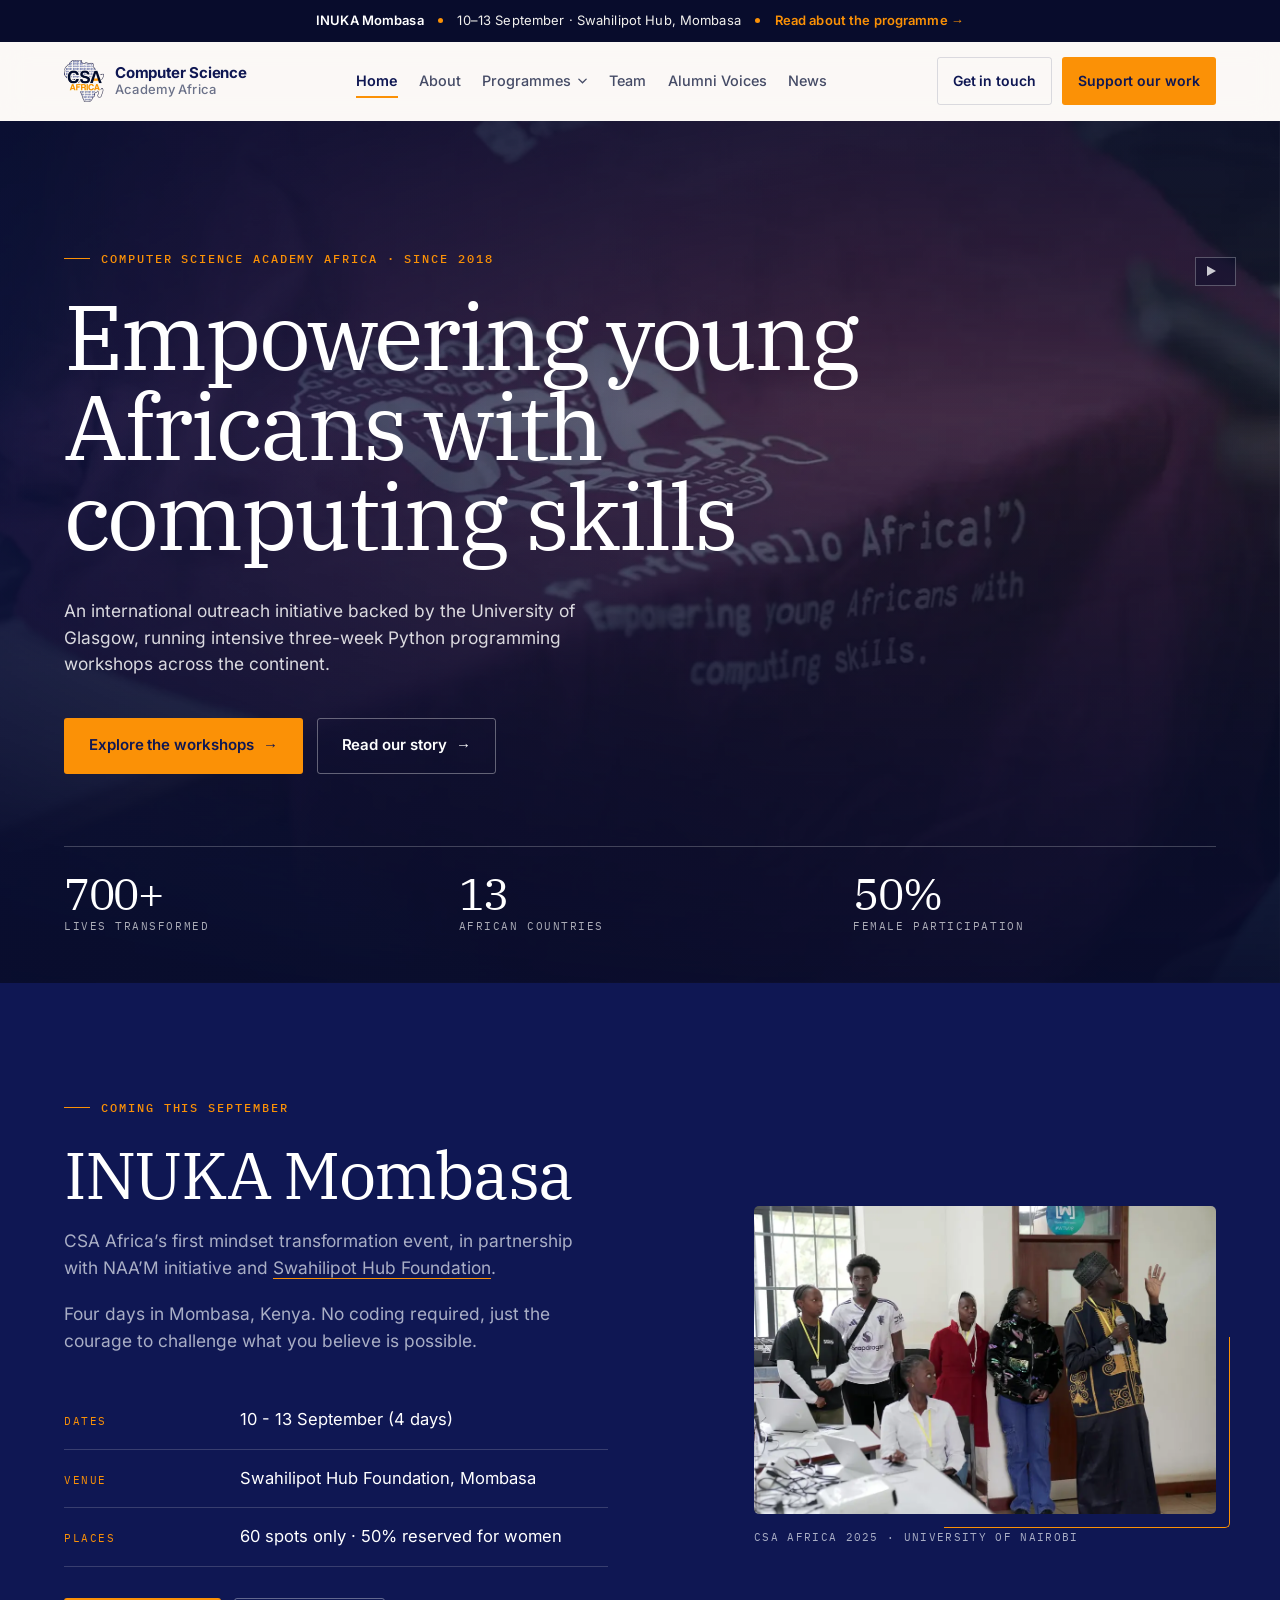
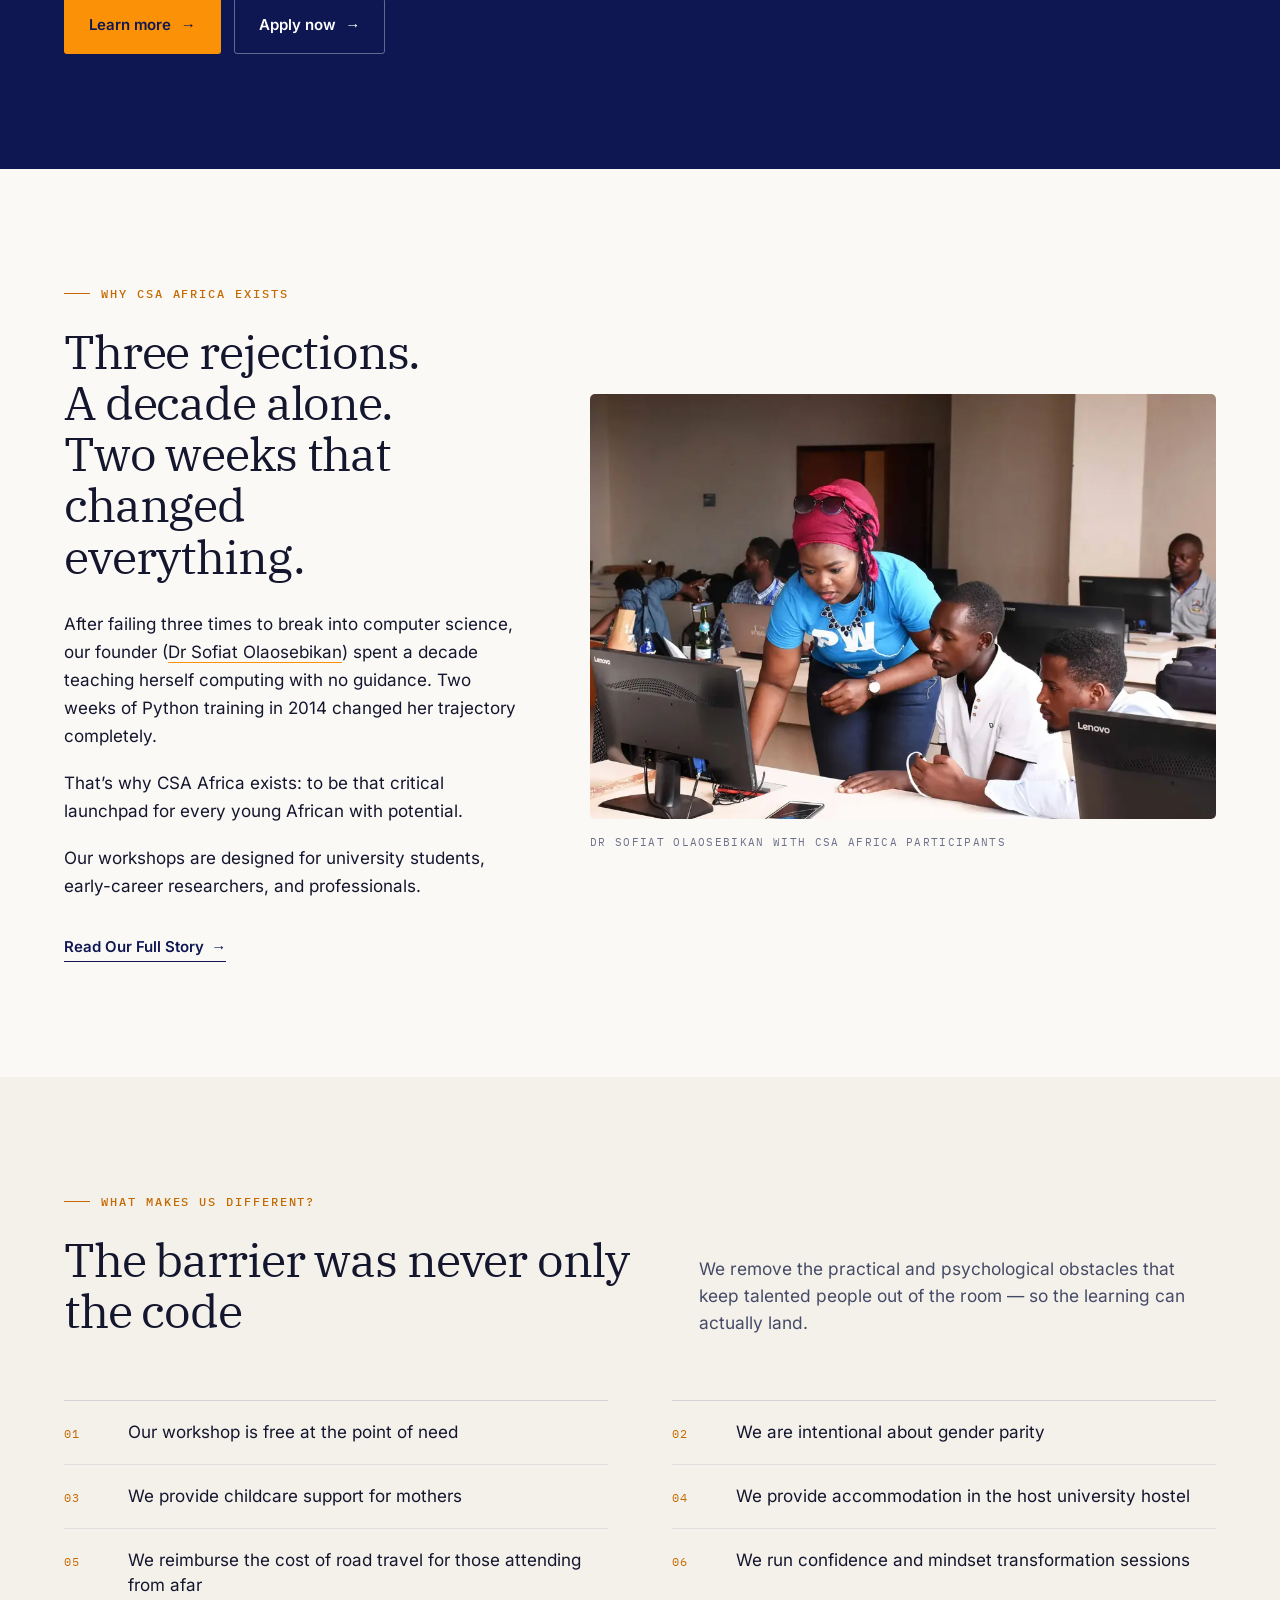
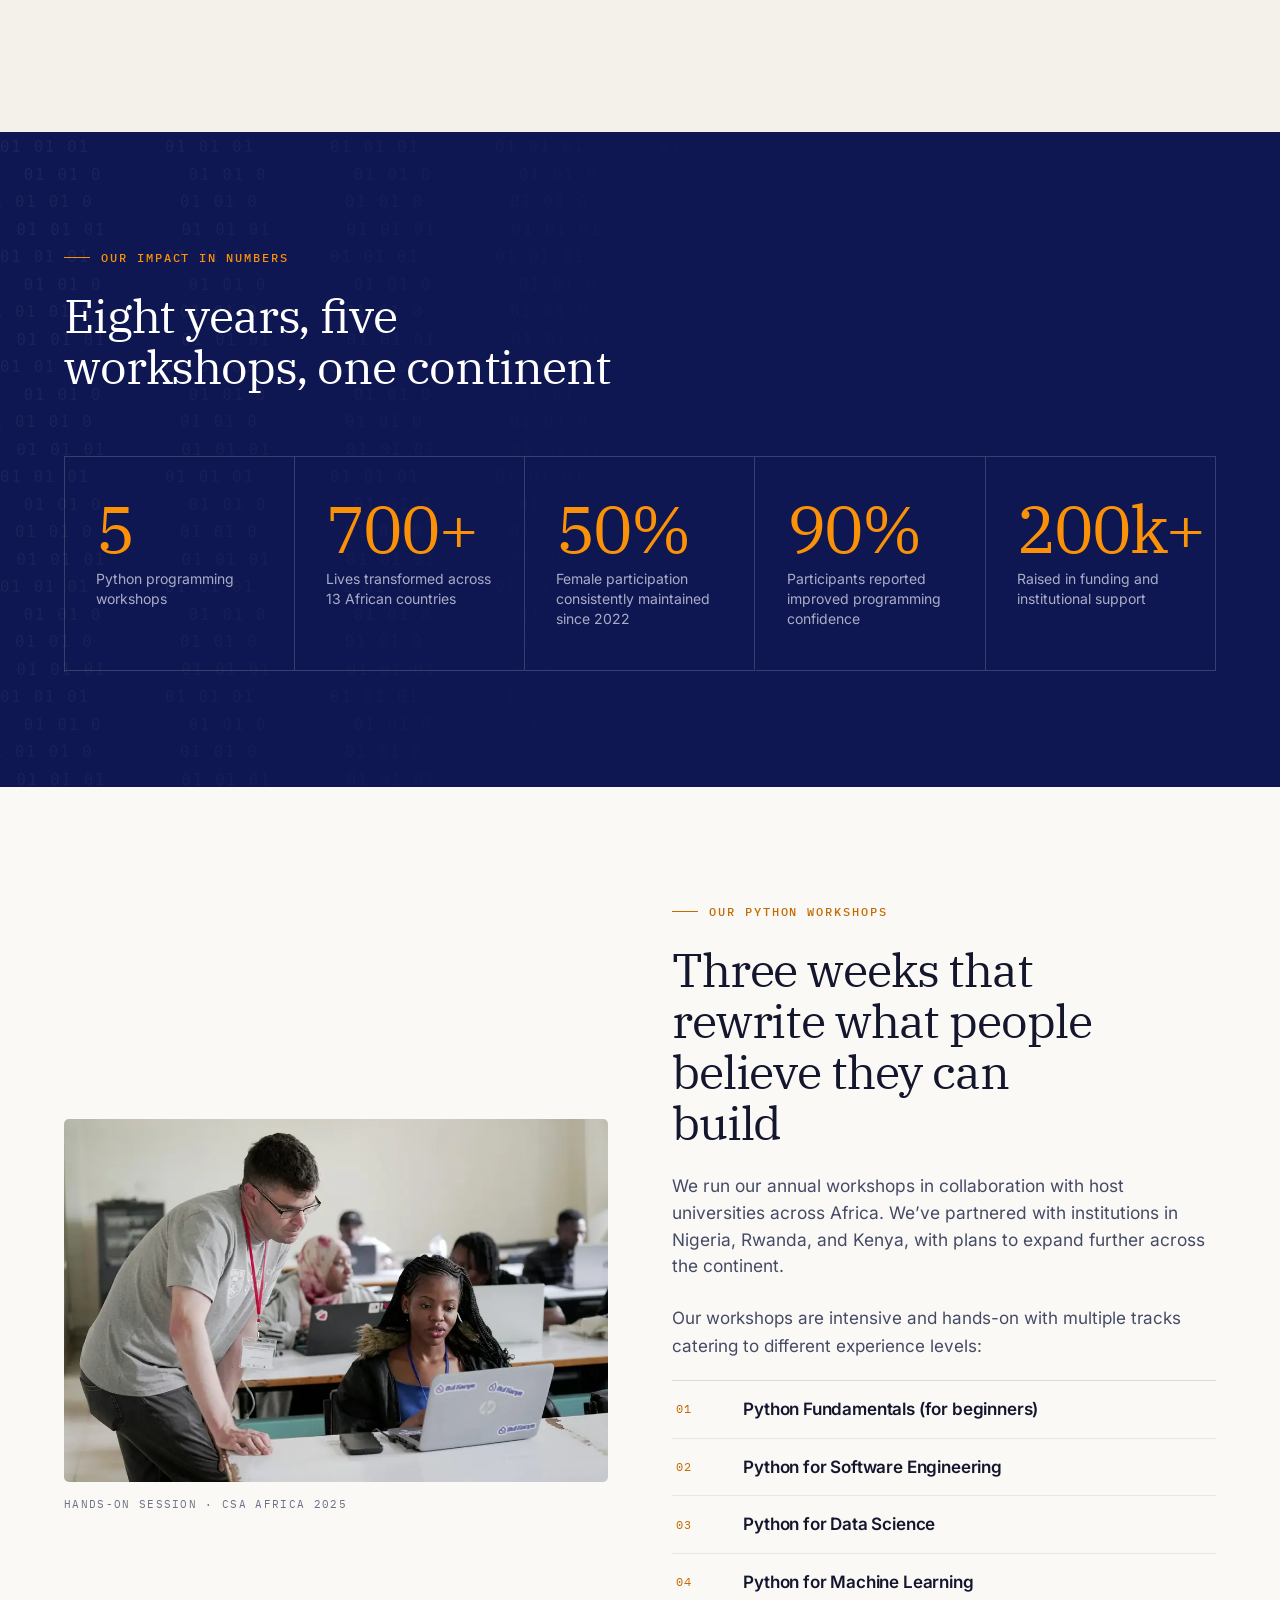
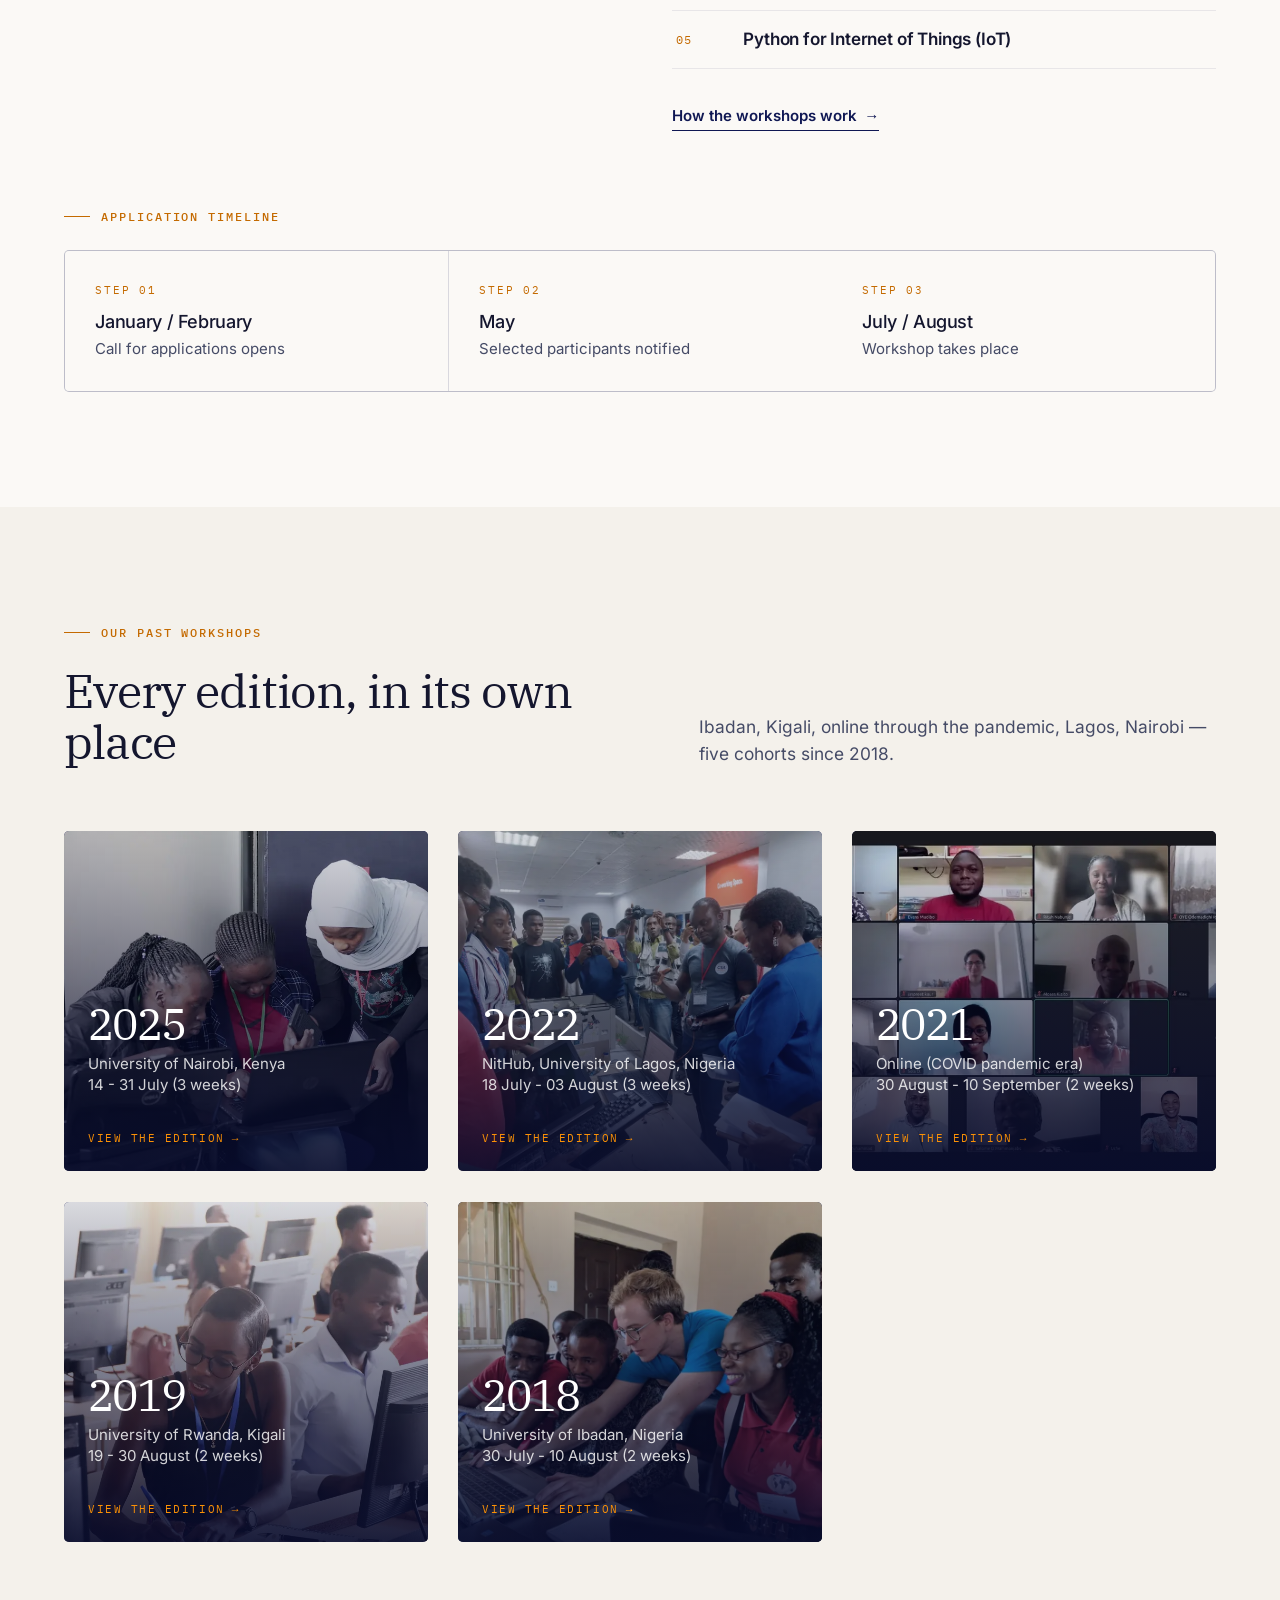
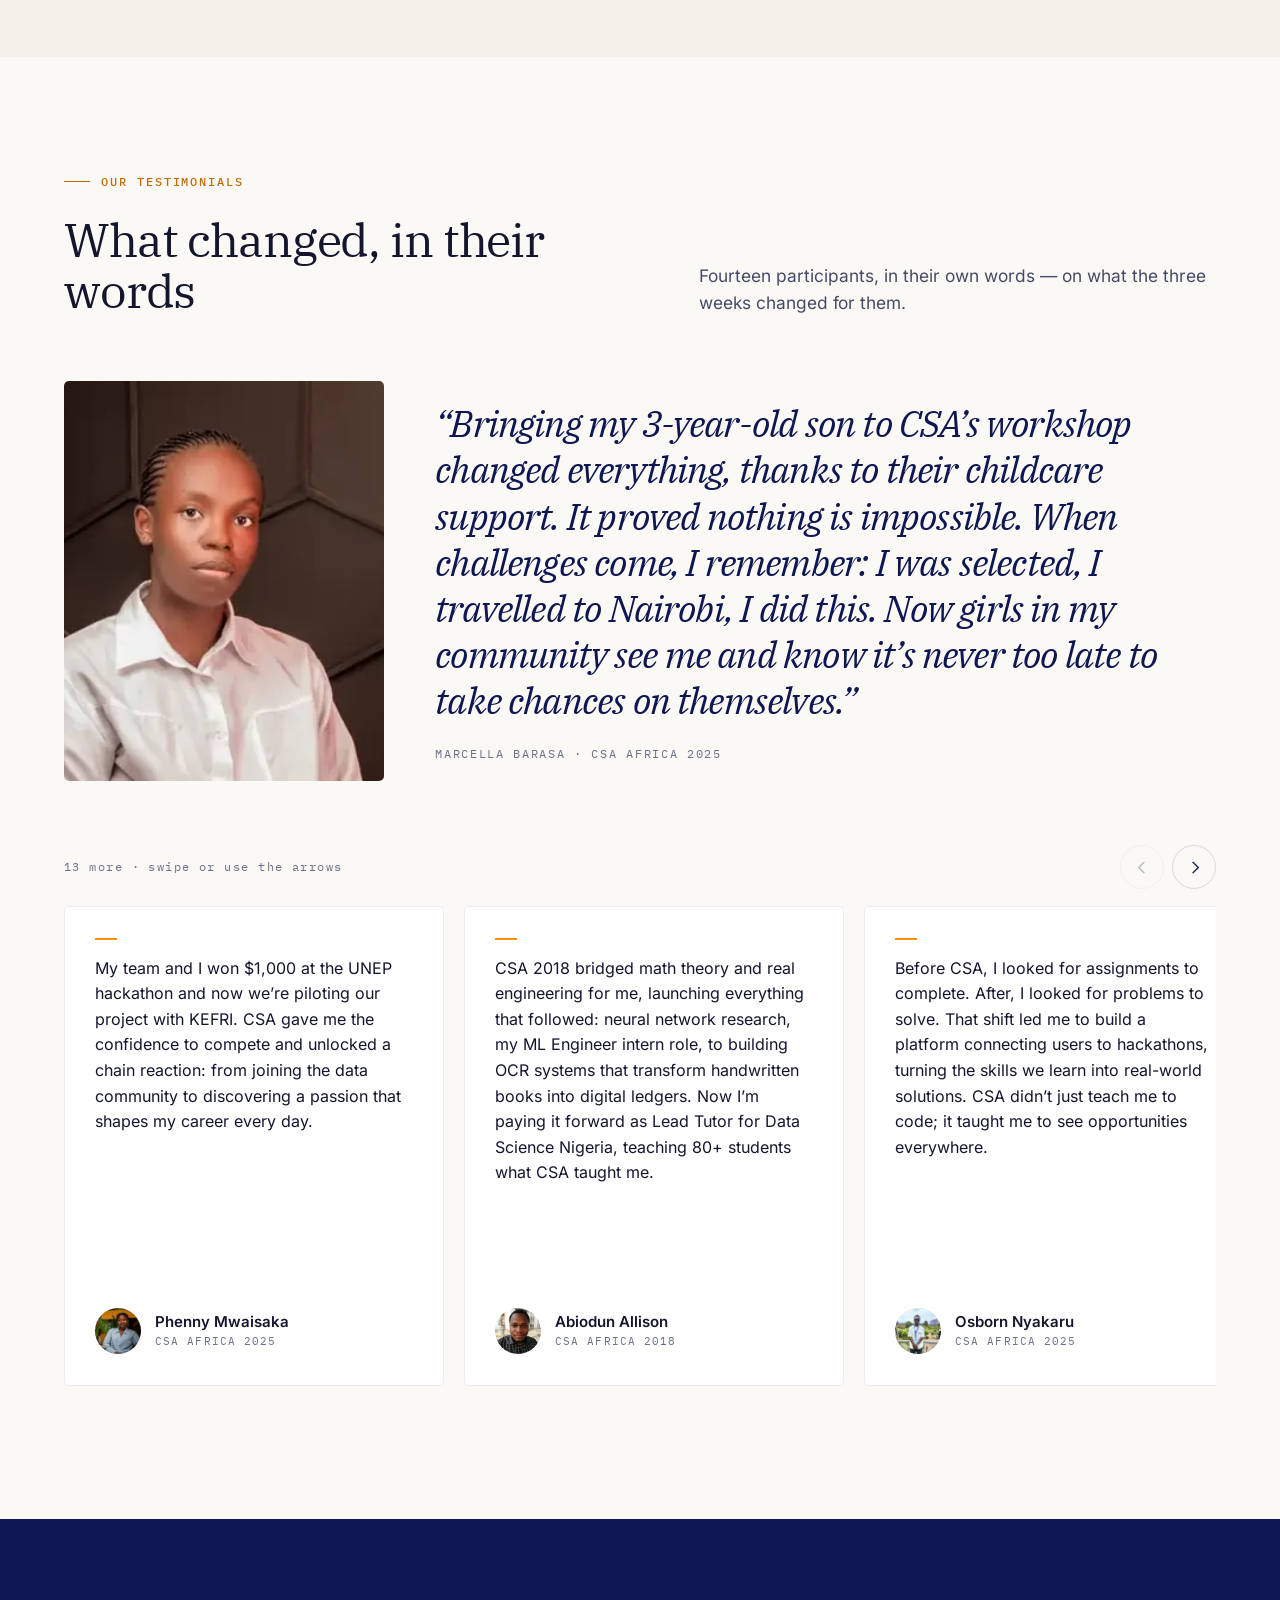
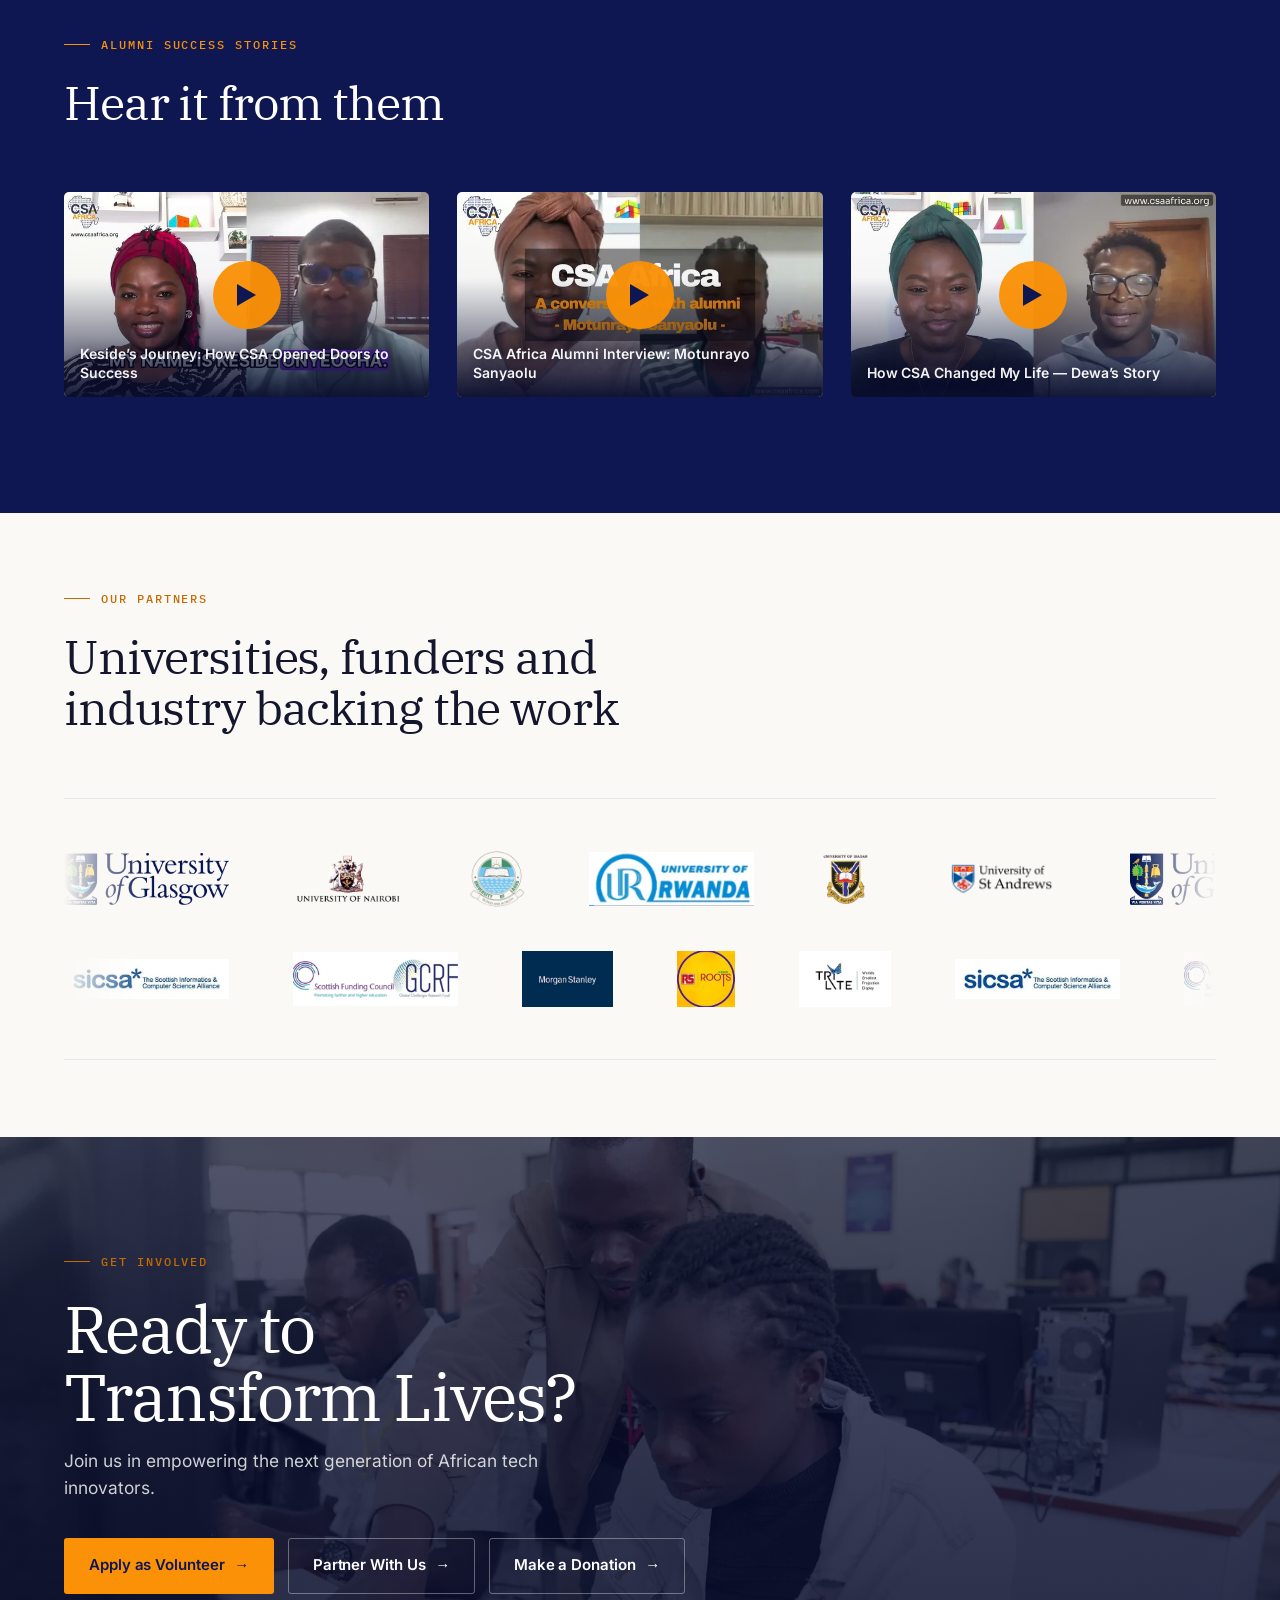
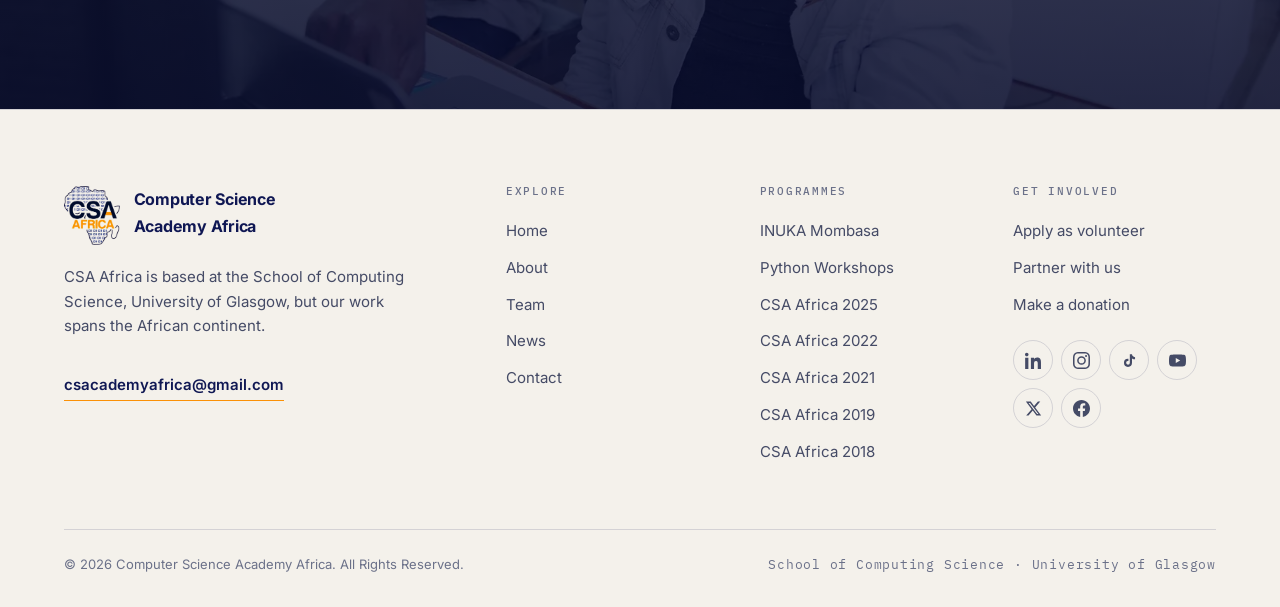
==== index.html @ 7a138337 "Rebuild the CSA Africa website as a static site A ground-up rebuild of csaafrica.org: the same conte" ====
<!doctype html>
<html lang="en">
<head>
<meta charset="utf-8">
<meta name="viewport" content="width=device-width, initial-scale=1">
<title>CSA Africa — Empowering young Africans with computing skills</title>
<meta name="description" content="Computer Science Academy Africa runs intensive three-week Python programming workshops across the continent. 700+ lives transformed across 13 African countries.">
<link rel="canonical" href="https://www.csaafrica.org/index.html">
<meta name="theme-color" content="#0f1753">

<meta property="og:type" content="website">
<meta property="og:site_name" content="Computer Science Academy Africa">
<meta property="og:title" content="CSA Africa — Empowering young Africans with computing skills">
<meta property="og:description" content="Computer Science Academy Africa runs intensive three-week Python programming workshops across the continent. 700+ lives transformed across 13 African countries.">
<meta property="og:url" content="https://www.csaafrica.org/index.html">
<meta property="og:image" content="https://www.csaafrica.org/assets/img/story/csa2025-group.webp">
<meta name="twitter:card" content="summary_large_image">

<link rel="icon" href="favicon.ico" sizes="32x32">
<link rel="icon" href="assets/img/brand/icon-192.png" type="image/png" sizes="192x192">
<link rel="icon" href="assets/img/brand/icon-512.png" type="image/png" sizes="512x512">
<link rel="apple-touch-icon" href="assets/img/brand/apple-touch-icon.png">

<link rel="preload" href="assets/fonts/inter-latin.woff2" as="font" type="font/woff2" crossorigin>
<link rel="preload" href="assets/fonts/ibm-plex-serif-400-latin.woff2" as="font" type="font/woff2" crossorigin>
<link rel="stylesheet" href="assets/css/fonts.css">
<link rel="stylesheet" href="assets/css/main.css">
</head>
<body>
<a class="skip-link" href="#main">Skip to content</a>
<div class="announce"><div class="shell--wide"><div class="announce__in"><span><b>INUKA Mombasa</b></span><span class="dot"></span><span class="hide-sm">10&#8211;13 September &#183; Swahilipot Hub, Mombasa</span><span class="dot hide-sm"></span><a href="inuka-mombasa.html">Read about the programme &#8594;</a></div></div></div>
<header class="site-header">
<div class="shell--wide"><div class="site-header__in">
  <a class="brand" href="index.html" aria-label="Computer Science Academy Africa — home">
    <img src="assets/img/brand/logo.webp" width="40" height="42" alt="" fetchpriority="high">
    <span class="brand__txt">Computer Science<span>Academy Africa</span></span>
  </a>

  <nav class="nav" aria-label="Primary">
    <a href="index.html" aria-current="page">Home</a>
    <a href="about.html">About</a>
    <div class="nav__group">
      <button class="nav__toggle" type="button" aria-expanded="false">Programmes <svg width="11" height="11" viewBox="0 0 12 12" aria-hidden="true"><path d="M2 4.5L6 8.5l4-4" stroke="currentColor" stroke-width="1.5" fill="none" stroke-linecap="round"/></svg></button>
      <div class="nav__menu">
        <a href="inuka-mombasa.html">INUKA Mombasa <em>Sept 2026</em></a>
        <a href="workshops.html">Python Workshops <em>Annual</em></a>
        <a href="csa-2025.html">CSA 2025 <em>University of Nairobi</em></a><a href="csa-2022.html">CSA 2022 <em>NitHub</em></a><a href="csa-2021.html">CSA 2021 <em>Online (COVID pandemic era)</em></a><a href="csa-2019.html">CSA 2019 <em>University of Rwanda</em></a><a href="csa-2018.html">CSA 2018 <em>University of Ibadan</em></a>
      </div>
    </div>
    <a href="team.html">Team</a>
    <a href="#testimonials">Alumni Voices</a>
    <a href="news.html">News</a>
  </nav>

  <div class="header-cta">
    <a class="btn btn--ghost" href="contact.html">Get in touch</a>
    <a class="btn btn--amber" href="https://givingtoglasgow.hubbub.net/p/csaafrica/" target="_blank" rel="noopener">Support our work</a>
    <button class="burger" type="button" aria-expanded="false" aria-controls="drawer" aria-label="Open menu">
      <span></span><span></span><span></span>
    </button>
  </div>
</div></div>
</header>

<div class="drawer" id="drawer" aria-hidden="true">
  <div class="shell">
    <nav class="drawer__nav" aria-label="Mobile">
      <a href="index.html">Home</a>
      <a href="about.html">About</a>
      <a href="inuka-mombasa.html">INUKA Mombasa</a>
      <details class="drawer__sub">
        <summary>Python Workshops <svg width="11" height="11" viewBox="0 0 12 12" aria-hidden="true"><path d="M2 4.5L6 8.5l4-4" stroke="currentColor" stroke-width="1.5" fill="none" stroke-linecap="round"/></svg></summary>
        <ul>
          <li><a href="workshops.html">Overview <em>How we work</em></a></li>
          <li><a href="csa-2025.html">CSA 2025 <em>University of Nairobi</em></a></li><li><a href="csa-2022.html">CSA 2022 <em>NitHub</em></a></li><li><a href="csa-2021.html">CSA 2021 <em>Online (COVID pandemic era)</em></a></li><li><a href="csa-2019.html">CSA 2019 <em>University of Rwanda</em></a></li><li><a href="csa-2018.html">CSA 2018 <em>University of Ibadan</em></a></li>
        </ul>
      </details>
      <a href="team.html">Team</a>
      <a href="#testimonials">Alumni Voices</a>
      <a href="news.html">News</a>
    </nav>
    <div class="drawer__foot">
      <a class="btn btn--amber" href="https://givingtoglasgow.hubbub.net/p/csaafrica/" target="_blank" rel="noopener">Support our work</a>
      <a class="btn btn--ghost" href="contact.html">Get in touch</a>
    </div>
    <p class="drawer__meta">Get in touch: <a href="mailto:csacademyafrica@gmail.com">csacademyafrica@gmail.com</a></p>
  </div>
</div>
<main id="main">

<section class="hero">
  <div class="hero__media">
    <img src="assets/img/story/home-video-poster.webp" width="1600" height="900" alt="A CSA Africa t-shirt printed with the words: Empowering young Africans with computing skills" class="hero__poster" loading="eager" fetchpriority="high" decoding="async">
    <video class="hero__video" muted loop playsinline preload="none" tabindex="-1" aria-hidden="true"
           poster="assets/img/story/home-video-poster.jpg"
           data-hero-video
           data-src-sm="assets/video/csa-home-480p.mp4"
           data-src-lg="assets/video/csa-home-720p.mp4"></video>
  </div>
  <div class="hero__scrim"></div>
  <button class="hero__motion" type="button" hidden data-hero-motion aria-pressed="true">
    <span class="hero__motion-ico" aria-hidden="true"></span>
    <span data-hero-motion-label>Pause background video</span>
  </button>
  <div class="shell--wide hero__in">
    <p class="eyebrow">Computer Science Academy Africa &#183; Since 2018</p>
    <h1 class="display">Empowering young Africans with computing skills</h1>
    <p class="hero__sub">An international outreach initiative backed by the University of Glasgow,
      running intensive three-week Python programming workshops across the continent.</p>
    <div class="btn-row hero__actions">
      <a class="btn btn--amber" href="workshops.html">Explore the workshops <span class="arw" aria-hidden="true">&#8594;</span></a>
      <a class="btn btn--on-dark" href="about.html">Read our story <span class="arw" aria-hidden="true">&#8594;</span></a>
    </div>
    <div class="hero__stats">
      <div><b>700+</b><span>Lives transformed</span></div>
      <div><b>13</b><span>African countries</span></div>
      <div><b>50%</b><span>Female participation</span></div>
    </div>
  </div>
</section>

<!-- ---------------------------------------------------------- INUKA -->
<section class="band-dark section" style="position:relative;overflow:hidden">
  <div class="shell--wide">
    <div class="split split--wide-text" style="align-items:center">
      <div>
        <p class="eyebrow" data-reveal>Coming this September</p>
        <h2 class="h1" data-reveal>INUKA Mombasa</h2>
        <p class="lead" data-reveal style="margin-top:1.25rem;max-width:48ch">
          CSA Africa&#8217;s first mindset transformation event, in partnership with NAA&#8217;M
          initiative and <a class="ilink" href="https://www.swahilipothub.co.ke/" target="_blank" rel="noopener">Swahilipot
          Hub Foundation</a>.</p>
        <p class="lead" data-reveal style="max-width:48ch">Four days in Mombasa, Kenya. No coding
          required, just the courage to challenge what you believe is possible.</p>
        <ul class="detail-list" data-reveal style="margin-top:2.25rem;max-width:34rem">
          <li><span class="k">Dates</span><span class="v">10 - 13 September (4 days)</span></li>
          <li><span class="k">Venue</span><span class="v">Swahilipot Hub Foundation, Mombasa</span></li>
          <li><span class="k">Places</span><span class="v">60 spots only &#183; 50% reserved for women</span></li>
        </ul>
        <div class="btn-row" data-reveal style="margin-top:2rem">
          <a class="btn btn--amber" href="inuka-mombasa.html">Learn more <span class="arw" aria-hidden="true">&#8594;</span></a>
          <a class="btn btn--on-dark" href="https://docs.google.com/forms/d/e/1FAIpQLScXetmtBR-SeBiHEMyhOAmfimMNN2wO9En8iLJgvNHRMQ36Qw/viewform?usp=dialog" target="_blank" rel="noopener">Apply now <span class="arw" aria-hidden="true">&#8594;</span></a>
        </div>
      </div>
      <div class="split__media" data-reveal><div class="framed"><img src="assets/img/story/session.webp" srcset="assets/img/story/session@sm.webp 1000w, assets/img/story/session.webp 1800w" sizes="(min-width: 900px) 50vw, 100vw" width="1800" height="1200" alt="A CSA Africa session in progress at the 2025 workshop" loading="lazy" decoding="async"></div>
        <p class="figure-caption" style="color:var(--on-dark-2)">CSA Africa 2025 &#183; University of Nairobi</p>
      </div>
    </div>
  </div>
</section>

<!-- ---------------------------------------------------------- why -->
<section class="section">
  <div class="shell--wide">
    <div class="split split--wide-media">
      <div>
        <p class="eyebrow" data-reveal>Why CSA Africa exists</p>
        <h2 class="h2" data-reveal style="max-width:14ch">Three rejections. A decade alone.
          Two weeks that changed everything.</h2>
        <div class="prose" data-reveal style="margin-top:1.75rem">
          <p>After failing three times to break into computer science, our founder
            (<a class="ilink" href="https://www.gla.ac.uk/schools/computing/staff/sofiatolaosebikan/" target="_blank" rel="noopener">Dr Sofiat
            Olaosebikan</a>) spent a decade teaching herself computing with no guidance.
            Two weeks of Python training in 2014 changed her trajectory completely.</p>
          <p>That&#8217;s why CSA Africa exists: to be that critical launchpad for every young African
            with potential.</p>
          <p>Our workshops are designed for university students, early-career researchers, and
            professionals.</p>
        </div>
        <p style="margin-top:2rem" data-reveal>
          <a class="tlink" href="about.html">Read Our Full Story <span class="arw" aria-hidden="true">&#8594;</span></a></p>
      </div>
      <div class="split__media" data-reveal><img src="assets/img/story/founder-story.webp" srcset="assets/img/story/founder-story@sm.webp 1000w, assets/img/story/founder-story.webp 1800w" sizes="(min-width: 900px) 50vw, 100vw" width="1800" height="1224" alt="Dr Sofiat Olaosebikan with CSA Africa participants" loading="lazy" decoding="async">
        <p class="figure-caption">Dr Sofiat Olaosebikan with CSA Africa participants</p>
      </div>
    </div>
  </div>
</section>

<!-- ---------------------------------------------------------- difference -->
<section class="section band-stone">
  <div class="shell--wide">
    <div class="sec-head sec-head--split">
      <div data-reveal>
        <p class="eyebrow">What makes us different?</p>
        <h2 class="h2">The barrier was never only the code</h2>
      </div>
      <p class="lead" data-reveal>We remove the practical and psychological obstacles that keep
        talented people out of the room &#8212; so the learning can actually land.</p>
    </div>
    <ul class="numlist numlist--2" data-reveal-group><li data-reveal><span class="n">01</span><p>Our workshop is free at the point of need</p></li><li data-reveal><span class="n">02</span><p>We are intentional about gender parity</p></li><li data-reveal><span class="n">03</span><p>We provide childcare support for mothers</p></li><li data-reveal><span class="n">04</span><p>We provide accommodation in the host university hostel</p></li><li data-reveal><span class="n">05</span><p>We reimburse the cost of road travel for those attending from afar</p></li><li data-reveal><span class="n">06</span><p>We run confidence and mindset transformation sessions</p></li></ul>
  </div>
</section>

<!-- ---------------------------------------------------------- impact -->
<section class="band-dark section stats-band">
  <div class="stats-band__binary" aria-hidden="true"></div>
  <div class="shell--wide">
    <div class="sec-head sec-head--split">
      <div data-reveal>
        <p class="eyebrow">Our impact in numbers</p>
        <h2 class="h2">Eight years, five workshops, one continent</h2>
      </div>
    </div>
    <div class="stats-grid" data-reveal-group><div class="stat" data-reveal><b>5</b><span>Python programming workshops</span></div><div class="stat" data-reveal><b data-count="700" data-prefix="" data-suffix="+">700</b><span>Lives transformed across 13 African countries</span></div><div class="stat" data-reveal><b data-count="50" data-prefix="" data-suffix="%">50</b><span>Female participation consistently maintained since 2022</span></div><div class="stat" data-reveal><b data-count="90" data-prefix="" data-suffix="%">90</b><span>Participants reported improved programming confidence</span></div><div class="stat" data-reveal><b>200k+</b><span>Raised in funding and institutional support</span></div></div>
  </div>
</section>

<!-- ---------------------------------------------------------- workshops -->
<section class="section">
  <div class="shell--wide">
    <div class="split split--flip">
      <div>
        <p class="eyebrow" data-reveal>Our Python Workshops</p>
        <h2 class="h2" data-reveal style="max-width:16ch">Three weeks that rewrite what people
          believe they can build</h2>
        <p class="lead" data-reveal style="margin-top:1.5rem">We run our annual workshops in
          collaboration with host universities across Africa. We&#8217;ve partnered with institutions
          in Nigeria, Rwanda, and Kenya, with plans to expand further across the continent.</p>
        <p data-reveal style="margin-top:1.5rem;color:var(--ink-2)">Our workshops are intensive and
          hands-on with multiple tracks catering to different experience levels:</p>
        <ul class="tracks" data-reveal style="margin-top:1.25rem"><li><div class="row"><span class="n">01</span><h3>Python Fundamentals (for beginners)</h3></div></li><li><div class="row"><span class="n">02</span><h3>Python for Software Engineering</h3></div></li><li><div class="row"><span class="n">03</span><h3>Python for Data Science</h3></div></li><li><div class="row"><span class="n">04</span><h3>Python for Machine Learning</h3></div></li><li><div class="row"><span class="n">05</span><h3>Python for Internet of Things (IoT)</h3></div></li></ul>
        <p style="margin-top:2rem" data-reveal>
          <a class="tlink" href="workshops.html">How the workshops work <span class="arw" aria-hidden="true">&#8594;</span></a></p>
      </div>
      <div class="split__media" data-reveal><img src="assets/img/story/workshops.webp" srcset="assets/img/story/workshops@sm.webp 1000w, assets/img/story/workshops.webp 1800w" sizes="(min-width: 900px) 50vw, 100vw" width="1800" height="1200" alt="A hands-on coding session at a CSA Africa workshop" loading="lazy" decoding="async">
        <p class="figure-caption">Hands-on session &#183; CSA Africa 2025</p>
      </div>
    </div>

    <div style="margin-top:clamp(3rem,6vw,5rem)">
      <p class="eyebrow" data-reveal>Application timeline</p>
      <ul class="timeline" data-reveal-group><li data-reveal><span class="n">Step 01</span><h3>January / February</h3><p>Call for applications opens</p></li><li data-reveal><span class="n">Step 02</span><h3>May</h3><p>Selected participants notified</p></li><li data-reveal><span class="n">Step 03</span><h3>July / August</h3><p>Workshop takes place</p></li></ul>
    </div>
  </div>
</section>

<!-- ---------------------------------------------------------- editions -->
<section class="section band-stone">
  <div class="shell--wide">
    <div class="sec-head sec-head--split">
      <div data-reveal>
        <p class="eyebrow">Our past workshops</p>
        <h2 class="h2">Every edition, in its own place</h2>
      </div>
      <p class="lead" data-reveal>Ibadan, Kigali, online through the pandemic, Lagos,
        Nairobi &#8212; five cohorts since 2018.</p>
    </div>
    <div class="card-grid card-grid--editions" data-reveal-group><a class="edition" href="csa-2025.html" data-reveal><span class="edition__img"><img src="assets/img/story/peer-learning.webp" srcset="assets/img/story/peer-learning@sm.webp 1000w, assets/img/story/peer-learning.webp 1800w" sizes="(min-width: 900px) 50vw, 100vw" width="1800" height="1200" alt="CSA Africa 2025, University of Nairobi, Kenya" loading="lazy" decoding="async"></span><div class="edition__year">2025</div><p class="edition__place">University of Nairobi, Kenya<br>14 - 31 July (3 weeks)</p><span class="edition__more">View the edition <span class="arw" aria-hidden="true">&#8594;</span></span></a><a class="edition" href="csa-2022.html" data-reveal><span class="edition__img"><img src="assets/img/story/lagos-2022.webp" srcset="assets/img/story/lagos-2022@sm.webp 1000w, assets/img/story/lagos-2022.webp 1800w" sizes="(min-width: 900px) 50vw, 100vw" width="1800" height="1350" alt="CSA Africa 2022, NitHub, University of Lagos, Nigeria" loading="lazy" decoding="async"></span><div class="edition__year">2022</div><p class="edition__place">NitHub, University of Lagos, Nigeria<br>18 July - 03 August (3 weeks)</p><span class="edition__more">View the edition <span class="arw" aria-hidden="true">&#8594;</span></span></a><a class="edition" href="csa-2021.html" data-reveal><span class="edition__img"><img src="assets/img/story/online-2021.webp" srcset="assets/img/story/online-2021@sm.webp 1000w, assets/img/story/online-2021.webp 1600w" sizes="(min-width: 900px) 50vw, 100vw" width="1600" height="900" alt="CSA Africa 2021, Online (COVID pandemic era)" loading="lazy" decoding="async"></span><div class="edition__year">2021</div><p class="edition__place">Online (COVID pandemic era)<br>30 August - 10 September (2 weeks)</p><span class="edition__more">View the edition <span class="arw" aria-hidden="true">&#8594;</span></span></a><a class="edition" href="csa-2019.html" data-reveal><span class="edition__img"><img src="assets/img/story/kigali-2019.webp" srcset="assets/img/story/kigali-2019@sm.webp 1000w, assets/img/story/kigali-2019.webp 1800w" sizes="(min-width: 900px) 50vw, 100vw" width="1800" height="1201" alt="CSA Africa 2019, University of Rwanda, Kigali" loading="lazy" decoding="async"></span><div class="edition__year">2019</div><p class="edition__place">University of Rwanda, Kigali<br>19 - 30 August (2 weeks)</p><span class="edition__more">View the edition <span class="arw" aria-hidden="true">&#8594;</span></span></a><a class="edition" href="csa-2018.html" data-reveal><span class="edition__img"><img src="assets/img/story/ibadan-2018.webp" srcset="assets/img/story/ibadan-2018@sm.webp 1000w, assets/img/story/ibadan-2018.webp 1600w" sizes="(min-width: 900px) 50vw, 100vw" width="1600" height="1200" alt="CSA Africa 2018, University of Ibadan, Nigeria" loading="lazy" decoding="async"></span><div class="edition__year">2018</div><p class="edition__place">University of Ibadan, Nigeria<br>30 July - 10 August (2 weeks)</p><span class="edition__more">View the edition <span class="arw" aria-hidden="true">&#8594;</span></span></a></div>
  </div>
</section>

<!-- ---------------------------------------------------------- testimonials -->
<section class="section" id="testimonials" tabindex="-1"
         aria-labelledby="testimonials-h" data-rail-wrap>
  <div class="shell--wide">
    <div class="sec-head sec-head--split">
      <div data-reveal>
        <p class="eyebrow">Our testimonials</p>
        <h2 class="h2" id="testimonials-h">What changed, in their words</h2>
      </div>
      <p class="lead" data-reveal>Fourteen participants, in their own words &#8212; on what the
        three weeks changed for them.</p>
    </div>

    <div class="quote-feature" data-reveal>
      <div class="quote-feature__portrait"><img src="assets/img/people/marcella-barasa.webp" width="440" height="337" alt="Marcella Barasa" loading="lazy" decoding="async"></div>
      <div>
        <blockquote class="pullquote">&#8220;Bringing my 3-year-old son to CSA’s workshop changed everything, thanks to their childcare support. It proved nothing is impossible. When challenges come, I remember: I was selected, I travelled to Nairobi, I did this. Now girls in my community see me and know it’s never too late to take chances on themselves.&#8221;
          <cite>Marcella Barasa &#183; CSA Africa 2025</cite>
        </blockquote>
      </div>
    </div>
  </div>

  <div class="shell--wide" style="margin-top:clamp(2.5rem,5vw,4rem)">
    <div class="rail-head" data-reveal>
      <p class="num">13 more<span class="rail-hint"> &#183; swipe or use the arrows</span></p>
      <div class="rail-controls" data-reveal><button class="rail-btn" type="button" data-rail-prev aria-label="Previous testimonials"><svg width="15" height="15" viewBox="0 0 16 16" aria-hidden="true"><path d="M10 2L4 8l6 6" stroke="currentColor" stroke-width="1.5" fill="none"/></svg></button><button class="rail-btn" type="button" data-rail-next aria-label="More testimonials"><svg width="15" height="15" viewBox="0 0 16 16" aria-hidden="true"><path d="M6 2l6 6-6 6" stroke="currentColor" stroke-width="1.5" fill="none"/></svg></button></div>
    </div>
    <div class="rail rail--quotes" data-rail tabindex="0" role="group"
         aria-label="Participant testimonials, scrollable"><article class="tcard"><blockquote>My team and I won $1,000 at the UNEP hackathon and now we’re piloting our project with KEFRI. CSA gave me the confidence to compete and unlocked a chain reaction: from joining the data community to discovering a passion that shapes my career every day.</blockquote><footer><img src="assets/img/people/phenny-mwaisaka.webp" width="440" height="755" alt="Phenny Mwaisaka" loading="lazy" decoding="async"><div><div class="who">Phenny Mwaisaka</div><div class="cohort">CSA Africa 2025</div></div></footer></article><article class="tcard"><blockquote>CSA 2018 bridged math theory and real engineering for me, launching everything that followed: neural network research, my ML Engineer intern role, to building OCR systems that transform handwritten books into digital ledgers. Now I’m paying it forward as Lead Tutor for Data Science Nigeria, teaching 80+ students what CSA taught me.</blockquote><footer><img src="assets/img/people/abiodun-allison.webp" width="268" height="268" alt="Abiodun Allison" loading="lazy" decoding="async"><div><div class="who">Abiodun Allison</div><div class="cohort">CSA Africa 2018</div></div></footer></article><article class="tcard"><blockquote>Before CSA, I looked for assignments to complete. After, I looked for problems to solve. That shift led me to build a platform connecting users to hackathons, turning the skills we learn into real-world solutions. CSA didn’t just teach me to code; it taught me to see opportunities everywhere.</blockquote><footer><img src="assets/img/people/osborn-nyakaru.webp" width="196" height="261" alt="Osborn Nyakaru" loading="lazy" decoding="async"><div><div class="who">Osborn Nyakaru</div><div class="cohort">CSA Africa 2025</div></div></footer></article><article class="tcard"><blockquote>CSA ended my confusion about which tech path to choose, even as a computing student. The workshop gave me clarity and skills I could use immediately. Now I’m analysing health datasets a Kenyan company trusted me with, contributing to real decision-making.</blockquote><footer><img src="assets/img/people/carren-green.webp" width="440" height="294" alt="Carren Green" loading="lazy" decoding="async"><div><div class="who">Carren Green</div><div class="cohort">CSA Africa 2025</div></div></footer></article><article class="tcard"><blockquote>CSA changed my mindset from passive acceptance to active problem-solving. I thought of a solution to every problem I encountered and sought out opportunities: I got a part-time job teaching robotics to elementary school pupils, multiple paid internship opportunities, even won a MacBook.</blockquote><footer><img src="assets/img/people/ireoluwa-olutunmibi.webp" width="196" height="255" alt="Ireoluwa Olutunmibi" loading="lazy" decoding="async"><div><div class="who">Ireoluwa Olutunmibi</div><div class="cohort">CSA Africa 2022</div></div></footer></article><article class="tcard"><blockquote>After losing my only parent, I was drowning in depression with no hope. CSA ignited my passion for programming and gave me a reason to keep going. Now I’m building tools, writing again, and planning to return to school. This workshop literally saved my life.</blockquote><footer><img src="assets/img/people/paul-njoroge.webp" width="220" height="295" alt="Paul Njoroge" loading="lazy" decoding="async"><div><div class="who">Paul Njoroge</div><div class="cohort">CSA Africa 2025</div></div></footer></article><article class="tcard"><blockquote>The CSA Africa workshop is the best in-person programming bootcamp I’ve ever attended in Nigeria. It significantly strengthened my Python skills and deepened my understanding of core computer science concepts—making my current undergraduate CS coursework much easier to grasp. The experience also opened real-world opportunities: I completed my first internship working on a Python-based project and even contributed to the official Python documentation.</blockquote><footer><img src="assets/img/people/usman-akinyemi.webp" width="440" height="440" alt="Usman Akinyemi" loading="lazy" decoding="async"><div><div class="who">Usman Akinyemi</div><div class="cohort">CSA Africa 2022</div></div></footer></article><article class="tcard"><blockquote>Before the program, I had little knowledge of programming and with a great desire to know more. Today, I am proficient in Python, Kotlin, and C++ programming languages, and work as a Mobile Software Engineer. The CSA Africa initiative gave me the solid foundation in which I have built all my technical skills on.</blockquote><footer><img src="assets/img/people/deborah-joseph.webp" width="141" height="144" alt="Deborah Oluwabunmi Joseph" loading="lazy" decoding="async"><div><div class="who">Deborah Oluwabunmi Joseph</div><div class="cohort">CSA Africa 2018</div></div></footer></article><article class="tcard"><blockquote>CSA Africa transformed my journey from a physics student with no coding background into a confident programmer and leader. It helped me excel in CS courses, earn a scholarship, join the Ghana Data Science Bootcamp, and get elected as Vice President of my department. I even built a GPA calculator to support my peers, proof of how practical and empowering the experience was.</blockquote><footer><img src="assets/img/people/halimat-amzat.webp" width="372" height="382" alt="Halimat Amzat" loading="lazy" decoding="async"><div><div class="who">Halimat Amzat</div><div class="cohort">CSA Africa 2022</div></div></footer></article><article class="tcard"><blockquote>Three months after graduation, I’m interning at a major fintech company in Nigeria and I’m still emotional about it. CSA gave me what coursework couldn’t: real confidence, hands-on skills, and proof that I belong in tech.</blockquote><footer><img src="assets/img/people/taoheed-popoola.webp" width="262" height="268" alt="Taoheed Popoola" loading="lazy" decoding="async"><div><div class="who">Taoheed Popoola</div><div class="cohort">CSA Africa 2025</div></div></footer></article><article class="tcard"><blockquote>CSA Africa helped me find my direction. I was initially unsure of my path, but by the end of the workshop, I confidently chose to pursue the Internet of Things (IoT). I connected with brilliant peers who supported my growth, and the knowledge I gained has empowered me to innovate and ultimately led to my role as an IoT Ecosystem Lead.</blockquote><footer><img src="assets/img/people/motunrayo-sanyaolu.webp" width="440" height="440" alt="Motunrayo Sanyaolu" loading="lazy" decoding="async"><div><div class="who">Motunrayo Sanyaolu</div><div class="cohort">CSA Africa 2022</div></div></footer></article><article class="tcard"><blockquote>The CSA Africa initiative has left an indelible mark on my life, enriching me with invaluable skills and fostering lifelong connections. Immersed in the Internet of Things (IoT) track, I absorbed fundamental concepts and industry knowledge under the guidance of an exceptional tutor.</blockquote><footer><img src="assets/img/people/keside-onyeocha.webp" width="372" height="382" alt="Keside Onyeocha" loading="lazy" decoding="async"><div><div class="who">Keside Onyeocha</div><div class="cohort">CSA Africa 2022</div></div></footer></article><article class="tcard"><blockquote>The CSA Africa workshop gave me the opportunity to learn new skills, apply Python programming in my research and improve my coding skills. It has also helped me to connect with other tech enthusiasts and build a strong professional network.</blockquote><footer><img src="assets/img/people/ebele-dafe.webp" width="372" height="382" alt="Ebele Dafe" loading="lazy" decoding="async"><div><div class="who">Ebele Dafe</div><div class="cohort">CSA Africa 2022</div></div></footer></article></div>
  </div>
</section>

<!-- ---------------------------------------------------------- films -->
<section class="section band-dark">
  <div class="shell--wide">
    <div class="sec-head sec-head--split">
      <div data-reveal>
        <p class="eyebrow">Alumni Success Stories</p>
        <h2 class="h2">Hear it from them</h2>
      </div>
    </div>
    <div class="video-grid" data-reveal-group><div class="vfacade"><a class="vfacade__hit" href="https://www.youtube.com/watch?v=KntnVf5wsS8" target="_blank" rel="noopener" data-video="KntnVf5wsS8" data-video-title="Keside’s Journey: How CSA Opened Doors to Success" aria-label="Play: Keside’s Journey: How CSA Opened Doors to Success"><img src="assets/img/video/alumni-1.webp" srcset="assets/img/video/alumni-1@sm.webp 640w, assets/img/video/alumni-1.webp 1280w" sizes="(min-width: 1100px) 31vw, (min-width: 660px) 46vw, 100vw" width="1280" height="720" alt="Keside’s Journey: How CSA Opened Doors to Success" loading="lazy" decoding="async"><span class="vfacade__play"><svg width="20" height="22" viewBox="0 0 20 22" aria-hidden="true"><path d="M19 11L0 22V0z" fill="currentColor"/></svg></span><span class="vfacade__label">Keside’s Journey: How CSA Opened Doors to Success</span></a></div><div class="vfacade"><a class="vfacade__hit" href="https://www.youtube.com/watch?v=nh_WcUscYQs" target="_blank" rel="noopener" data-video="nh_WcUscYQs" data-video-title="CSA Africa Alumni Interview: Motunrayo Sanyaolu" aria-label="Play: CSA Africa Alumni Interview: Motunrayo Sanyaolu"><img src="assets/img/video/alumni-2.webp" srcset="assets/img/video/alumni-2@sm.webp 640w, assets/img/video/alumni-2.webp 1280w" sizes="(min-width: 1100px) 31vw, (min-width: 660px) 46vw, 100vw" width="1280" height="720" alt="CSA Africa Alumni Interview: Motunrayo Sanyaolu" loading="lazy" decoding="async"><span class="vfacade__play"><svg width="20" height="22" viewBox="0 0 20 22" aria-hidden="true"><path d="M19 11L0 22V0z" fill="currentColor"/></svg></span><span class="vfacade__label">CSA Africa Alumni Interview: Motunrayo Sanyaolu</span></a></div><div class="vfacade"><a class="vfacade__hit" href="https://www.youtube.com/watch?v=JZ54RXQlE38" target="_blank" rel="noopener" data-video="JZ54RXQlE38" data-video-title="How CSA Changed My Life — Dewa’s Story" aria-label="Play: How CSA Changed My Life — Dewa’s Story"><img src="assets/img/video/alumni-3.webp" srcset="assets/img/video/alumni-3@sm.webp 640w, assets/img/video/alumni-3.webp 1280w" sizes="(min-width: 1100px) 31vw, (min-width: 660px) 46vw, 100vw" width="1280" height="720" alt="How CSA Changed My Life — Dewa’s Story" loading="lazy" decoding="async"><span class="vfacade__play"><svg width="20" height="22" viewBox="0 0 20 22" aria-hidden="true"><path d="M19 11L0 22V0z" fill="currentColor"/></svg></span><span class="vfacade__label">How CSA Changed My Life — Dewa’s Story</span></a></div></div>
  </div>
</section>

<section class="section--tight section"><div class="shell"><div class="sec-head sec-head--split"><div data-reveal><p class="eyebrow">Our Partners</p><h2 class="h2">Universities, funders and industry backing the work</h2></div></div><div class="partner-wall" data-reveal><div class="marquee"><div class="marquee__track"><div class="partner"><img src="assets/img/partners/uni-glasgow.webp" width="520" height="162" alt="University of Glasgow logo" loading="lazy" decoding="async"></div><div class="partner"><img src="assets/img/partners/uni-nairobi.webp" width="300" height="150" alt="University of Nairobi logo" loading="lazy" decoding="async"></div><div class="partner"><img src="assets/img/partners/uni-lagos.webp" width="520" height="520" alt="University of Lagos logo" loading="lazy" decoding="async"></div><div class="partner"><img src="assets/img/partners/uni-rwanda.webp" width="384" height="124" alt="University of Rwanda logo" loading="lazy" decoding="async"></div><div class="partner"><img src="assets/img/partners/uni-ibadan.webp" width="300" height="300" alt="University of Ibadan logo" loading="lazy" decoding="async"></div><div class="partner"><img src="assets/img/partners/uni-st-andrews.webp" width="520" height="228" alt="University of St Andrews logo" loading="lazy" decoding="async"></div><div class="partner" aria-hidden="true"><img src="assets/img/partners/uni-glasgow.webp" width="520" height="162" alt="University of Glasgow logo" loading="lazy" decoding="async"></div><div class="partner" aria-hidden="true"><img src="assets/img/partners/uni-nairobi.webp" width="300" height="150" alt="University of Nairobi logo" loading="lazy" decoding="async"></div><div class="partner" aria-hidden="true"><img src="assets/img/partners/uni-lagos.webp" width="520" height="520" alt="University of Lagos logo" loading="lazy" decoding="async"></div><div class="partner" aria-hidden="true"><img src="assets/img/partners/uni-rwanda.webp" width="384" height="124" alt="University of Rwanda logo" loading="lazy" decoding="async"></div><div class="partner" aria-hidden="true"><img src="assets/img/partners/uni-ibadan.webp" width="300" height="300" alt="University of Ibadan logo" loading="lazy" decoding="async"></div><div class="partner" aria-hidden="true"><img src="assets/img/partners/uni-st-andrews.webp" width="520" height="228" alt="University of St Andrews logo" loading="lazy" decoding="async"></div><div class="partner" aria-hidden="true"><img src="assets/img/partners/uni-glasgow.webp" width="520" height="162" alt="University of Glasgow logo" loading="lazy" decoding="async"></div><div class="partner" aria-hidden="true"><img src="assets/img/partners/uni-nairobi.webp" width="300" height="150" alt="University of Nairobi logo" loading="lazy" decoding="async"></div><div class="partner" aria-hidden="true"><img src="assets/img/partners/uni-lagos.webp" width="520" height="520" alt="University of Lagos logo" loading="lazy" decoding="async"></div><div class="partner" aria-hidden="true"><img src="assets/img/partners/uni-rwanda.webp" width="384" height="124" alt="University of Rwanda logo" loading="lazy" decoding="async"></div><div class="partner" aria-hidden="true"><img src="assets/img/partners/uni-ibadan.webp" width="300" height="300" alt="University of Ibadan logo" loading="lazy" decoding="async"></div><div class="partner" aria-hidden="true"><img src="assets/img/partners/uni-st-andrews.webp" width="520" height="228" alt="University of St Andrews logo" loading="lazy" decoding="async"></div><div class="partner" aria-hidden="true"><img src="assets/img/partners/uni-glasgow.webp" width="520" height="162" alt="University of Glasgow logo" loading="lazy" decoding="async"></div><div class="partner" aria-hidden="true"><img src="assets/img/partners/uni-nairobi.webp" width="300" height="150" alt="University of Nairobi logo" loading="lazy" decoding="async"></div><div class="partner" aria-hidden="true"><img src="assets/img/partners/uni-lagos.webp" width="520" height="520" alt="University of Lagos logo" loading="lazy" decoding="async"></div><div class="partner" aria-hidden="true"><img src="assets/img/partners/uni-rwanda.webp" width="384" height="124" alt="University of Rwanda logo" loading="lazy" decoding="async"></div><div class="partner" aria-hidden="true"><img src="assets/img/partners/uni-ibadan.webp" width="300" height="300" alt="University of Ibadan logo" loading="lazy" decoding="async"></div><div class="partner" aria-hidden="true"><img src="assets/img/partners/uni-st-andrews.webp" width="520" height="228" alt="University of St Andrews logo" loading="lazy" decoding="async"></div></div></div><div class="marquee marquee--reverse"><div class="marquee__track"><div class="partner"><img src="assets/img/partners/sicsa.webp" width="454" height="111" alt="SICSA logo" loading="lazy" decoding="async"></div><div class="partner"><img src="assets/img/partners/gcrf.webp" width="484" height="156" alt="GCRF logo" loading="lazy" decoding="async"></div><div class="partner"><img src="assets/img/partners/morgan-stanley.webp" width="272" height="168" alt="Morgan Stanley logo" loading="lazy" decoding="async"></div><div class="partner"><img src="assets/img/partners/rs-roots.webp" width="174" height="168" alt="RS Roots logo" loading="lazy" decoding="async"></div><div class="partner"><img src="assets/img/partners/trilite.webp" width="256" height="156" alt="Trilite logo" loading="lazy" decoding="async"></div><div class="partner" aria-hidden="true"><img src="assets/img/partners/sicsa.webp" width="454" height="111" alt="SICSA logo" loading="lazy" decoding="async"></div><div class="partner" aria-hidden="true"><img src="assets/img/partners/gcrf.webp" width="484" height="156" alt="GCRF logo" loading="lazy" decoding="async"></div><div class="partner" aria-hidden="true"><img src="assets/img/partners/morgan-stanley.webp" width="272" height="168" alt="Morgan Stanley logo" loading="lazy" decoding="async"></div><div class="partner" aria-hidden="true"><img src="assets/img/partners/rs-roots.webp" width="174" height="168" alt="RS Roots logo" loading="lazy" decoding="async"></div><div class="partner" aria-hidden="true"><img src="assets/img/partners/trilite.webp" width="256" height="156" alt="Trilite logo" loading="lazy" decoding="async"></div><div class="partner" aria-hidden="true"><img src="assets/img/partners/sicsa.webp" width="454" height="111" alt="SICSA logo" loading="lazy" decoding="async"></div><div class="partner" aria-hidden="true"><img src="assets/img/partners/gcrf.webp" width="484" height="156" alt="GCRF logo" loading="lazy" decoding="async"></div><div class="partner" aria-hidden="true"><img src="assets/img/partners/morgan-stanley.webp" width="272" height="168" alt="Morgan Stanley logo" loading="lazy" decoding="async"></div><div class="partner" aria-hidden="true"><img src="assets/img/partners/rs-roots.webp" width="174" height="168" alt="RS Roots logo" loading="lazy" decoding="async"></div><div class="partner" aria-hidden="true"><img src="assets/img/partners/trilite.webp" width="256" height="156" alt="Trilite logo" loading="lazy" decoding="async"></div><div class="partner" aria-hidden="true"><img src="assets/img/partners/sicsa.webp" width="454" height="111" alt="SICSA logo" loading="lazy" decoding="async"></div><div class="partner" aria-hidden="true"><img src="assets/img/partners/gcrf.webp" width="484" height="156" alt="GCRF logo" loading="lazy" decoding="async"></div><div class="partner" aria-hidden="true"><img src="assets/img/partners/morgan-stanley.webp" width="272" height="168" alt="Morgan Stanley logo" loading="lazy" decoding="async"></div><div class="partner" aria-hidden="true"><img src="assets/img/partners/rs-roots.webp" width="174" height="168" alt="RS Roots logo" loading="lazy" decoding="async"></div><div class="partner" aria-hidden="true"><img src="assets/img/partners/trilite.webp" width="256" height="156" alt="Trilite logo" loading="lazy" decoding="async"></div></div></div></div></div></section>
<section class="cta-band">
  <div class="cta-band__media"><img src="assets/img/story/teamwork.webp" srcset="assets/img/story/teamwork@sm.webp 1000w, assets/img/story/teamwork.webp 1800w" sizes="100vw" width="1800" height="1200" alt="CSA Africa participants working together during a workshop" loading="lazy" decoding="async"></div>
  <div class="shell">
    <p class="eyebrow" data-reveal>Get involved</p>
    <h2 class="h1" data-reveal>Ready to Transform Lives?</h2>
    <p class="lead" data-reveal>Join us in empowering the next generation of African tech innovators.</p>
    <div class="btn-row" data-reveal>
      <a class="btn btn--amber" href="https://forms.office.com/pages/responsepage.aspx?id=KVxybjp2UE-B8i4lTwEzyNYh8sd1qzlKhtxB8q6RSWpUQTZDT05MRVFEWDI0SjYwQURa" target="_blank" rel="noopener">Apply as Volunteer <span class="arw" aria-hidden="true">&#8594;</span></a>
      <a class="btn btn--on-dark" href="contact.html">Partner With Us <span class="arw" aria-hidden="true">&#8594;</span></a>
      <a class="btn btn--on-dark" href="https://givingtoglasgow.hubbub.net/p/csaafrica/" target="_blank" rel="noopener">Make a Donation <span class="arw" aria-hidden="true">&#8594;</span></a>
    </div>
  </div>
</section>

</main>
<footer class="site-footer">
<div class="shell--wide">
  <div class="footer-grid">
    <div>
      <div class="footer-brand">
        <img src="assets/img/brand/logo.webp" width="56" height="59" alt="CSA Africa logo" loading="lazy">
        <div><strong>Computer Science<br>Academy Africa</strong></div>
      </div>
      <p class="footer-about">CSA Africa is based at the School of Computing Science, University of Glasgow, but our work spans the African continent.</p>
      <a class="footer-mail" href="mailto:csacademyafrica@gmail.com">csacademyafrica@gmail.com</a>
    </div>

    <div class="footer-col">
      <h4>Explore</h4>
      <ul>
        <li><a href="index.html">Home</a></li>
        <li><a href="about.html">About</a></li>
        <li><a href="team.html">Team</a></li>
        <li><a href="news.html">News</a></li>
        <li><a href="contact.html">Contact</a></li>
      </ul>
    </div>

    <div class="footer-col">
      <h4>Programmes</h4>
      <ul>
        <li><a href="inuka-mombasa.html">INUKA Mombasa</a></li>
        <li><a href="workshops.html">Python Workshops</a></li>
        <li><a href="csa-2025.html">CSA Africa 2025</a></li><li><a href="csa-2022.html">CSA Africa 2022</a></li><li><a href="csa-2021.html">CSA Africa 2021</a></li><li><a href="csa-2019.html">CSA Africa 2019</a></li><li><a href="csa-2018.html">CSA Africa 2018</a></li>
      </ul>
    </div>

    <div class="footer-col">
      <h4>Get involved</h4>
      <ul>
        <li><a href="https://forms.office.com/pages/responsepage.aspx?id=KVxybjp2UE-B8i4lTwEzyNYh8sd1qzlKhtxB8q6RSWpUQTZDT05MRVFEWDI0SjYwQURa" target="_blank" rel="noopener">Apply as volunteer</a></li>
        <li><a href="contact.html">Partner with us</a></li>
        <li><a href="https://givingtoglasgow.hubbub.net/p/csaafrica/" target="_blank" rel="noopener">Make a donation</a></li>
      </ul>
      <div class="socials" style="margin-top:1.4rem"><a href="https://www.linkedin.com/company/csaafrica/" target="_blank" rel="noopener" aria-label="Computer Science Academy Africa on LinkedIn"><svg viewBox="0 0 24 24" aria-hidden="true"><path d="M4.98 3.5C4.98 4.88 3.87 6 2.5 6S0 4.88 0 3.5 1.12 1 2.5 1 4.98 2.12 4.98 3.5zM.22 8.02h4.56V24H.22V8.02zM8.34 8.02h4.37v2.18h.06c.61-1.15 2.1-2.37 4.32-2.37 4.62 0 5.47 3.04 5.47 6.99V24h-4.56v-7.28c0-1.74-.03-3.98-2.43-3.98-2.43 0-2.8 1.9-2.8 3.86V24H8.34V8.02z"/></svg></a><a href="https://www.instagram.com/csacademyafrica/" target="_blank" rel="noopener" aria-label="Computer Science Academy Africa on Instagram"><svg viewBox="0 0 24 24" aria-hidden="true"><path d="M12 2.16c3.2 0 3.58.01 4.85.07 1.17.05 1.8.25 2.23.41.56.22.96.48 1.38.9.42.42.68.82.9 1.38.16.42.36 1.06.41 2.23.06 1.27.07 1.65.07 4.85s-.01 3.58-.07 4.85c-.05 1.17-.25 1.8-.41 2.23-.22.56-.48.96-.9 1.38-.42.42-.82.68-1.38.9-.42.16-1.06.36-2.23.41-1.27.06-1.65.07-4.85.07s-3.58-.01-4.85-.07c-1.17-.05-1.8-.25-2.23-.41-.56-.22-.96-.48-1.38-.9-.42-.42-.68-.82-.9-1.38-.16-.42-.36-1.06-.41-2.23C2.17 15.58 2.16 15.2 2.16 12s.01-3.58.07-4.85c.05-1.17.25-1.8.41-2.23.22-.56.48-.96.9-1.38.42-.42.82-.68 1.38-.9.42-.16 1.06-.36 2.23-.41C8.42 2.17 8.8 2.16 12 2.16zM12 0C8.74 0 8.33.01 7.05.07 5.78.13 4.9.33 4.14.63c-.79.3-1.46.72-2.12 1.38C1.35 2.68.94 3.35.63 4.14.33 4.9.13 5.78.07 7.05.01 8.33 0 8.74 0 12s.01 3.67.07 4.95c.06 1.27.26 2.15.56 2.91.3.79.72 1.46 1.38 2.12.66.66 1.33 1.07 2.12 1.38.76.3 1.64.5 2.91.56C8.33 23.99 8.74 24 12 24s3.67-.01 4.95-.07c1.27-.06 2.15-.26 2.91-.56.79-.3 1.46-.72 2.12-1.38.66-.66 1.07-1.33 1.38-2.12.3-.76.5-1.64.56-2.91.06-1.28.07-1.69.07-4.95s-.01-3.67-.07-4.95c-.06-1.27-.26-2.15-.56-2.91-.3-.79-.72-1.46-1.38-2.12C21.32 1.35 20.65.94 19.86.63 19.1.33 18.22.13 16.95.07 15.67.01 15.26 0 12 0zm0 5.84a6.16 6.16 0 100 12.32A6.16 6.16 0 0012 5.84zm0 10.16a4 4 0 110-8 4 4 0 010 8zm7.85-10.4a1.44 1.44 0 11-2.88 0 1.44 1.44 0 012.88 0z"/></svg></a><a href="https://www.tiktok.com/@csacademyafrica" target="_blank" rel="noopener" aria-label="Computer Science Academy Africa on TikTok"><svg viewBox="0 0 24 24" aria-hidden="true"><path d="M16.6 5.82A4.28 4.28 0 0115.54 3h-3.09v12.4a2.59 2.59 0 01-2.59 2.5 2.59 2.59 0 01-2.59-2.59 2.59 2.59 0 013.19-2.52V9.66a5.7 5.7 0 00-.6-.03A5.68 5.68 0 004.2 15.3 5.68 5.68 0 009.86 21a5.68 5.68 0 005.68-5.68V9.01a7.35 7.35 0 004.3 1.38V7.3a4.28 4.28 0 01-3.24-1.48z"/></svg></a><a href="https://www.youtube.com/channel/UCXm5CcHVNkjLK9IsHDnKdrA" target="_blank" rel="noopener" aria-label="Computer Science Academy Africa on YouTube"><svg viewBox="0 0 24 24" aria-hidden="true"><path d="M23.5 6.19a3.02 3.02 0 00-2.12-2.14C19.5 3.55 12 3.55 12 3.55s-7.5 0-9.38.5A3.02 3.02 0 00.5 6.19C0 8.08 0 12 0 12s0 3.92.5 5.81a3.02 3.02 0 002.12 2.14c1.88.5 9.38.5 9.38.5s7.5 0 9.38-.5a3.02 3.02 0 002.12-2.14C24 15.92 24 12 24 12s0-3.92-.5-5.81zM9.55 15.57V8.43L15.82 12l-6.27 3.57z"/></svg></a><a href="https://twitter.com/CSAcademyAfrica" target="_blank" rel="noopener" aria-label="Computer Science Academy Africa on X"><svg viewBox="0 0 24 24" aria-hidden="true"><path d="M18.24 2.25h3.31l-7.23 8.26 8.5 11.24h-6.66l-5.21-6.82-5.97 6.82H1.66l7.73-8.84L1.25 2.25h6.83l4.71 6.23 5.45-6.23zm-1.16 17.52h1.83L7.08 4.13H5.12l11.96 15.64z"/></svg></a><a href="https://www.facebook.com/CSAcademyAfrica/" target="_blank" rel="noopener" aria-label="Computer Science Academy Africa on Facebook"><svg viewBox="0 0 24 24" aria-hidden="true"><path d="M24 12.07C24 5.4 18.63 0 12 0S0 5.4 0 12.07C0 18.1 4.39 23.09 10.13 24v-8.44H7.08v-3.49h3.05V9.41c0-3.02 1.79-4.69 4.53-4.69 1.31 0 2.68.24 2.68.24v2.96h-1.51c-1.49 0-1.96.93-1.96 1.89v2.26h3.33l-.53 3.49h-2.8V24C19.61 23.09 24 18.1 24 12.07z"/></svg></a></div>
    </div>
  </div>

  <div class="footer-base">
    <span>&#169; <span data-year>2026</span> Computer Science Academy Africa. All Rights Reserved.</span>
    <span class="mono">School of Computing Science &#183; University of Glasgow</span>
  </div>
</div>
</footer>
<script src="assets/js/main.js" defer></script>
</body>
</html>
---- assets/css/fonts.css ----
/* ==========================================================================
   CSA Africa — typefaces, served from this repo.

   These used to come from fonts.googleapis.com, which meant the site rendered
   differently depending on whether that request succeeded: offline, behind a
   tracker blocker, or on a machine that could not reach Google, everything fell
   back to Georgia and Segoe UI and the whole page reflowed. Self-hosted, it
   looks the same from file://, from a local dev server and in production.

   Regenerate with the note in README under "Typefaces".
   ========================================================================== */

@font-face {
  font-family: 'Inter';
  font-style: normal;
  font-weight: 100 900;
  font-display: swap;
  src: url('../fonts/inter-latin.woff2') format('woff2');
  unicode-range: U+0000-00FF, U+0131, U+0152-0153, U+02BB-02BC, U+02C6, U+02DA, U+02DC, U+0304, U+0308, U+0329, U+2000-206F, U+20AC, U+2122, U+2191, U+2193, U+2212, U+2215, U+FEFF, U+FFFD;
}

@font-face {
  font-family: 'Inter';
  font-style: normal;
  font-weight: 100 900;
  font-display: swap;
  src: url('../fonts/inter-latin-ext.woff2') format('woff2');
  unicode-range: U+0100-02BA, U+02BD-02C5, U+02C7-02CC, U+02CE-02D7, U+02DD-02FF, U+0304, U+0308, U+0329, U+1D00-1DBF, U+1E00-1E9F, U+1EF2-1EFF, U+2020, U+20A0-20AB, U+20AD-20C0, U+2113, U+2C60-2C7F, U+A720-A7FF;
}

@font-face {
  font-family: 'IBM Plex Serif';
  font-style: normal;
  font-weight: 400;
  font-display: swap;
  src: url('../fonts/ibm-plex-serif-400-latin.woff2') format('woff2');
  unicode-range: U+0000-00FF, U+0131, U+0152-0153, U+02BB-02BC, U+02C6, U+02DA, U+02DC, U+0304, U+0308, U+0329, U+2000-206F, U+20AC, U+2122, U+2191, U+2193, U+2212, U+2215, U+FEFF, U+FFFD;
}

@font-face {
  font-family: 'IBM Plex Serif';
  font-style: normal;
  font-weight: 400;
  font-display: swap;
  src: url('../fonts/ibm-plex-serif-400-latin-ext.woff2') format('woff2');
  unicode-range: U+0100-02BA, U+02BD-02C5, U+02C7-02CC, U+02CE-02D7, U+02DD-02FF, U+0304, U+0308, U+0329, U+1D00-1DBF, U+1E00-1E9F, U+1EF2-1EFF, U+2020, U+20A0-20AB, U+20AD-20C0, U+2113, U+2C60-2C7F, U+A720-A7FF;
}

@font-face {
  font-family: 'IBM Plex Serif';
  font-style: normal;
  font-weight: 500;
  font-display: swap;
  src: url('../fonts/ibm-plex-serif-500-latin.woff2') format('woff2');
  unicode-range: U+0000-00FF, U+0131, U+0152-0153, U+02BB-02BC, U+02C6, U+02DA, U+02DC, U+0304, U+0308, U+0329, U+2000-206F, U+20AC, U+2122, U+2191, U+2193, U+2212, U+2215, U+FEFF, U+FFFD;
}

@font-face {
  font-family: 'IBM Plex Serif';
  font-style: normal;
  font-weight: 500;
  font-display: swap;
  src: url('../fonts/ibm-plex-serif-500-latin-ext.woff2') format('woff2');
  unicode-range: U+0100-02BA, U+02BD-02C5, U+02C7-02CC, U+02CE-02D7, U+02DD-02FF, U+0304, U+0308, U+0329, U+1D00-1DBF, U+1E00-1E9F, U+1EF2-1EFF, U+2020, U+20A0-20AB, U+20AD-20C0, U+2113, U+2C60-2C7F, U+A720-A7FF;
}

@font-face {
  font-family: 'IBM Plex Serif';
  font-style: italic;
  font-weight: 400;
  font-display: swap;
  src: url('../fonts/ibm-plex-serif-400i-latin.woff2') format('woff2');
  unicode-range: U+0000-00FF, U+0131, U+0152-0153, U+02BB-02BC, U+02C6, U+02DA, U+02DC, U+0304, U+0308, U+0329, U+2000-206F, U+20AC, U+2122, U+2191, U+2193, U+2212, U+2215, U+FEFF, U+FFFD;
}

@font-face {
  font-family: 'IBM Plex Serif';
  font-style: italic;
  font-weight: 400;
  font-display: swap;
  src: url('../fonts/ibm-plex-serif-400i-latin-ext.woff2') format('woff2');
  unicode-range: U+0100-02BA, U+02BD-02C5, U+02C7-02CC, U+02CE-02D7, U+02DD-02FF, U+0304, U+0308, U+0329, U+1D00-1DBF, U+1E00-1E9F, U+1EF2-1EFF, U+2020, U+20A0-20AB, U+20AD-20C0, U+2113, U+2C60-2C7F, U+A720-A7FF;
}

@font-face {
  font-family: 'IBM Plex Mono';
  font-style: normal;
  font-weight: 400;
  font-display: swap;
  src: url('../fonts/ibm-plex-mono-400-latin.woff2') format('woff2');
  unicode-range: U+0000-00FF, U+0131, U+0152-0153, U+02BB-02BC, U+02C6, U+02DA, U+02DC, U+0304, U+0308, U+0329, U+2000-206F, U+20AC, U+2122, U+2191, U+2193, U+2212, U+2215, U+FEFF, U+FFFD;
}

@font-face {
  font-family: 'IBM Plex Mono';
  font-style: normal;
  font-weight: 400;
  font-display: swap;
  src: url('../fonts/ibm-plex-mono-400-latin-ext.woff2') format('woff2');
  unicode-range: U+0100-02BA, U+02BD-02C5, U+02C7-02CC, U+02CE-02D7, U+02DD-02FF, U+0304, U+0308, U+0329, U+1D00-1DBF, U+1E00-1E9F, U+1EF2-1EFF, U+2020, U+20A0-20AB, U+20AD-20C0, U+2113, U+2C60-2C7F, U+A720-A7FF;
}

@font-face {
  font-family: 'IBM Plex Mono';
  font-style: normal;
  font-weight: 500;
  font-display: swap;
  src: url('../fonts/ibm-plex-mono-500-latin.woff2') format('woff2');
  unicode-range: U+0000-00FF, U+0131, U+0152-0153, U+02BB-02BC, U+02C6, U+02DA, U+02DC, U+0304, U+0308, U+0329, U+2000-206F, U+20AC, U+2122, U+2191, U+2193, U+2212, U+2215, U+FEFF, U+FFFD;
}

@font-face {
  font-family: 'IBM Plex Mono';
  font-style: normal;
  font-weight: 500;
  font-display: swap;
  src: url('../fonts/ibm-plex-mono-500-latin-ext.woff2') format('woff2');
  unicode-range: U+0100-02BA, U+02BD-02C5, U+02C7-02CC, U+02CE-02D7, U+02DD-02FF, U+0304, U+0308, U+0329, U+1D00-1DBF, U+1E00-1E9F, U+1EF2-1EFF, U+2020, U+20A0-20AB, U+20AD-20C0, U+2113, U+2C60-2C7F, U+A720-A7FF;
}
---- assets/css/main.css ----
/* ==========================================================================
   CSA Africa — design system
   Brand source: the CSA Africa logo (navy #0F1753, slate #313B56, amber #FB9106,
   Africa outline filled with binary "01"). Type, colour and motif all derive
   from it. Restraint is the rule: hierarchy comes from scale, space and
   photography — not decoration.
   ========================================================================== */

/* ---------------------------------------------------------------- 1. tokens */
:root {
  /* brand */
  --navy: #0f1753;
  --navy-deep: #080c2c;
  --slate: #313b56;
  --amber: #fb9106;
  --amber-deep: #c46a00;

  /* surfaces */
  --paper: #fbf9f6;
  --paper-2: #f4f1eb;
  --stone: #ece7de;
  --white: #ffffff;

  /* ink */
  --ink: #14162e;
  --ink-2: #454b66;
  --ink-3: #6b7189;
  --on-dark: #f2f1ee;
  --on-dark-2: #a9aec5;

  /* lines */
  --line: rgba(15, 23, 83, 0.14);
  --line-soft: rgba(15, 23, 83, 0.08);
  --line-dark: rgba(242, 241, 238, 0.18);

  /* type */
  --serif: "IBM Plex Serif", "Iowan Old Style", Georgia, "Times New Roman", serif;
  --sans: "Inter", -apple-system, BlinkMacSystemFont, "Segoe UI", Roboto, Helvetica, Arial, sans-serif;
  --mono: "IBM Plex Mono", ui-monospace, SFMono-Regular, Menlo, Consolas, monospace;

  --fs-display: clamp(2.6rem, min(7.2vw, 12vh), 6.6rem);
  --fs-h1: clamp(2.3rem, 5.2vw, 4.15rem);
  --fs-h2: clamp(1.9rem, 3.7vw, 3.05rem);
  --fs-h3: clamp(1.28rem, 2vw, 1.72rem);
  --fs-lead: clamp(1.06rem, 1.35vw, 1.3rem);
  --fs-body: 1.0625rem;
  --fs-small: 0.9375rem;
  --fs-label: 0.75rem;

  /* rhythm */
  /* Side gutter. The old 1.25rem left content all but flush to the edge on a
     laptop — 20px at 1440. The original site ran a 980px column, so roughly
     230px of air each side; this keeps the wider editorial measure but gives
     the page a real margin to sit in. */
  --gutter: clamp(1.25rem, 5vw, 5.5rem);
  --gap: clamp(1.5rem, 3.2vw, 3rem);
  --section: clamp(4.5rem, 9vw, 9rem);
  --radius: 3px;
  --radius-lg: 5px;

  /* motion */
  --ease: cubic-bezier(0.22, 0.61, 0.36, 1);
  --ease-out: cubic-bezier(0.16, 1, 0.3, 1);
}

/* ---------------------------------------------------------------- 2. reset */
*,
*::before,
*::after { box-sizing: border-box; }

html { -webkit-text-size-adjust: 100%; scroll-behavior: smooth; }

body {
  margin: 0;
  background: var(--paper);
  color: var(--ink);
  font-family: var(--sans);
  font-size: var(--fs-body);
  line-height: 1.65;
  font-feature-settings: "kern" 1, "liga" 1;
  -webkit-font-smoothing: antialiased;
  -moz-osx-font-smoothing: grayscale;
  overflow-x: hidden;
}

img, svg, video, iframe { display: block; max-width: 100%; }
img { height: auto; }

h1, h2, h3, h4 { margin: 0; font-weight: 500; line-height: 1.08; letter-spacing: -0.02em; }
p { margin: 0 0 1.1em; }
p:last-child { margin-bottom: 0; }
ul, ol { margin: 0; padding: 0; }

a { color: inherit; text-decoration: none; }

button { font: inherit; color: inherit; background: none; border: 0; cursor: pointer; }

hr { border: 0; border-top: 1px solid var(--line); margin: 0; }

::selection { background: var(--amber); color: var(--navy); }

:focus-visible {
  outline: 2px solid var(--amber);
  outline-offset: 3px;
  border-radius: 2px;
}

.skip-link {
  position: absolute;
  left: 1rem;
  top: -4rem;
  z-index: 999;
  background: var(--navy);
  color: var(--white);
  padding: 0.75rem 1.25rem;
  border-radius: var(--radius);
  transition: top 0.2s var(--ease);
}
.skip-link:focus { top: 1rem; }

.visually-hidden {
  position: absolute !important;
  width: 1px; height: 1px;
  margin: -1px; padding: 0;
  overflow: hidden; clip: rect(0 0 0 0);
  white-space: nowrap; border: 0;
}

/* ---------------------------------------------------------------- 3. layout */
.shell { width: min(100% - var(--gutter) * 2, 1240px); margin-inline: auto; }
.shell--wide { width: min(100% - var(--gutter) * 2, 1480px); margin-inline: auto; }
.shell--narrow { width: min(100% - var(--gutter) * 2, 780px); margin-inline: auto; }

.section { padding-block: var(--section); }
.section--tight { padding-block: clamp(3rem, 6vw, 5.5rem); }
.section--flush-top { padding-top: 0; }

.band-dark {
  background: var(--navy);
  color: var(--on-dark);
}
.band-dark h1, .band-dark h2, .band-dark h3 { color: var(--white); }

.band-stone { background: var(--paper-2); }

/* ---------------------------------------------------------------- 4. type */
.display {
  font-family: var(--serif);
  font-size: var(--fs-display);
  font-weight: 400;
  line-height: 0.98;
  letter-spacing: -0.032em;
}

.h1 { font-family: var(--serif); font-size: var(--fs-h1); font-weight: 400; line-height: 1.03; letter-spacing: -0.028em; }
.h2 { font-family: var(--serif); font-size: var(--fs-h2); font-weight: 400; line-height: 1.08; letter-spacing: -0.024em; }
.h3 { font-family: var(--sans); font-size: var(--fs-h3); font-weight: 600; line-height: 1.25; letter-spacing: -0.015em; }

.lead {
  font-size: var(--fs-lead);
  line-height: 1.55;
  color: var(--ink-2);
}
.band-dark .lead { color: var(--on-dark-2); }

.prose p { max-width: 68ch; }
.prose p + p { margin-top: 0; }

.eyebrow {
  font-family: var(--mono);
  font-size: var(--fs-label);
  font-weight: 500;
  letter-spacing: 0.16em;
  text-transform: uppercase;
  color: var(--amber-deep);
  display: flex;
  align-items: center;
  gap: 0.7rem;
  margin: 0 0 1.4rem;
}
.eyebrow::before {
  content: "";
  width: 26px;
  height: 1px;
  background: currentColor;
  flex: none;
}
.band-dark .eyebrow { color: var(--amber); }
.eyebrow--plain::before { display: none; }
@media (max-width: 560px) {
  .eyebrow { font-size: 0.6875rem; letter-spacing: 0.11em; gap: 0.55rem; }
  .eyebrow::before { width: 18px; }
}

.num {
  font-family: var(--mono);
  font-size: var(--fs-label);
  letter-spacing: 0.12em;
  color: var(--ink-3);
}

.amber { color: var(--amber-deep); }
.band-dark .amber { color: var(--amber); }

.serif-em {
  font-family: var(--serif);
  font-style: italic;
  font-weight: 400;
}

/* section heading block */
.sec-head {
  display: grid;
  grid-template-columns: minmax(0, 1fr);
  gap: 1.25rem;
  margin-bottom: clamp(2.5rem, 5vw, 4rem);
}
@media (min-width: 900px) {
  .sec-head--split {
    grid-template-columns: minmax(0, 1.05fr) minmax(0, 0.95fr);
    gap: clamp(2rem, 5vw, 5rem);
    align-items: end;
  }
}

/* ---------------------------------------------------------------- 5. buttons */
.btn {
  --btn-bg: var(--navy);
  --btn-fg: var(--white);
  display: inline-flex;
  align-items: center;
  gap: 0.6rem;
  padding: 0.9rem 1.5rem;
  background: var(--btn-bg);
  color: var(--btn-fg);
  font-size: 0.9375rem;
  font-weight: 600;
  letter-spacing: -0.005em;
  border-radius: var(--radius);
  border: 1px solid transparent;
  position: relative;
  overflow: hidden;
  transition: transform 0.35s var(--ease-out), background-color 0.25s var(--ease), color 0.25s var(--ease), border-color 0.25s var(--ease);
}
.btn .arw {
  display: inline-block;
  transition: transform 0.35s var(--ease-out);
}
.btn:hover { transform: translateY(-2px); }
.btn:hover .arw { transform: translateX(4px); }
.btn:active { transform: translateY(0); }

.btn--amber { --btn-bg: var(--amber); --btn-fg: var(--navy); }
.btn--amber:hover { --btn-bg: #ffa32b; }

.btn--ghost {
  --btn-bg: transparent;
  --btn-fg: var(--navy);
  border-color: var(--line);
}
.btn--ghost:hover { border-color: var(--navy); background: rgba(15, 23, 83, 0.04); }

.btn--on-dark {
  --btn-bg: transparent;
  --btn-fg: var(--white);
  border-color: rgba(255, 255, 255, 0.35);
}
.btn--on-dark:hover { border-color: var(--white); background: rgba(255, 255, 255, 0.08); }

.btn--light { --btn-bg: var(--white); --btn-fg: var(--navy); }

.btn-row { display: flex; flex-wrap: wrap; gap: 0.85rem; }

/* inline text link with underline reveal */
.tlink {
  display: inline-flex;
  align-items: center;
  gap: 0.45rem;
  font-weight: 600;
  font-size: 0.9375rem;
  color: var(--navy);
  padding-bottom: 2px;
  background-image: linear-gradient(currentColor, currentColor);
  background-size: 100% 1px;
  background-repeat: no-repeat;
  background-position: 0 100%;
  transition: background-size 0.4s var(--ease-out), color 0.25s var(--ease);
}
.tlink:hover { color: var(--amber-deep); background-size: 0% 1px; }
.band-dark .tlink { color: var(--white); }
.band-dark .tlink:hover { color: var(--amber); }

/* link that underlines in body copy */
.ilink {
  color: inherit;
  border-bottom: 1px solid var(--amber);
  transition: background-color 0.2s var(--ease);
}
.ilink:hover { background: rgba(251, 145, 6, 0.16); }

/* ---------------------------------------------------------------- 6. header */
.announce {
  position: relative;
  z-index: 101;
  background: var(--navy-deep);
  color: var(--on-dark);
  font-size: 0.8125rem;
  letter-spacing: 0.01em;
}
.announce__in {
  display: flex;
  align-items: center;
  justify-content: center;
  gap: 0.9rem;
  flex-wrap: wrap;
  padding: 0.6rem 0;
  text-align: center;
}
.announce b { color: var(--white); font-weight: 600; }
/* The separators double as the bar's attention cue: a slow amber pulse,
   about 0.55 Hz — well under the three-flashes-per-second threshold, and off
   entirely for anyone who asked for less motion. */
.announce .dot {
  width: 5px; height: 5px;
  border-radius: 50%;
  background: var(--amber);
  flex: none;
  animation: dotPulse 1.9s var(--ease) infinite;
}
.announce__in > .dot:nth-child(4) { animation-delay: 0.95s; }
@keyframes dotPulse {
  0%, 100% { opacity: 0.3; box-shadow: 0 0 0 0 rgba(251, 145, 6, 0); }
  40%      { opacity: 1;   box-shadow: 0 0 0 4px rgba(251, 145, 6, 0.22); }
  70%      { opacity: 1;   box-shadow: 0 0 0 7px rgba(251, 145, 6, 0); }
}
.announce a {
  color: var(--amber);
  font-weight: 600;
  border-bottom: 1px solid transparent;
  transition: border-color 0.2s var(--ease);
}
.announce a:hover { border-color: var(--amber); }
@media (max-width: 760px) {
  .announce__in { font-size: 0.75rem; padding: 0.55rem 0; gap: 0.6rem; }
  .announce .hide-sm { display: none; }
}

.site-header {
  position: sticky;
  top: 0;
  z-index: 100;
  background: rgba(251, 249, 246, 0.86);
  backdrop-filter: saturate(150%) blur(14px);
  -webkit-backdrop-filter: saturate(150%) blur(14px);
  border-bottom: 1px solid transparent;
  transition: border-color 0.3s var(--ease), background-color 0.3s var(--ease);
}
.site-header.is-stuck { border-bottom-color: var(--line-soft); }

/* Anchor targets stop clear of the sticky header instead of under it. */
:target { scroll-margin-top: clamp(5.5rem, 8vw, 7rem); }
/* except this one: the section's own top padding is already the breathing
   room, so it only has to clear the header rather than double the whitespace */
#testimonials { scroll-margin-top: 1.5rem; }
/* the section takes focus for keyboard users; it must not draw a box for mice */
#testimonials:focus { outline: none; }
#testimonials:focus-visible { outline: 2px solid var(--amber); outline-offset: -4px; }

.site-header__in {
  display: flex;
  align-items: center;
  justify-content: space-between;
  gap: 1.5rem;
  height: 78px;
}
@media (max-width: 900px) { .site-header__in { height: 68px; } }

.brand { display: flex; align-items: center; gap: 0.7rem; flex: none; }
.brand img { width: 40px; height: auto; }
.brand__txt {
  font-family: var(--sans);
  font-weight: 700;
  font-size: 0.9375rem;
  line-height: 1.12;
  letter-spacing: -0.02em;
  color: var(--navy);
}
.brand__txt span { display: block; font-weight: 500; color: var(--ink-3); font-size: 0.8125rem; letter-spacing: 0.01em; }
@media (max-width: 400px) { .brand__txt { font-size: 0.875rem; } }

.nav { display: flex; align-items: center; gap: 0.3rem; }
.nav a, .nav__toggle { white-space: nowrap; }
.nav a {
  position: relative;
  padding: 0.55rem 0.85rem;
  font-size: 0.9375rem;
  font-weight: 500;
  color: var(--ink-2);
  border-radius: var(--radius);
  transition: color 0.2s var(--ease);
}
.nav a::after {
  content: "";
  position: absolute;
  left: 0.85rem;
  right: 0.85rem;
  bottom: 0.22rem;
  height: 1.5px;
  background: var(--amber);
  transform: scaleX(0);
  transform-origin: left;
  transition: transform 0.35s var(--ease-out);
}
.nav a:hover { color: var(--navy); }
.nav a:hover::after, .nav a[aria-current="page"]::after { transform: scaleX(1); }
.nav a[aria-current="page"] { color: var(--navy); font-weight: 600; }

.nav__group { position: relative; }
.nav__toggle {
  display: flex;
  align-items: center;
  gap: 0.35rem;
  padding: 0.55rem 0.85rem;
  font-size: 0.9375rem;
  font-weight: 500;
  color: var(--ink-2);
}
.nav__toggle svg { transition: transform 0.3s var(--ease); }
.nav__group:hover .nav__toggle, .nav__group:focus-within .nav__toggle { color: var(--navy); }
.nav__group:hover .nav__toggle svg, .nav__group:focus-within .nav__toggle svg { transform: rotate(180deg); }

.nav__menu {
  position: absolute;
  top: calc(100% + 0.5rem);
  left: 0;
  min-width: 220px;
  background: var(--white);
  border: 1px solid var(--line-soft);
  border-radius: var(--radius-lg);
  box-shadow: 0 18px 44px -22px rgba(15, 23, 83, 0.4);
  padding: 0.45rem;
  opacity: 0;
  visibility: hidden;
  transform: translateY(-6px);
  transition: opacity 0.22s var(--ease), transform 0.28s var(--ease-out), visibility 0.22s;
}
.nav__group:hover .nav__menu,
.nav__group:focus-within .nav__menu,
.nav__group.is-open .nav__menu {
  opacity: 1; visibility: visible; transform: translateY(0);
}
.nav__menu a {
  display: flex;
  justify-content: space-between;
  gap: 1rem;
  padding: 0.55rem 0.7rem;
  font-size: 0.9375rem;
  border-radius: var(--radius);
}
.nav__menu a::after { display: none; }
.nav__menu a:hover { background: var(--paper-2); color: var(--navy); }
.nav__menu a em { font-style: normal; color: var(--ink-3); font-size: 0.8125rem; font-family: var(--mono); }

.header-cta { display: flex; align-items: center; gap: 0.6rem; flex: none; }
.header-cta .btn { padding: 0.72rem 1.15rem; font-size: 0.875rem; }

.burger {
  width: 46px; height: 46px;
  display: flex;
  flex-direction: column;
  align-items: center;
  justify-content: center;
  border: 1px solid var(--line);
  border-radius: var(--radius);
  flex: none;
}
/* Six nav items plus both header buttons. Breakpoint measured, not guessed —
   see the note in README. The links tighten in the band just above it rather
   than crowding. */
@media (max-width: 1230px) { .nav, .header-cta .btn--ghost { display: none; } }
@media (min-width: 1231px) and (max-width: 1400px) {
  .nav a, .nav__toggle { padding-inline: 0.62rem; font-size: 0.9rem; }
  .nav { gap: 0.1rem; }
  .nav a::after { left: 0.62rem; right: 0.62rem; }
  .header-cta .btn { padding-inline: 0.95rem; }
}
@media (max-width: 760px) { .header-cta .btn { display: none; } }
@media (min-width: 1231px) { .burger { display: none; } }
.burger span {
  display: block;
  width: 19px; height: 1.5px;
  background: var(--navy);
  transition: transform 0.35s var(--ease-out), opacity 0.2s var(--ease);
}
.burger span + span { margin-top: 5px; }
.burger[aria-expanded="true"] span:nth-child(1) { transform: translateY(6.5px) rotate(45deg); }
.burger[aria-expanded="true"] span:nth-child(2) { opacity: 0; }
.burger[aria-expanded="true"] span:nth-child(3) { transform: translateY(-6.5px) rotate(-45deg); }

/* mobile drawer */
.drawer {
  position: fixed;
  inset: 0;
  z-index: 99;
  background: var(--paper);
  padding: calc(78px + 2rem) 0 3rem;
  overflow-y: auto;
  opacity: 0;
  visibility: hidden;
  transform: translateY(-8px);
  transition: opacity 0.3s var(--ease), transform 0.4s var(--ease-out), visibility 0.3s;
}
.drawer.is-open { opacity: 1; visibility: visible; transform: none; }
.drawer__nav { display: flex; flex-direction: column; }
.drawer__nav > a, .drawer__sub summary {
  display: flex;
  align-items: center;
  justify-content: space-between;
  padding: 0.95rem 0;
  border-bottom: 1px solid var(--line-soft);
  font-family: var(--serif);
  font-size: 1.25rem;
  letter-spacing: -0.018em;
  color: var(--navy);
}
@media (max-width: 560px) {
  .drawer__nav > a, .drawer__sub summary { font-size: 1.125rem; padding: 0.85rem 0; }
  .drawer__sub ul a { font-size: 0.9375rem; }
}
.drawer__sub summary { cursor: pointer; list-style: none; }
.drawer__sub summary::-webkit-details-marker { display: none; }
.drawer__sub summary svg { transition: transform 0.3s var(--ease); flex: none; }
.drawer__sub[open] summary svg { transform: rotate(180deg); }
.drawer__sub ul { list-style: none; padding: 0.5rem 0 1rem; }
.drawer__sub ul a {
  display: flex; justify-content: space-between; gap: 1rem;
  padding: 0.6rem 0.25rem;
  font-size: 1rem;
  color: var(--ink-2);
}
.drawer__sub ul a em { font-style: normal; font-family: var(--mono); font-size: 0.8125rem; color: var(--ink-3); }
.drawer__foot { margin-top: 2rem; display: grid; gap: 0.75rem; }
.drawer__foot .btn { justify-content: center; }
.drawer__meta { margin-top: 2rem; font-size: 0.875rem; color: var(--ink-3); }
.drawer__meta a { border-bottom: 1px solid var(--line); }

body.nav-open { overflow: hidden; }

/* ---------------------------------------------------------------- 7. hero */
.hero {
  position: relative;
  isolation: isolate;
  color: var(--white);
  min-height: min(92vh, 880px);
  display: flex;
  align-items: flex-end;
  padding-block: clamp(5rem, 12vw, 8rem) clamp(2rem, 4vw, 3rem);
  overflow: hidden;
}
.hero__media {
  position: absolute;
  inset: 0;
  z-index: -2;
}
.hero__media img,
.hero__video {
  position: absolute;
  inset: 0;
  width: 100%; height: 100%;
  object-fit: cover;
  object-position: center 38%;
}
/* the poster carries the hero until the film is decoded and playing */
.hero__poster { animation: heroDrift 22s var(--ease) forwards; }
@keyframes heroDrift {
  from { transform: scale(1.075); }
  to { transform: scale(1); }
}
.hero__video {
  opacity: 0;
  transition: opacity 900ms var(--ease);
  pointer-events: none;
}
.hero__video.is-playing { opacity: 1; }
/* Two layers: a vertical one that seats the header and the stats rule, and a
   left-weighted one that buys contrast for the headline. The film is livelier
   than the still, so it gets a lighter mix — the headline side stays as dark.
   Registering the stops lets the mix cross-fade with the film instead of
   snapping; browsers without @property just swap, which is fine. */
@property --v1 { syntax: "<number>"; inherits: false; initial-value: 0.72; }
@property --v2 { syntax: "<number>"; inherits: false; initial-value: 0.34; }
@property --v3 { syntax: "<number>"; inherits: false; initial-value: 0.78; }
@property --v4 { syntax: "<number>"; inherits: false; initial-value: 0.94; }
@property --h1 { syntax: "<number>"; inherits: false; initial-value: 0.7; }
@property --h2 { syntax: "<number>"; inherits: false; initial-value: 0.1; }
.hero__scrim {
  --v1: 0.72; --v2: 0.34; --v3: 0.78; --v4: 0.94;
  --h1: 0.7; --h2: 0.1;
  position: absolute;
  inset: 0;
  z-index: -1;
  background:
    linear-gradient(180deg, rgba(8, 12, 44, var(--v1)) 0%, rgba(8, 12, 44, var(--v2)) 34%, rgba(8, 12, 44, var(--v3)) 76%, rgba(8, 12, 44, var(--v4)) 100%),
    linear-gradient(96deg, rgba(15, 23, 83, var(--h1)) 0%, rgba(15, 23, 83, var(--h2)) 62%);
  transition: --v1 900ms var(--ease), --v2 900ms var(--ease), --v3 900ms var(--ease),
              --v4 900ms var(--ease), --h1 900ms var(--ease), --h2 900ms var(--ease);
}
.hero.is-film .hero__scrim {
  --v1: 0.5; --v2: 0.2; --v3: 0.62; --v4: 0.92;
  --h1: 0.74; --h2: 0.06;
}
/* WCAG 2.2.2 — anything that moves for more than five seconds needs a stop.
   Sits in the hero's top-right corner, quiet until hovered or focused. */
/* author display: beats the UA [hidden] rule, so restate it */
.hero__motion[hidden] { display: none; }
.hero__motion {
  position: absolute;
  top: clamp(6rem, 11vw, 8.5rem);
  right: clamp(1rem, 4vw, 2.75rem);
  z-index: 2;
  display: flex;
  align-items: center;
  gap: 0.5rem;
  padding: 0.5rem 0.7rem;
  border: 1px solid rgba(255, 255, 255, 0.28);
  background: rgba(8, 12, 44, 0.42);
  backdrop-filter: blur(2px);
  color: rgba(255, 255, 255, 0.78);
  font: 500 0.6875rem/1 var(--mono);
  letter-spacing: 0.08em;
  text-transform: uppercase;
  cursor: pointer;
  transition: color 200ms var(--ease), border-color 200ms var(--ease), background 200ms var(--ease);
}
.hero__motion span:last-child {
  max-width: 0;
  overflow: hidden;
  white-space: nowrap;
  opacity: 0;
  transition: max-width 320ms var(--ease), opacity 200ms var(--ease);
}
.hero__motion:hover, .hero__motion:focus-visible {
  color: #fff;
  border-color: rgba(255, 255, 255, 0.6);
  background: rgba(8, 12, 44, 0.72);
}
.hero__motion:hover span:last-child,
.hero__motion:focus-visible span:last-child { max-width: 14rem; opacity: 1; }
/* two bars = pause; the pressed=false state swaps to a play triangle */
.hero__motion-ico {
  width: 9px; height: 11px; flex: none;
  border-inline: 3px solid currentColor;
}
.hero__motion[aria-pressed="false"] .hero__motion-ico {
  border: 0;
  width: 0; height: 0;
  border-top: 5.5px solid transparent;
  border-bottom: 5.5px solid transparent;
  border-left: 9px solid currentColor;
}
@media (max-width: 620px) { .hero__motion { top: 1rem; right: 1rem; padding: 0.45rem 0.55rem; } }

/* Short laptop viewports: 1366x768 and 1280x720 leave ~625-673px of page
   below the browser chrome, and the hero is content-driven, so at full spacing
   the call-to-action row landed below the fold. Tighten the vertical rhythm so
   the buttons are always reachable without scrolling; the stats rule stays just
   past the edge as the cue that there is more. */
@media (min-width: 760px) and (max-height: 820px) {
  .hero {
    min-height: 0;
    padding-block: clamp(4.5rem, 9vh, 6rem) clamp(1.25rem, 2.5vh, 2rem);
  }
  .hero__sub { margin-top: clamp(1rem, 2vh, 1.5rem); font-size: 1.02rem; }
  .hero__actions { margin-top: clamp(1.1rem, 2.4vh, 1.75rem); }
  .hero__stats { margin-top: clamp(1.5rem, 3.4vh, 2.5rem); padding-top: 1.1rem; }
}
@media (min-width: 760px) and (max-height: 680px) {
  /* 1280x720 leaves only ~625px; the headline gives back the last few lines */
  :root { --fs-display: clamp(2.45rem, min(7.2vw, 11vh), 6.6rem); }
  .hero { padding-block: clamp(3.5rem, 7vh, 4.75rem) clamp(1rem, 2vh, 1.5rem); }
  .hero__sub { max-width: 46ch; }
  .hero__actions { margin-top: clamp(0.9rem, 2vh, 1.4rem); }
  .hero__stats { margin-top: 1.25rem; padding-top: 0.9rem; }
}
/* a deliberately short desktop window — resized, or a small laptop */
@media (min-width: 760px) and (max-height: 620px) {
  :root { --fs-display: clamp(2.25rem, min(6.6vw, 10vh), 6.6rem); }
  .hero { padding-block: clamp(2.75rem, 6vh, 3.5rem) 0.9rem; }
  .hero__sub { margin-top: 0.85rem; }
  .hero__stats { margin-top: 1rem; padding-top: 0.8rem; }
}
@media (min-width: 760px) and (max-height: 560px) {
  :root { --fs-display: clamp(2.05rem, min(6vw, 9.2vh), 6.6rem); }
  .hero { padding-block: 1.6rem 0.75rem; }
  .hero__sub { margin-top: 0.7rem; font-size: 0.95rem; max-width: 42ch; }
}

.hero .eyebrow { color: var(--amber); }
.hero h1 { text-wrap: balance; }
@media (min-width: 700px) { .hero h1 { max-width: 15ch; } }
.hero__sub {
  margin-top: clamp(1.5rem, 3vw, 2.25rem);
  max-width: 52ch;
  font-size: var(--fs-lead);
  line-height: 1.55;
  color: rgba(255, 255, 255, 0.84);
}
.hero__actions { margin-top: clamp(1.75rem, 3.5vw, 2.5rem); }

.hero__stats {
  margin-top: clamp(3rem, 6vw, 4.5rem);
  border-top: 1px solid rgba(255, 255, 255, 0.22);
  padding-top: 1.6rem;
  display: grid;
  grid-template-columns: repeat(3, minmax(0, 1fr));
  gap: 1.25rem 2rem;
}
.hero__stats div { display: flex; flex-direction: column; gap: 0.15rem; }
.hero__stats b {
  font-family: var(--serif);
  font-size: clamp(1.9rem, 3.4vw, 2.85rem);
  font-weight: 400;
  line-height: 1;
  letter-spacing: -0.03em;
  color: var(--white);
}
.hero__stats span {
  font-family: var(--mono);
  font-size: 0.6875rem;
  letter-spacing: 0.14em;
  text-transform: uppercase;
  color: rgba(255, 255, 255, 0.66);
  line-height: 1.5;
}
@media (max-width: 560px) {
  .hero__stats { grid-template-columns: repeat(3, minmax(0, 1fr)); gap: 1rem; }
  .hero__stats b { font-size: 1.6rem; }
  .hero__stats span { font-size: 0.625rem; letter-spacing: 0.1em; }
}

/* compact page hero for interior pages */
.phero {
  position: relative;
  isolation: isolate;
  color: var(--white);
  min-height: clamp(360px, 52vh, 560px);
  display: flex;
  align-items: flex-end;
  padding-block: clamp(4rem, 10vw, 6rem) clamp(2.5rem, 5vw, 3.5rem);
  overflow: hidden;
}
.phero__media { position: absolute; inset: 0; z-index: -2; }
.phero__media img { width: 100%; height: 100%; object-fit: cover; }
.phero__scrim {
  position: absolute; inset: 0; z-index: -1;
  background:
    linear-gradient(180deg, rgba(8, 12, 44, 0.66) 0%, rgba(8, 12, 44, 0.42) 30%, rgba(8, 12, 44, 0.86) 72%, rgba(8, 12, 44, 0.95) 100%),
    linear-gradient(92deg, rgba(8, 12, 44, 0.78) 0%, rgba(8, 12, 44, 0.28) 55%, rgba(8, 12, 44, 0.05) 100%);
}
.phero h1 { max-width: 18ch; text-wrap: balance; }
.phero__sub { margin-top: 1.25rem; max-width: 58ch; color: rgba(255, 255, 255, 0.84); font-size: var(--fs-lead); }
.phero .eyebrow { color: var(--amber); }

.phero__meta {
  margin-top: 2rem;
  display: flex;
  flex-wrap: wrap;
  gap: 0.6rem 1.75rem;
  font-family: var(--mono);
  font-size: 0.75rem;
  letter-spacing: 0.12em;
  text-transform: uppercase;
  color: rgba(255, 255, 255, 0.72);
}
.phero__meta span { display: flex; align-items: center; gap: 0.55rem; }
.phero__meta span::before { content: ""; width: 5px; height: 5px; background: var(--amber); flex: none; }

/* ---------------------------------------------------------------- 8. editorial split */
.split {
  display: grid;
  gap: clamp(2.25rem, 5vw, 4.5rem);
  align-items: center;
}
@media (min-width: 900px) {
  .split { grid-template-columns: minmax(0, 1fr) minmax(0, 1fr); }
  .split--wide-text { grid-template-columns: minmax(0, 1.15fr) minmax(0, 0.85fr); }
  .split--wide-media { grid-template-columns: minmax(0, 0.85fr) minmax(0, 1.15fr); }
  .split--flip .split__media { order: -1; }
  .split--top { align-items: start; }
}

.split__media { position: relative; }
.split__media img { width: 100%; border-radius: var(--radius-lg); }

.figure-caption {
  margin-top: 0.85rem;
  font-family: var(--mono);
  font-size: 0.6875rem;
  letter-spacing: 0.12em;
  text-transform: uppercase;
  color: var(--ink-3);
}

/* offset frame accent used sparingly */
.framed { position: relative; }
@media (max-width: 720px) { .framed::before { display: none; } }
.framed::before {
  content: "";
  position: absolute;
  inset: auto -14px -14px auto;
  width: 62%;
  height: 62%;
  border-right: 1px solid var(--amber);
  border-bottom: 1px solid var(--amber);
  border-radius: 0 0 var(--radius-lg) 0;
  z-index: -1;
}

/* ---------------------------------------------------------------- 9. pull quote */
.pullquote {
  font-family: var(--serif);
  font-size: clamp(1.5rem, 2.9vw, 2.35rem);
  line-height: 1.24;
  letter-spacing: -0.022em;
  font-style: italic;
  color: var(--navy);
  margin: 0;
  text-wrap: balance;
}
.band-dark .pullquote { color: var(--white); }
.pullquote cite {
  display: block;
  margin-top: 1.5rem;
  font-family: var(--mono);
  font-style: normal;
  font-size: 0.75rem;
  letter-spacing: 0.14em;
  text-transform: uppercase;
  color: var(--ink-3);
}
.band-dark .pullquote cite { color: var(--on-dark-2); }

/* ---------------------------------------------------------------- 10. numbered list */
.numlist { list-style: none; display: grid; gap: 0; }
@media (min-width: 780px) { .numlist--2 { grid-template-columns: 1fr 1fr; column-gap: clamp(2rem, 5vw, 4rem); } }
.numlist li {
  display: grid;
  grid-template-columns: 3rem minmax(0, 1fr);
  gap: 1rem;
  align-items: baseline;
  padding: 1.15rem 0;
  border-top: 1px solid var(--line-soft);
}
.numlist li:first-child { border-top-color: var(--line); }
@media (min-width: 780px) { .numlist--2 li:nth-child(2) { border-top-color: var(--line); } }
.numlist .n {
  font-family: var(--mono);
  font-size: 0.75rem;
  letter-spacing: 0.1em;
  color: var(--amber-deep);
  padding-top: 0.28rem;
}
.numlist p { font-size: 1.0625rem; line-height: 1.5; color: var(--ink); }
.band-dark .numlist li { border-top-color: var(--line-dark); }
.band-dark .numlist p { color: var(--on-dark); }
.band-dark .numlist .n { color: var(--amber); }

/* ---------------------------------------------------------------- 11. stats band */
.stats-band { position: relative; overflow: hidden; }
.stats-band__binary {
  position: absolute;
  inset: 0;
  background: url("../img/brand/binary-tile.svg") repeat;
  background-size: 165px auto;
  filter: invert(1);
  opacity: 0.06;
  pointer-events: none;
  mask-image: linear-gradient(105deg, #000 0%, transparent 55%);
  -webkit-mask-image: linear-gradient(105deg, #000 0%, transparent 55%);
}
/* Hairlines are drawn per-cell rather than with a gap-background, so a
   part-filled final row never leaves a visible empty block. */
.stats-grid {
  position: relative;
  display: grid;
  grid-template-columns: repeat(auto-fit, minmax(180px, 1fr));
  border-top: 1px solid var(--line-dark);
  border-left: 1px solid var(--line-dark);
}
.stat {
  padding: clamp(1.75rem, 3.2vw, 2.75rem) clamp(1.25rem, 2.4vw, 2rem);
  display: flex;
  flex-direction: column;
  gap: 0.6rem;
  border-right: 1px solid var(--line-dark);
  border-bottom: 1px solid var(--line-dark);
}
.stat b {
  font-family: var(--serif);
  font-size: clamp(2.6rem, 5.2vw, 4.15rem);
  font-weight: 400;
  line-height: 0.92;
  letter-spacing: -0.035em;
  color: var(--amber);
  font-variant-numeric: tabular-nums;
}
.stat span {
  font-size: 0.875rem;
  line-height: 1.45;
  color: var(--on-dark-2);
  max-width: 24ch;
}

/* light variant for edition pages */
.stats-grid--light { border-top-color: var(--line); border-left-color: var(--line); }
.stats-grid--light .stat { border-right-color: var(--line); border-bottom-color: var(--line); }
@media (min-width: 560px) { .stats-grid--light { grid-template-columns: repeat(2, 1fr); } }
@media (min-width: 940px) { .stats-grid--light { grid-template-columns: repeat(4, 1fr); } }
.stats-grid--light .stat b { color: var(--navy); }
.stats-grid--light .stat span { color: var(--ink-2); }

/* ---------------------------------------------------------------- 12. cards */
.card-grid {
  display: grid;
  gap: clamp(1.25rem, 2.4vw, 2rem);
  grid-template-columns: repeat(auto-fill, minmax(min(100%, 280px), 1fr));
}
@media (min-width: 620px) { .card-grid--editions { grid-template-columns: repeat(2, 1fr); } }
@media (min-width: 1000px) { .card-grid--editions { grid-template-columns: repeat(3, 1fr); } }

/* edition card */
.edition {
  position: relative;
  display: flex;
  flex-direction: column;
  isolation: isolate;
  border-radius: var(--radius-lg);
  overflow: hidden;
  background: var(--navy);
  color: var(--white);
  min-height: 340px;
  padding: 1.5rem;
  justify-content: flex-end;
  transition: transform 0.5s var(--ease-out);
}
.edition__img {
  position: absolute; inset: 0; z-index: -2;
}
.edition__img img {
  width: 100%; height: 100%; object-fit: cover;
  transition: transform 1.1s var(--ease-out), filter 0.5s var(--ease);
  filter: saturate(0.85);
}
.edition::after {
  content: "";
  position: absolute; inset: 0; z-index: -1;
  background: linear-gradient(180deg, rgba(8, 12, 44, 0.15) 0%, rgba(8, 12, 44, 0.55) 52%, rgba(8, 12, 44, 0.92) 100%);
  transition: opacity 0.4s var(--ease);
}
.edition:hover { transform: translateY(-4px); }
.edition:hover .edition__img img { transform: scale(1.055); filter: saturate(1); }
.edition__year {
  font-family: var(--serif);
  font-size: clamp(2.4rem, 3.4vw, 3.1rem);
  line-height: 0.9;
  letter-spacing: -0.035em;
}
.edition__place {
  margin-top: 0.6rem;
  font-size: 0.9375rem;
  color: rgba(255, 255, 255, 0.82);
  line-height: 1.4;
}
.edition__tag {
  position: absolute;
  top: 1.25rem; left: 1.25rem;
  font-family: var(--mono);
  font-size: 0.625rem;
  letter-spacing: 0.16em;
  text-transform: uppercase;
  background: var(--amber);
  color: var(--navy);
  padding: 0.32rem 0.6rem;
  border-radius: 2px;
  font-weight: 500;
}
.edition__more {
  margin-top: 1.1rem;
  display: flex; align-items: center; gap: 0.45rem;
  font-family: var(--mono);
  font-size: 0.6875rem;
  letter-spacing: 0.14em;
  text-transform: uppercase;
  color: var(--amber);
}
.edition--soon { background: var(--paper-2); color: var(--navy); border: 1px solid var(--line); }
.edition--soon::after { display: none; }
.edition--soon .edition__place { color: var(--ink-2); }
.edition--soon .edition__more { color: var(--amber-deep); }

/* track card (workshop tracks) */
.tracks { list-style: none; border-top: 1px solid var(--line); }
.tracks li { border-bottom: 1px solid var(--line-soft); }
.tracks a, .tracks .row {
  display: grid;
  grid-template-columns: 3.2rem minmax(0, 1fr);
  gap: 1rem;
  align-items: center;
  padding: 1.15rem 0.25rem;
  transition: background-color 0.3s var(--ease), padding-left 0.35s var(--ease-out);
}
.tracks li:hover a { background: rgba(15, 23, 83, 0.03); padding-left: 0.75rem; }
.tracks .n { font-family: var(--mono); font-size: 0.75rem; color: var(--amber-deep); letter-spacing: 0.1em; }
.tracks h3 { font-size: 1.0625rem; font-weight: 600; letter-spacing: -0.01em; }
.band-dark .tracks { border-top-color: var(--line-dark); }
.band-dark .tracks li { border-bottom-color: var(--line-dark); }
.band-dark .tracks .n { color: var(--amber); }

/* timeline */
.timeline {
  list-style: none;
  display: grid;
  gap: 1px;
  background: var(--line);
  border: 1px solid var(--line);
  border-radius: var(--radius-lg);
  overflow: hidden;
}
@media (min-width: 760px) { .timeline { grid-template-columns: repeat(3, 1fr); } }
.timeline li { background: var(--paper); padding: clamp(1.35rem, 2.4vw, 1.9rem); }
.timeline .n {
  font-family: var(--mono);
  font-size: 0.6875rem;
  letter-spacing: 0.16em;
  text-transform: uppercase;
  color: var(--amber-deep);
  display: block;
  margin-bottom: 0.75rem;
}
.timeline h3 { font-size: 1.125rem; margin-bottom: 0.35rem; }
.timeline p { font-size: 0.9375rem; color: var(--ink-2); }
.band-dark .timeline { background: var(--line-dark); border-color: var(--line-dark); }
.band-dark .timeline li { background: var(--navy); }
.band-dark .timeline p { color: var(--on-dark-2); }
.band-dark .timeline .n { color: var(--amber); }

/* support / feature grid */
.feat-grid {
  display: grid;
  border-top: 1px solid var(--line);
  border-left: 1px solid var(--line);
}
@media (min-width: 720px) { .feat-grid { grid-template-columns: repeat(2, 1fr); } }
@media (min-width: 1040px) { .feat-grid--4 { grid-template-columns: repeat(4, 1fr); } }
.feat {
  padding: clamp(1.5rem, 2.6vw, 2.15rem) clamp(1.25rem, 2vw, 1.75rem);
  border-right: 1px solid var(--line);
  border-bottom: 1px solid var(--line);
}
.feat .n {
  font-family: var(--mono);
  font-size: 0.6875rem;
  letter-spacing: 0.16em;
  color: var(--amber-deep);
  display: block;
  margin-bottom: 1rem;
}
.feat h3 { font-size: 1.0625rem; margin-bottom: 0.5rem; }
.feat p { font-size: 0.9375rem; color: var(--ink-2); }

/* ---------------------------------------------------------------- 13. testimonials */
.quote-feature {
  display: grid;
  gap: clamp(1.75rem, 4vw, 3.5rem);
  align-items: center;
}
@media (min-width: 860px) { .quote-feature { grid-template-columns: minmax(0, 320px) minmax(0, 1fr); } }
.quote-feature__portrait {
  border-radius: var(--radius-lg);
  overflow: hidden;
  aspect-ratio: 4 / 5;
  background: var(--stone);
}
.quote-feature__portrait img { width: 100%; height: 100%; object-fit: cover; }
@media (max-width: 859px) {
  .quote-feature__portrait { aspect-ratio: 3 / 2; max-width: 260px; }
}

.rail {
  display: grid;
  grid-auto-flow: column;
  grid-auto-columns: min(88vw, 400px);
  align-items: stretch;        /* every card in a rail is the same height */
  gap: 1.25rem;
  overflow-x: auto;
  overscroll-behavior-x: contain;
  scroll-snap-type: x mandatory;
  scroll-padding-inline: 1.25rem;
  padding-bottom: 1.15rem;
  /* the bar is the affordance, so it is drawn to be seen, not hidden away */
  scrollbar-width: thin;
  scrollbar-color: var(--slate) rgba(15, 23, 83, 0.13);
}
.rail::-webkit-scrollbar { height: 9px; }
.rail::-webkit-scrollbar-track { background: rgba(15, 23, 83, 0.13); border-radius: 99px; }
.rail::-webkit-scrollbar-thumb { background: var(--slate); border-radius: 99px; }
.rail::-webkit-scrollbar-thumb:hover { background: var(--navy); }
.rail:focus-visible { outline-offset: 6px; }
.rail > * { scroll-snap-align: start; }

.rail--quotes { grid-auto-columns: min(84vw, 380px); }
.rail--leads  { grid-auto-columns: min(60vw, 244px); }
.rail--people { grid-auto-columns: min(40vw, 178px); gap: clamp(1rem, 2vw, 1.75rem); }
@media (max-width: 640px) {
  .rail--leads  { grid-auto-columns: min(64vw, 220px); }
  .rail--people { grid-auto-columns: min(46vw, 170px); }
}

.tcard {
  background: var(--white);
  border: 1px solid var(--line-soft);
  border-radius: var(--radius-lg);
  padding: clamp(1.4rem, 2.4vw, 1.9rem);
  display: flex;
  flex-direction: column;
  gap: 1.25rem;
  transition: border-color 0.3s var(--ease), transform 0.4s var(--ease-out);
}
.tcard:hover { border-color: var(--line); transform: translateY(-3px); }
.tcard blockquote {
  margin: 0;
  font-size: 1rem;
  line-height: 1.6;
  color: var(--ink);
  flex: 1;                     /* footer sits on the card's floor, so every
                                  portrait in the row lines up */
}
.tcard blockquote::before {
  content: "";
  display: block;
  width: 22px;
  height: 2px;
  background: var(--amber);
  margin-bottom: 1rem;
}
.tcard footer { display: flex; align-items: center; gap: 0.85rem; }
.tcard img {
  width: 46px; height: 46px;
  border-radius: 50%;
  object-fit: cover;
  flex: none;
  background: var(--stone);
}
.tcard .who { font-weight: 600; font-size: 0.9375rem; line-height: 1.25; }
.tcard .cohort { font-family: var(--mono); font-size: 0.6875rem; letter-spacing: 0.1em; color: var(--ink-3); text-transform: uppercase; }

.rail-controls { display: flex; gap: 0.5rem; }
/* Count on the left, arrows on the right, sitting directly on top of the rail
   they drive — so it is obvious both what scrolls and how far it goes. */
.rail-head[hidden] { display: none; }
.rail-head {
  display: flex;
  align-items: center;
  justify-content: space-between;
  gap: 1rem;
  flex-wrap: wrap;
  margin-bottom: 1.1rem;
}
.rail-head .num { margin: 0; }
@media (max-width: 560px) {
  .rail-head { gap: 0.75rem; flex-wrap: nowrap; }
  .rail-head .num { font-size: 0.6875rem; letter-spacing: 0.08em; }
  .rail-hint { display: none; }   /* the arrows beside it say the same thing */
  .rail-btn { width: 40px; height: 40px; }
}
.rail-btn[hidden] { display: none; }
.rail-btn {
  width: 44px; height: 44px;
  display: grid; place-items: center;
  border: 1px solid var(--line);
  border-radius: 50%;
  color: var(--navy);
  transition: background-color 0.25s var(--ease), border-color 0.25s var(--ease), opacity 0.25s var(--ease);
}
.rail-btn:hover { background: var(--navy); border-color: var(--navy); color: var(--white); }
.rail-btn[disabled] { opacity: 0.3; pointer-events: none; }

/* ---------------------------------------------------------------- 14. video */
.video-grid {
  display: grid;
  gap: clamp(1.25rem, 2.4vw, 1.75rem);
  grid-template-columns: repeat(auto-fit, minmax(min(100%, 300px), 1fr));
}
.vfacade {
  position: relative;
  width: 100%;
  aspect-ratio: 16 / 9;
  border-radius: var(--radius-lg);
  overflow: hidden;
  background: var(--navy-deep);
  display: block;
  isolation: isolate;
}
.vfacade__hit { position: absolute; inset: 0; display: block; }
.vfacade img {
  width: 100%; height: 100%;
  object-fit: cover;
  transition: transform 0.9s var(--ease-out), opacity 0.4s var(--ease);
}
.vfacade::after {
  content: "";
  position: absolute; inset: 0;
  /* weighted to the bottom strip, where the title sits — the photograph
     itself stays clear rather than being veiled top to bottom */
  background: linear-gradient(180deg, rgba(8, 12, 44, 0) 0%, rgba(8, 12, 44, 0.04) 42%,
                              rgba(8, 12, 44, 0.55) 78%, rgba(8, 12, 44, 0.94) 100%);
  transition: opacity 0.35s var(--ease);
}
.vfacade:hover img { transform: scale(1.04); }
.vfacade:hover::after { opacity: 0.85; }
/* no title to carry, so the photograph needs no scrim beyond a faint seat */
.vfacade--plain::after {
  background: linear-gradient(180deg, rgba(8, 12, 44, 0) 0%, rgba(8, 12, 44, 0) 55%,
                              rgba(8, 12, 44, 0.16) 100%);
}
.vfacade__play {
  position: absolute;
  left: 50%; top: 50%;
  transform: translate(-50%, -50%);
  z-index: 2;
  width: 68px; height: 68px;
  border-radius: 50%;
  background: rgba(251, 145, 6, 0.95);
  color: var(--navy);
  display: grid; place-items: center;
  transition: transform 0.4s var(--ease-out), background-color 0.3s var(--ease);
}
.vfacade:hover .vfacade__play { transform: translate(-50%, -50%) scale(1.08); background: var(--amber); }
.vfacade iframe { position: absolute; inset: 0; width: 100%; height: 100%; border: 0; z-index: 3; }
.vfacade__label {
  position: absolute;
  left: 1rem; right: 1rem; bottom: 0.9rem;
  z-index: 2;
  font-family: var(--sans);
  font-size: 0.875rem;
  font-weight: 600;
  line-height: 1.35;
  letter-spacing: -0.005em;
  color: rgba(255, 255, 255, 0.95);
  text-align: left;
  text-shadow: 0 1px 12px rgba(8, 12, 44, 0.6);
}
.vfacade[data-playing] .vfacade__hit,
.vfacade[data-playing] .vfacade__label,
.vfacade[data-playing] .vfacade__play,
.vfacade[data-playing]::after { display: none; }

/* ---------------------------------------------------------------- 15. partners */
/* Two rows drifting in opposite directions, inside the content column so the
   logos share the left edge of every other section. */
.partner-wall {
  display: grid;
  gap: clamp(1.75rem, 3.5vw, 2.75rem);
  border-block: 1px solid var(--line-soft);
  padding-block: clamp(2.25rem, 4.5vw, 3.25rem);
}
.marquee {
  overflow: hidden;
  /* fade the ends so logos arrive and leave instead of being cut off */
  -webkit-mask-image: linear-gradient(90deg, transparent, #000 7%, #000 93%, transparent);
  mask-image: linear-gradient(90deg, transparent, #000 7%, #000 93%, transparent);
}
.marquee__track {
  display: flex;
  align-items: center;
  width: max-content;
  gap: clamp(2.25rem, 5vw, 4.5rem);
  padding-right: clamp(2.25rem, 5vw, 4.5rem);   /* keeps the seam evenly spaced */
  animation: marquee 42s linear infinite;
  will-change: transform;
}
.marquee--reverse .marquee__track { animation-direction: reverse; }
/* -25% == exactly one of the four sets, given padding-right equals the gap */
@keyframes marquee {
  from { transform: translate3d(0, 0, 0); }
  to   { transform: translate3d(-25%, 0, 0); }
}
/* let people stop it to read a logo */
.partner-wall:hover .marquee__track,
.partner-wall:focus-within .marquee__track { animation-play-state: paused; }

.partner { display: grid; place-items: center; flex: none; }
.partner img {
  max-height: 56px;
  width: auto;
  max-width: 165px;
  object-fit: contain;      /* the logos keep their own colours */
}
@media (max-width: 560px) {
  .marquee__track { gap: 2rem; padding-right: 2rem; animation-duration: 32s; }
  .partner img { max-height: 38px; max-width: 124px; }
}

/* ---------------------------------------------------------------- 16. people */
.person { display: flex; flex-direction: column; gap: 0.85rem; }
.person__img {
  aspect-ratio: 1 / 1;
  border-radius: var(--radius-lg);
  overflow: hidden;
  background: var(--stone);
}
.person__img img {
  width: 100%; height: 100%;
  object-fit: cover;
  transition: transform 0.7s var(--ease-out), filter 0.5s var(--ease);
  filter: saturate(0.9);
}
.person:hover .person__img img { transform: scale(1.04); filter: saturate(1); }
.person h3 { font-size: 0.9375rem; font-weight: 600; letter-spacing: -0.008em; }
.person p { font-size: 0.8125rem; color: var(--ink-3); margin: 0.25rem 0 0; line-height: 1.4; }
.person .org { font-family: var(--mono); font-size: 0.6875rem; letter-spacing: 0.08em; color: var(--ink-3); }

.lead-card { display: flex; flex-direction: column; gap: 1.1rem; }
.lead-card__img {
  aspect-ratio: 4 / 5;
  border-radius: var(--radius-lg);
  overflow: hidden;
  background: var(--stone);
}
.lead-card__img img { width: 100%; height: 100%; object-fit: cover; transition: transform 0.8s var(--ease-out); }
.lead-card:hover .lead-card__img img { transform: scale(1.035); }
.lead-card h3 { font-size: 1.0625rem; }
.lead-card .role { color: var(--amber-deep); font-size: 0.875rem; font-weight: 600; margin-top: 0.3rem; }
.lead-card .org { display: block; font-family: var(--mono); font-size: 0.6875rem; letter-spacing: 0.1em; color: var(--ink-3); margin-top: 0.45rem; text-transform: uppercase; }

.li-badge {
  display: inline-flex;
  align-items: center;
  gap: 0.4rem;
  margin-top: 0.7rem;
  font-size: 0.8125rem;
  color: var(--ink-3);
  transition: color 0.25s var(--ease);
}
.lead-card:hover .li-badge, .person:hover .li-badge { color: var(--navy); }

/* ---------------------------------------------------------------- 17. gallery */
.gallery {
  columns: 4 240px;
  column-gap: 12px;
}
@media (max-width: 640px) { .gallery { columns: 2 140px; column-gap: 8px; } }
.gallery button {
  display: block;
  width: 100%;
  margin: 0 0 12px;
  padding: 0;
  border-radius: var(--radius);
  overflow: hidden;
  background: var(--stone);
  break-inside: avoid;
  position: relative;
  line-height: 0;
}
@media (max-width: 640px) { .gallery button { margin-bottom: 8px; } }
.gallery img {
  width: 100%;
  transition: transform 0.7s var(--ease-out), filter 0.4s var(--ease);
}
.gallery button::after {
  content: "";
  position: absolute; inset: 0;
  background: rgba(15, 23, 83, 0);
  transition: background-color 0.35s var(--ease);
}
.gallery button:hover img { transform: scale(1.04); }
.gallery button:hover::after { background: rgba(15, 23, 83, 0.18); }

.lightbox {
  position: fixed;
  inset: 0;
  z-index: 200;
  background: rgba(8, 12, 44, 0.96);
  display: grid;
  place-items: center;
  padding: clamp(1rem, 4vw, 3rem);
  opacity: 0;
  visibility: hidden;
  transition: opacity 0.3s var(--ease), visibility 0.3s;
}
.lightbox.is-open { opacity: 1; visibility: visible; }
.lightbox img {
  max-width: 100%;
  max-height: 82vh;
  border-radius: var(--radius);
  object-fit: contain;
}
.lightbox__bar {
  position: absolute;
  left: 0; right: 0; bottom: clamp(1rem, 3vw, 2rem);
  display: flex;
  align-items: center;
  justify-content: center;
  gap: 1.25rem;
  color: rgba(255, 255, 255, 0.75);
  font-family: var(--mono);
  font-size: 0.75rem;
  letter-spacing: 0.12em;
}
.lightbox__btn {
  width: 46px; height: 46px;
  display: grid; place-items: center;
  border: 1px solid rgba(255, 255, 255, 0.28);
  border-radius: 50%;
  color: var(--white);
  transition: background-color 0.25s var(--ease), border-color 0.25s var(--ease);
}
.lightbox__btn:hover { background: rgba(255, 255, 255, 0.14); border-color: rgba(255, 255, 255, 0.6); }
.lightbox__close {
  position: absolute;
  top: clamp(1rem, 3vw, 2rem);
  right: clamp(1rem, 3vw, 2rem);
}

/* ---------------------------------------------------------------- 18. news */
.news-list { border-top: 1px solid var(--line); }
.news-item {
  display: grid;
  gap: clamp(1rem, 3vw, 2.5rem);
  padding-block: clamp(1.75rem, 3.2vw, 2.75rem);
  border-bottom: 1px solid var(--line-soft);
  align-items: center;
}
@media (min-width: 820px) {
  .news-item { grid-template-columns: 6.5rem minmax(0, 1fr) minmax(0, 360px); }
  /* alternate which side the photograph sits on without shrinking it */
  .news-item--flip { grid-template-columns: 6.5rem minmax(0, 360px) minmax(0, 1fr); }
  .news-item--flip .news-item__img { grid-column: 2; grid-row: 1; }
  .news-item--flip > :nth-child(2) { grid-column: 3; grid-row: 1; }
}
.news-item__img {
  border-radius: var(--radius-lg);
  overflow: hidden;
  aspect-ratio: 16 / 10;
  background: var(--stone);
}
.news-item__img img {
  width: 100%; height: 100%; object-fit: cover;
  transition: transform 0.8s var(--ease-out), filter 0.5s var(--ease);
  filter: saturate(0.9);
}
.news-item:hover .news-item__img img { transform: scale(1.045); filter: saturate(1); }
.news-item h3 { font-family: var(--serif); font-size: clamp(1.3rem, 2.1vw, 1.85rem); font-weight: 400; letter-spacing: -0.022em; }
.news-item p { margin-top: 0.7rem; color: var(--ink-2); font-size: 0.9688rem; }
.news-item .src { font-family: var(--mono); font-size: 0.6875rem; letter-spacing: 0.14em; text-transform: uppercase; color: var(--amber-deep); }
.news-item .tlink { margin-top: 1rem; }

/* ---------------------------------------------------------------- 19. forms */
.form { display: grid; gap: 1.1rem; }
@media (min-width: 640px) { .form--2 { grid-template-columns: 1fr 1fr; } .form--2 .full { grid-column: 1 / -1; } }
.field { display: grid; gap: 0.45rem; }
.field label {
  font-family: var(--mono);
  font-size: 0.6875rem;
  letter-spacing: 0.14em;
  text-transform: uppercase;
  color: var(--ink-3);
}
.field input, .field textarea {
  font: inherit;
  font-size: 1rem;
  color: var(--ink);
  background: var(--white);
  border: 1px solid var(--line);
  border-radius: var(--radius);
  padding: 0.85rem 0.95rem;
  width: 100%;
  transition: border-color 0.25s var(--ease), box-shadow 0.25s var(--ease);
}
.field textarea { min-height: 140px; resize: vertical; }
.field input:focus, .field textarea:focus {
  outline: none;
  border-color: var(--navy);
  box-shadow: 0 0 0 3px rgba(15, 23, 83, 0.1);
}
.field input::placeholder, .field textarea::placeholder { color: #9aa0b4; }
.form__note { font-size: 0.8125rem; color: var(--ink-3); }

.inline-form { display: flex; gap: 0.6rem; flex-wrap: wrap; }
.inline-form input { flex: 1 1 220px; }

/* ---------------------------------------------------------------- 20. CTA band */
.cta-band {
  position: relative;
  isolation: isolate;
  color: var(--white);
  padding-block: clamp(4.5rem, 9vw, 8rem);
  overflow: hidden;
}
.cta-band__media { position: absolute; inset: 0; z-index: -2; }
.cta-band__media img { width: 100%; height: 100%; object-fit: cover; object-position: center 40%; }
.cta-band::after {
  content: "";
  position: absolute; inset: 0; z-index: -1;
  background: linear-gradient(180deg, rgba(8, 12, 44, 0.7) 0%, rgba(8, 12, 44, 0.88) 100%);
}
.cta-band h2 { max-width: 16ch; text-wrap: balance; }
.cta-band .lead { color: rgba(255, 255, 255, 0.8); max-width: 46ch; margin-top: 1.1rem; }
.cta-band .btn-row { margin-top: 2.25rem; }

/* ---------------------------------------------------------------- 21. footer */
.site-footer {
  background: var(--paper-2);
  border-top: 1px solid var(--line);
  padding-block: clamp(3.5rem, 6vw, 5.5rem) 2rem;
}
.footer-grid {
  display: grid;
  gap: clamp(2.25rem, 4vw, 3.5rem);
}
@media (min-width: 880px) {
  .footer-grid { grid-template-columns: minmax(0, 1.35fr) repeat(3, minmax(0, 0.7fr)); }
}
.footer-brand { display: flex; align-items: flex-start; gap: 0.85rem; }
.footer-brand img { width: 56px; height: auto; flex: none; }
.footer-brand strong { display: block; font-size: 1rem; letter-spacing: -0.015em; color: var(--navy); }
.footer-about { margin-top: 1.25rem; font-size: 0.9375rem; color: var(--ink-2); max-width: 40ch; }
.footer-mail {
  display: inline-flex;
  align-items: center;
  gap: 0.5rem;
  margin-top: 1.1rem;
  font-weight: 600;
  font-size: 0.9375rem;
  color: var(--navy);
  border-bottom: 1px solid var(--amber);
  padding-bottom: 2px;
}
.footer-mail:hover { color: var(--amber-deep); }

.footer-col h4 {
  font-family: var(--mono);
  font-size: 0.6875rem;
  letter-spacing: 0.16em;
  text-transform: uppercase;
  color: var(--ink-3);
  font-weight: 500;
  margin-bottom: 1.1rem;
}
.footer-col ul { list-style: none; display: grid; gap: 0.55rem; }
.footer-col a {
  font-size: 0.9375rem;
  color: var(--ink-2);
  transition: color 0.2s var(--ease), padding-left 0.3s var(--ease-out);
}
.footer-col a:hover { color: var(--navy); padding-left: 4px; }

.socials { display: flex; flex-wrap: wrap; gap: 0.5rem; }
.socials a {
  width: 40px; height: 40px;
  display: grid; place-items: center;
  border: 1px solid var(--line);
  border-radius: 50%;
  color: var(--ink-2);
  transition: background-color 0.25s var(--ease), color 0.25s var(--ease), border-color 0.25s var(--ease), transform 0.35s var(--ease-out);
}
.socials a:hover { background: var(--navy); border-color: var(--navy); color: var(--white); transform: translateY(-2px); }
.socials svg { width: 17px; height: 17px; fill: currentColor; }

.footer-base {
  margin-top: clamp(2.5rem, 5vw, 4rem);
  padding-top: 1.5rem;
  border-top: 1px solid var(--line);
  display: flex;
  flex-wrap: wrap;
  gap: 0.75rem 1.5rem;
  align-items: center;
  justify-content: space-between;
  font-size: 0.8125rem;
  color: var(--ink-3);
}
.footer-base .mono { font-family: var(--mono); letter-spacing: 0.06em; }

/* ---------------------------------------------------------------- 22. misc */
.tag-row {
  display: flex;
  flex-wrap: wrap;
  gap: 0.5rem;
  list-style: none;
}
.tag {
  font-family: var(--mono);
  font-size: 0.6875rem;
  letter-spacing: 0.1em;
  text-transform: uppercase;
  border: 1px solid var(--line);
  border-radius: 99px;
  padding: 0.4rem 0.85rem;
  color: var(--ink-2);
}
.band-dark .tag { border-color: var(--line-dark); color: var(--on-dark-2); }

.checklist { list-style: none; display: grid; gap: 0.9rem; }
.checklist li {
  display: grid;
  grid-template-columns: 1.35rem minmax(0, 1fr);
  gap: 0.85rem;
  align-items: start;
  font-size: 1.0313rem;
  line-height: 1.5;
}
.checklist li::before {
  content: "";
  width: 9px; height: 9px;
  margin-top: 0.52rem;
  background: var(--amber);
  transform: rotate(45deg);
  flex: none;
}
.band-dark .checklist li { color: var(--on-dark); }

.detail-list { list-style: none; display: grid; gap: 0; }
.detail-list li {
  display: grid;
  gap: 0.25rem 1.5rem;
  padding: 0.95rem 0;
  border-bottom: 1px solid var(--line-dark);
}
@media (min-width: 520px) { .detail-list li { grid-template-columns: 9.5rem minmax(0, 1fr); align-items: baseline; } }
.detail-list dt, .detail-list .k {
  font-family: var(--mono);
  font-size: 0.6875rem;
  letter-spacing: 0.14em;
  text-transform: uppercase;
  color: var(--amber);
}
.detail-list .v { font-size: 1.0313rem; color: var(--white); }

.speaker {
  display: grid;
  gap: 1.25rem;
  padding-block: clamp(1.75rem, 3vw, 2.5rem);
  border-top: 1px solid var(--line);
}
@media (min-width: 820px) { .speaker { grid-template-columns: minmax(0, 260px) minmax(0, 1fr); gap: clamp(2rem, 4vw, 3.5rem); } }
.speaker__name { font-family: var(--serif); font-size: clamp(1.35rem, 2.2vw, 1.9rem); font-weight: 400; letter-spacing: -0.022em; }
.speaker__role { margin-top: 0.5rem; font-size: 0.875rem; color: var(--amber-deep); font-weight: 600; line-height: 1.45; }

.hl-list { list-style: none; display: grid; gap: 0; counter-reset: hl; }
.hl-list li {
  counter-increment: hl;
  display: grid;
  grid-template-columns: 3.2rem minmax(0, 1fr);
  gap: 1rem;
  padding: 1.25rem 0;
  border-top: 1px solid var(--line);
  font-size: 1.0313rem;
  line-height: 1.55;
  color: var(--ink);
}
.hl-list li::before {
  content: "0" counter(hl);
  font-family: var(--mono);
  font-size: 0.75rem;
  letter-spacing: 0.1em;
  color: var(--amber-deep);
  padding-top: 0.3rem;
}

/* ---------------------------------------------------------------- 23. motion */
[data-reveal] {
  opacity: 0;
  transform: translateY(18px);
  transition: opacity 0.8s var(--ease-out), transform 0.9s var(--ease-out);
  transition-delay: var(--d, 0ms);
  will-change: opacity, transform;
}
[data-reveal].is-in { opacity: 1; transform: none; }

@media (prefers-reduced-motion: reduce) {
  html { scroll-behavior: auto; }
  *, *::before, *::after {
    animation-duration: 0.001ms !important;
    animation-iteration-count: 1 !important;
    transition-duration: 0.001ms !important;
  }
  [data-reveal] { opacity: 1; transform: none; }
  .hero__poster { animation: none; }
  .announce .dot { animation: none; opacity: 1; box-shadow: none; }
  .marquee { -webkit-mask-image: none; mask-image: none; }
  .marquee__track { animation: none; width: 100%; flex-wrap: wrap;
                    justify-content: center; padding-right: 0; }
  .marquee__track .partner[aria-hidden] { display: none; }
}

/* ---------------------------------------------------------------- 24. print */
@media print {
  .site-header, .announce, .drawer, .cta-band, .socials, .rail-controls { display: none !important; }
  body { background: #fff; color: #000; }
  .hero, .phero { color: #000; min-height: auto; }
  .hero__media, .phero__media, .hero__scrim, .phero__scrim, .hero__motion { display: none; }
}
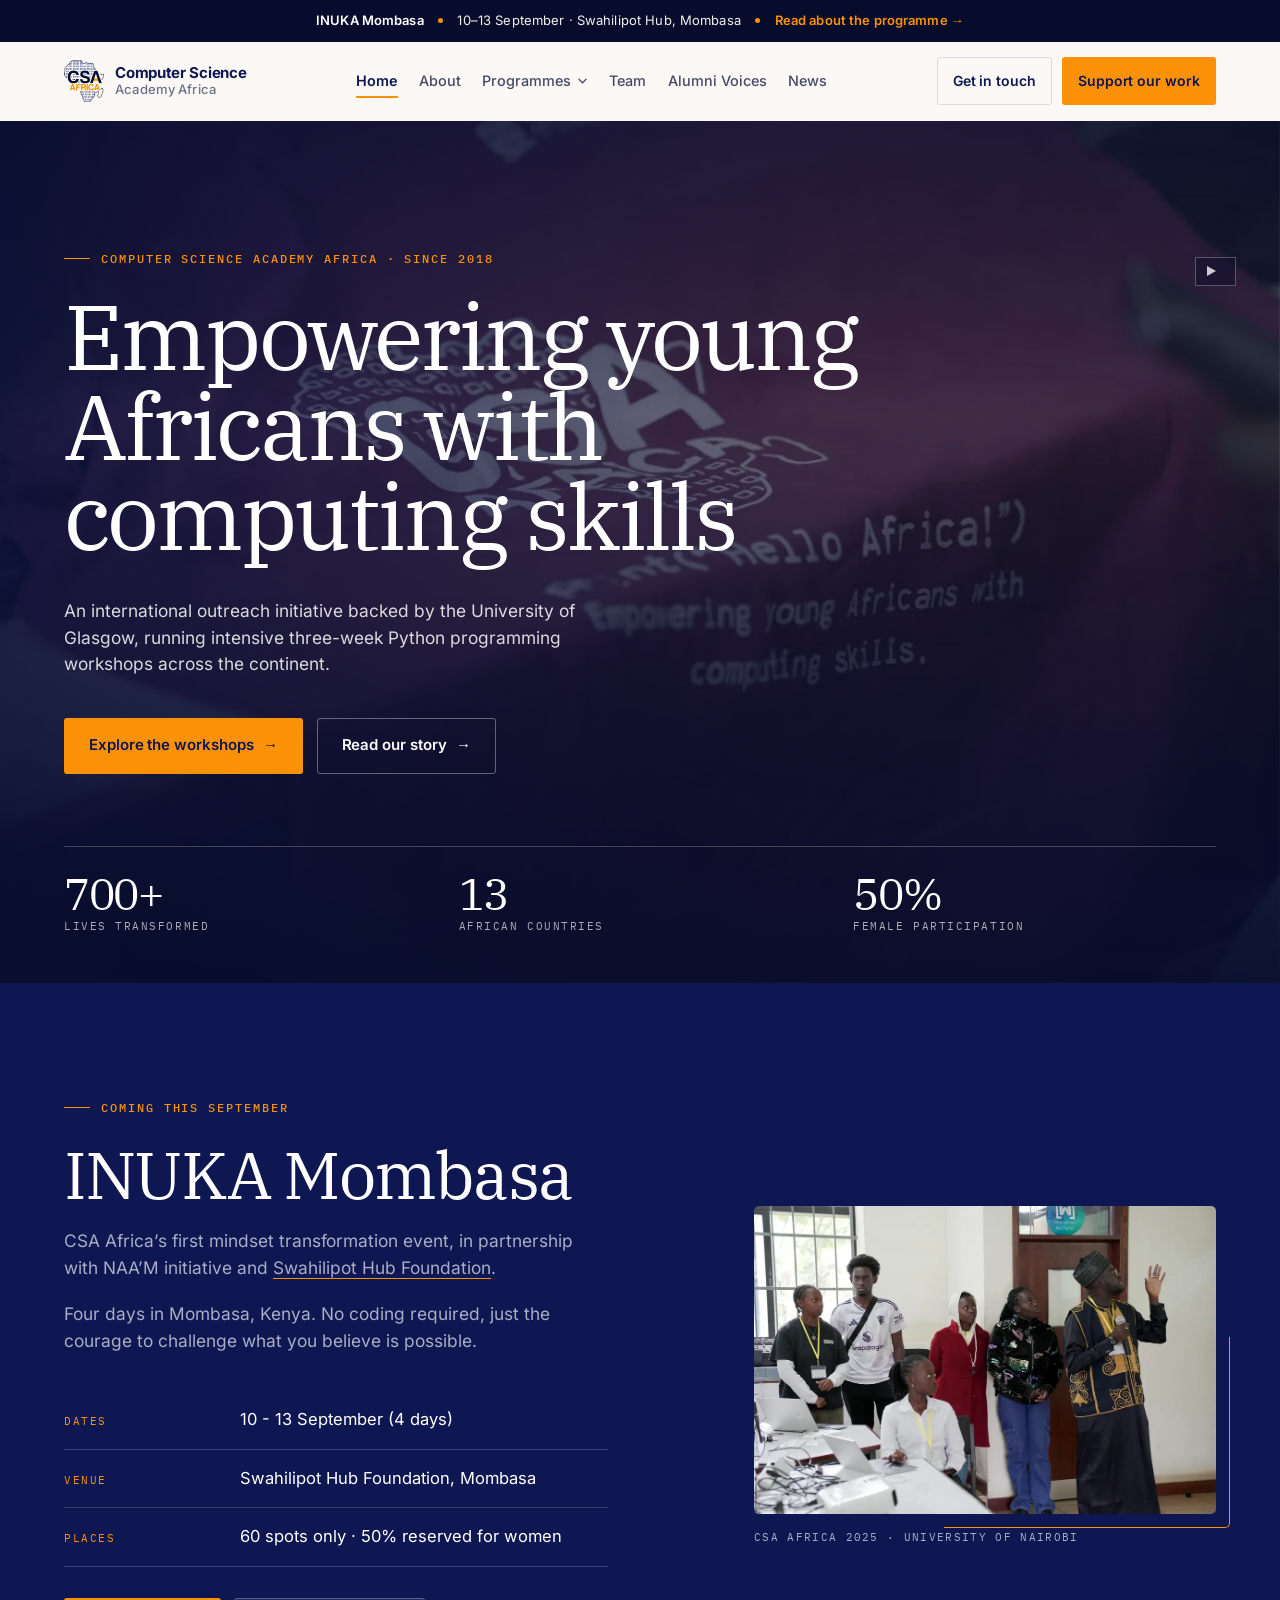
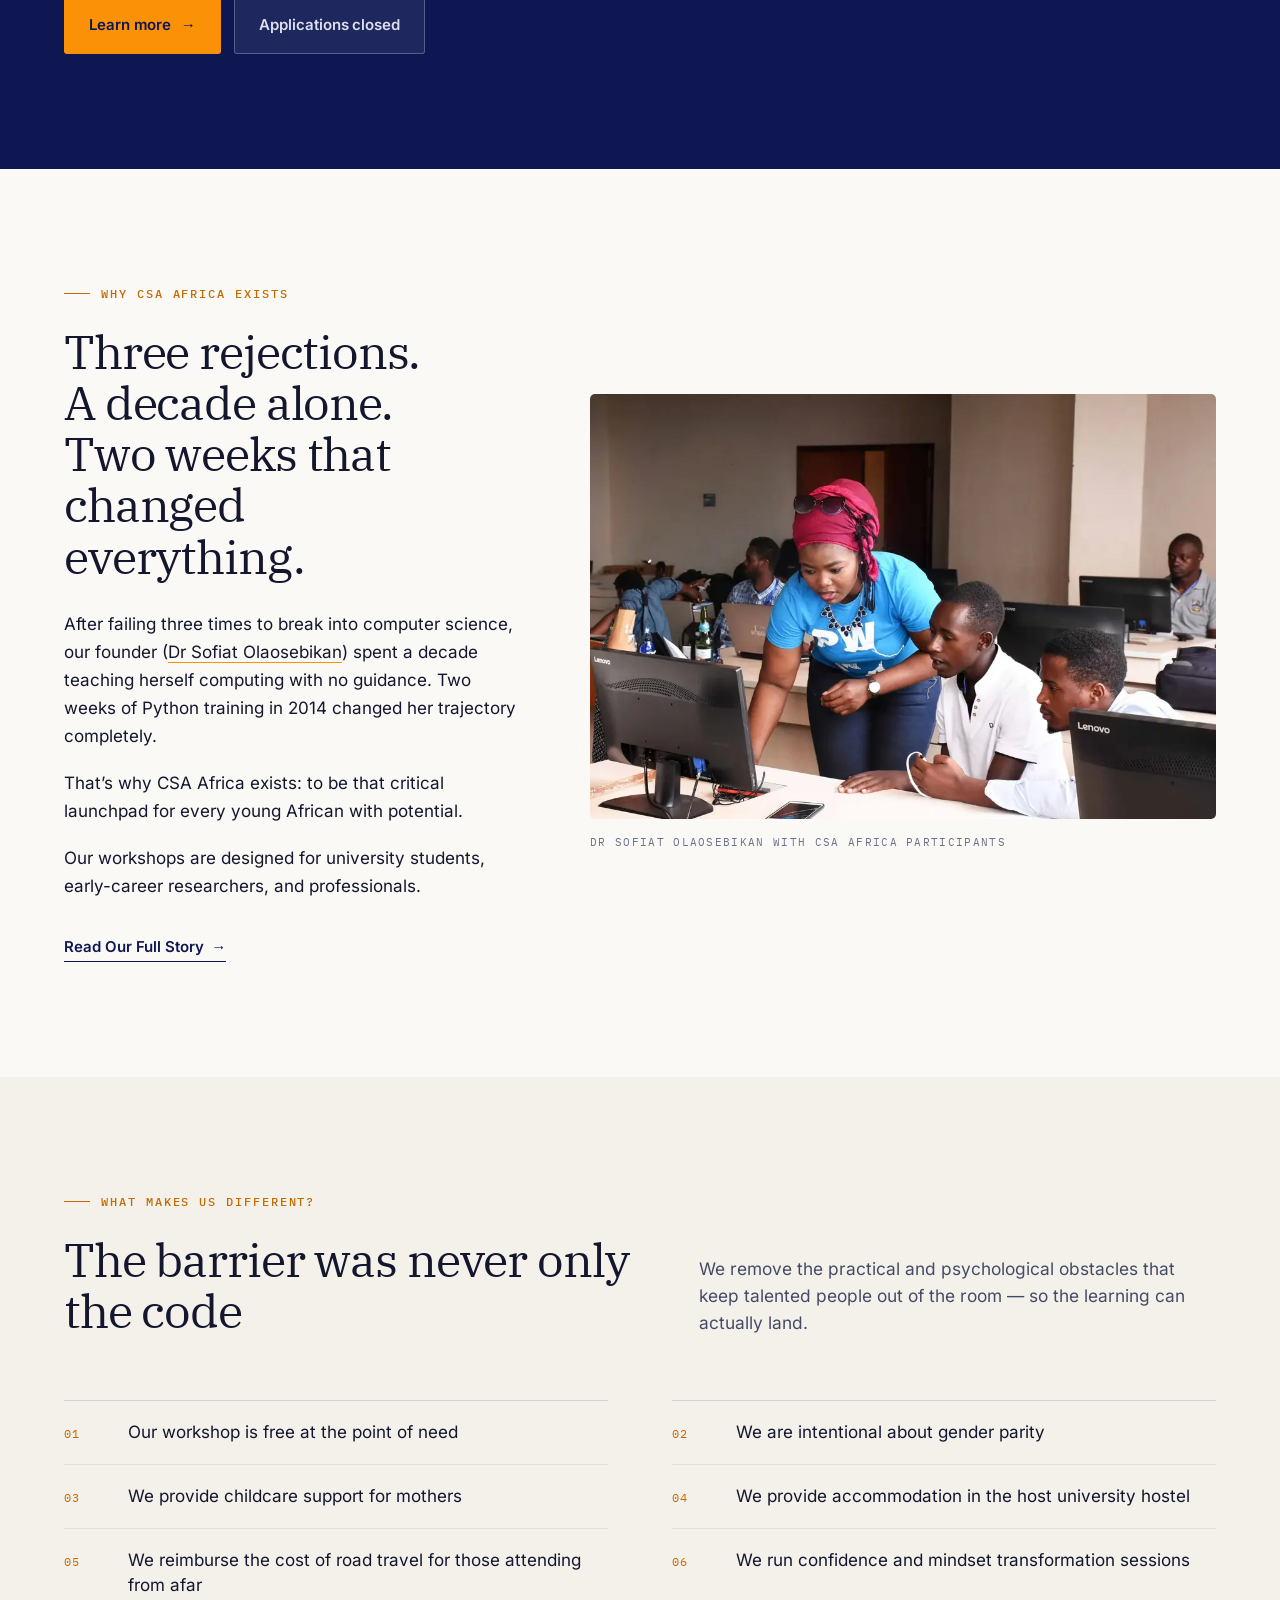
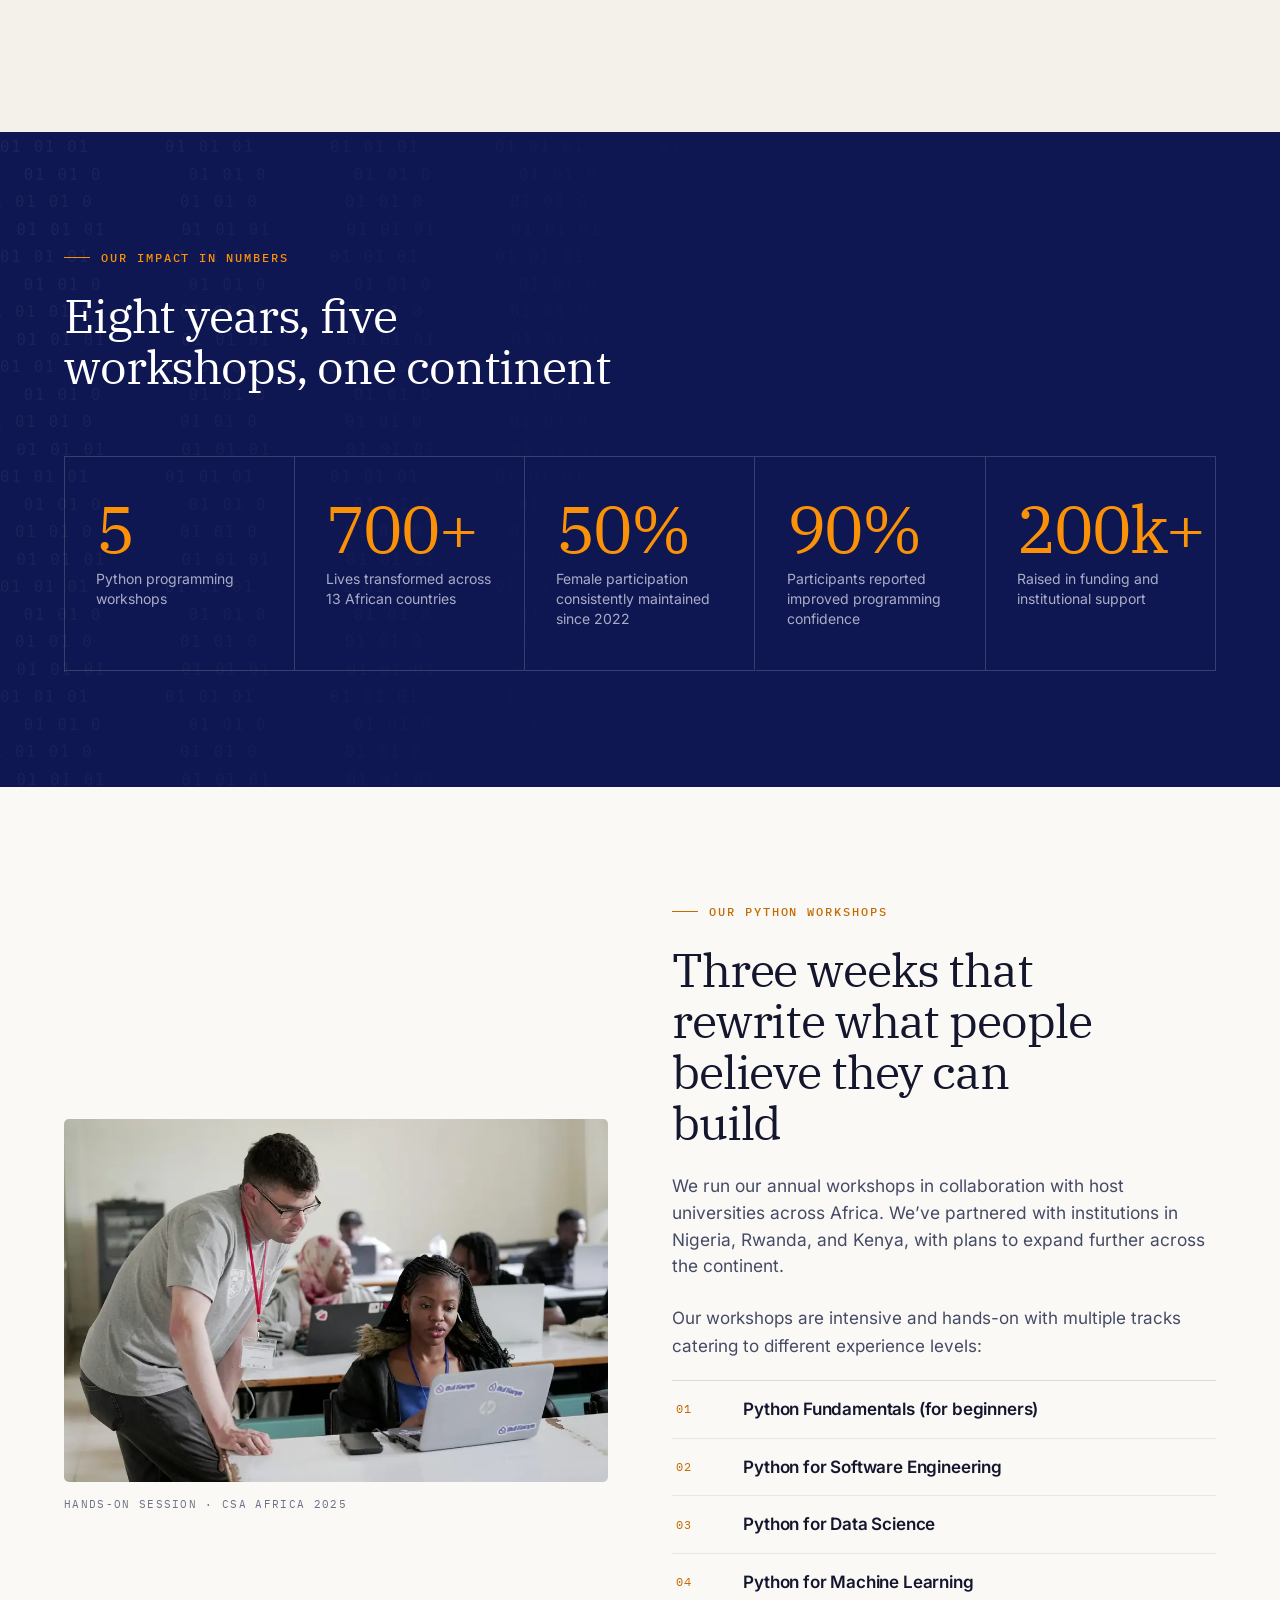
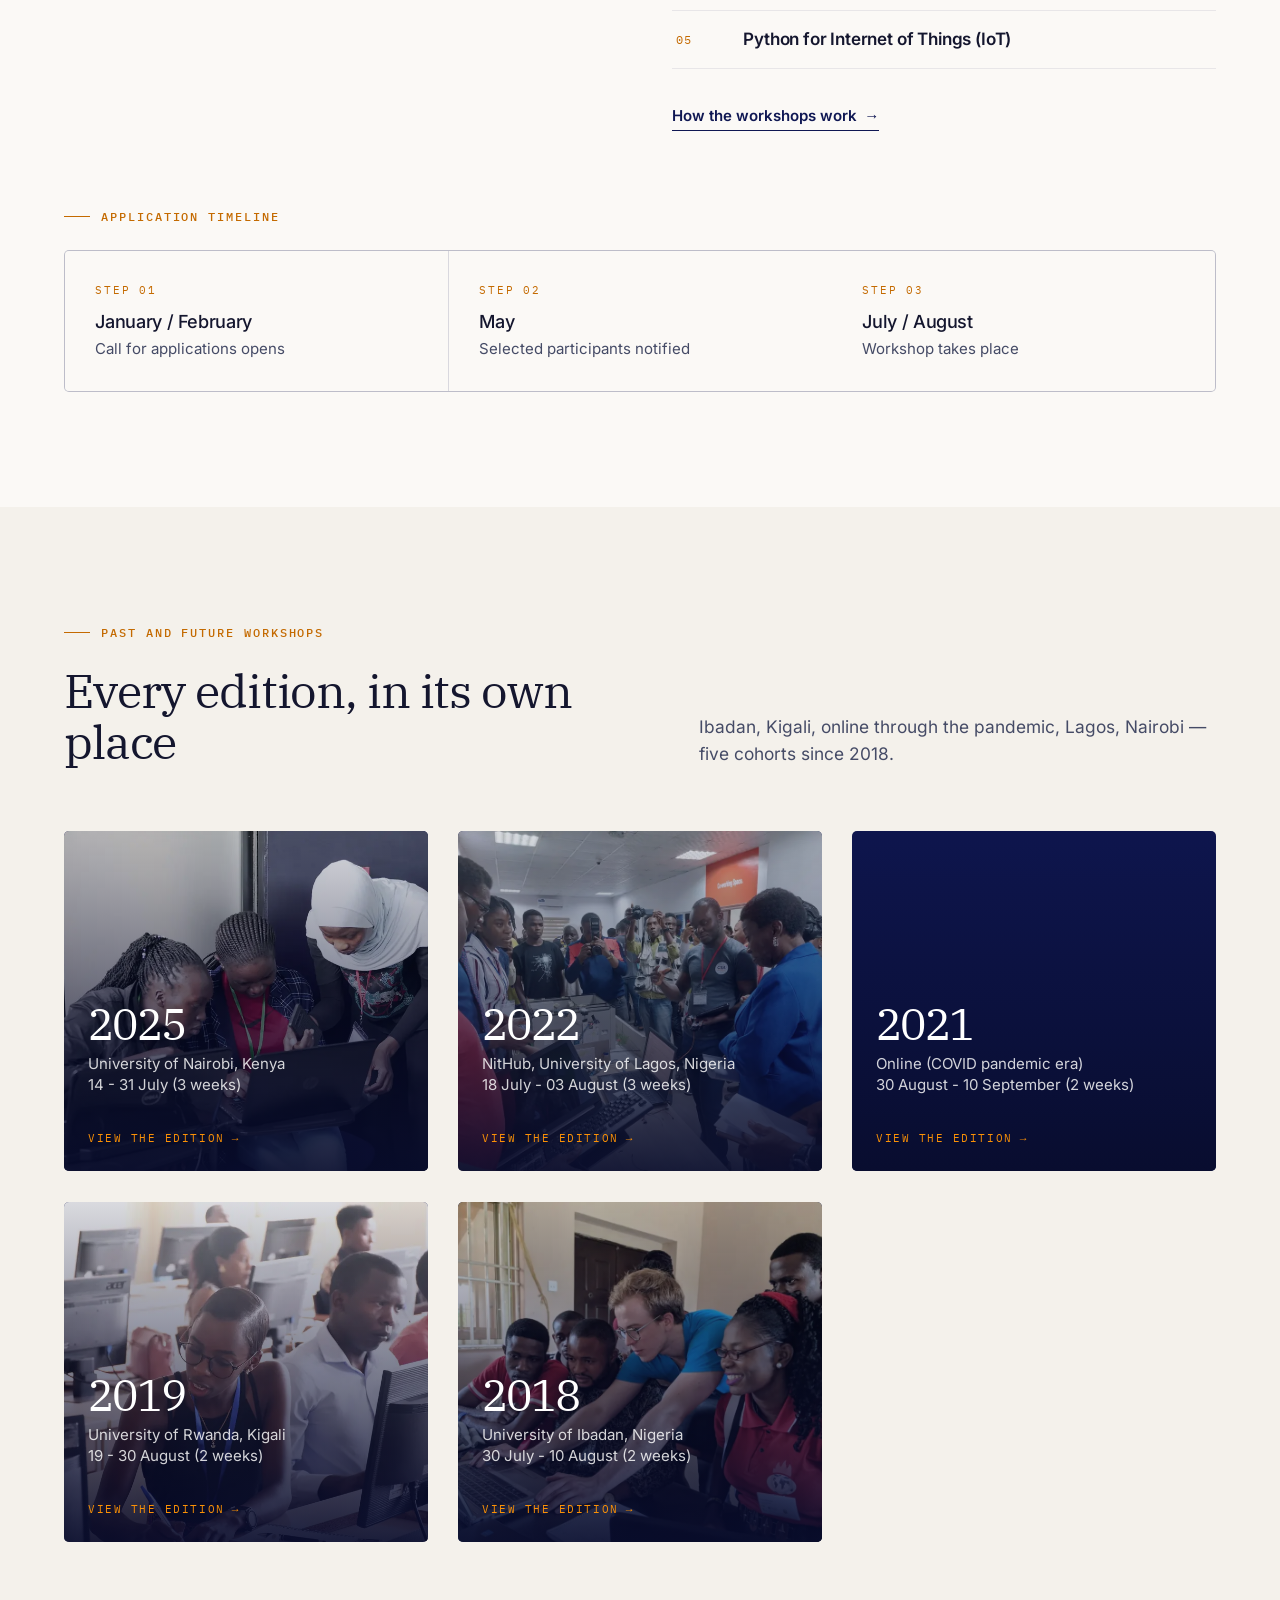
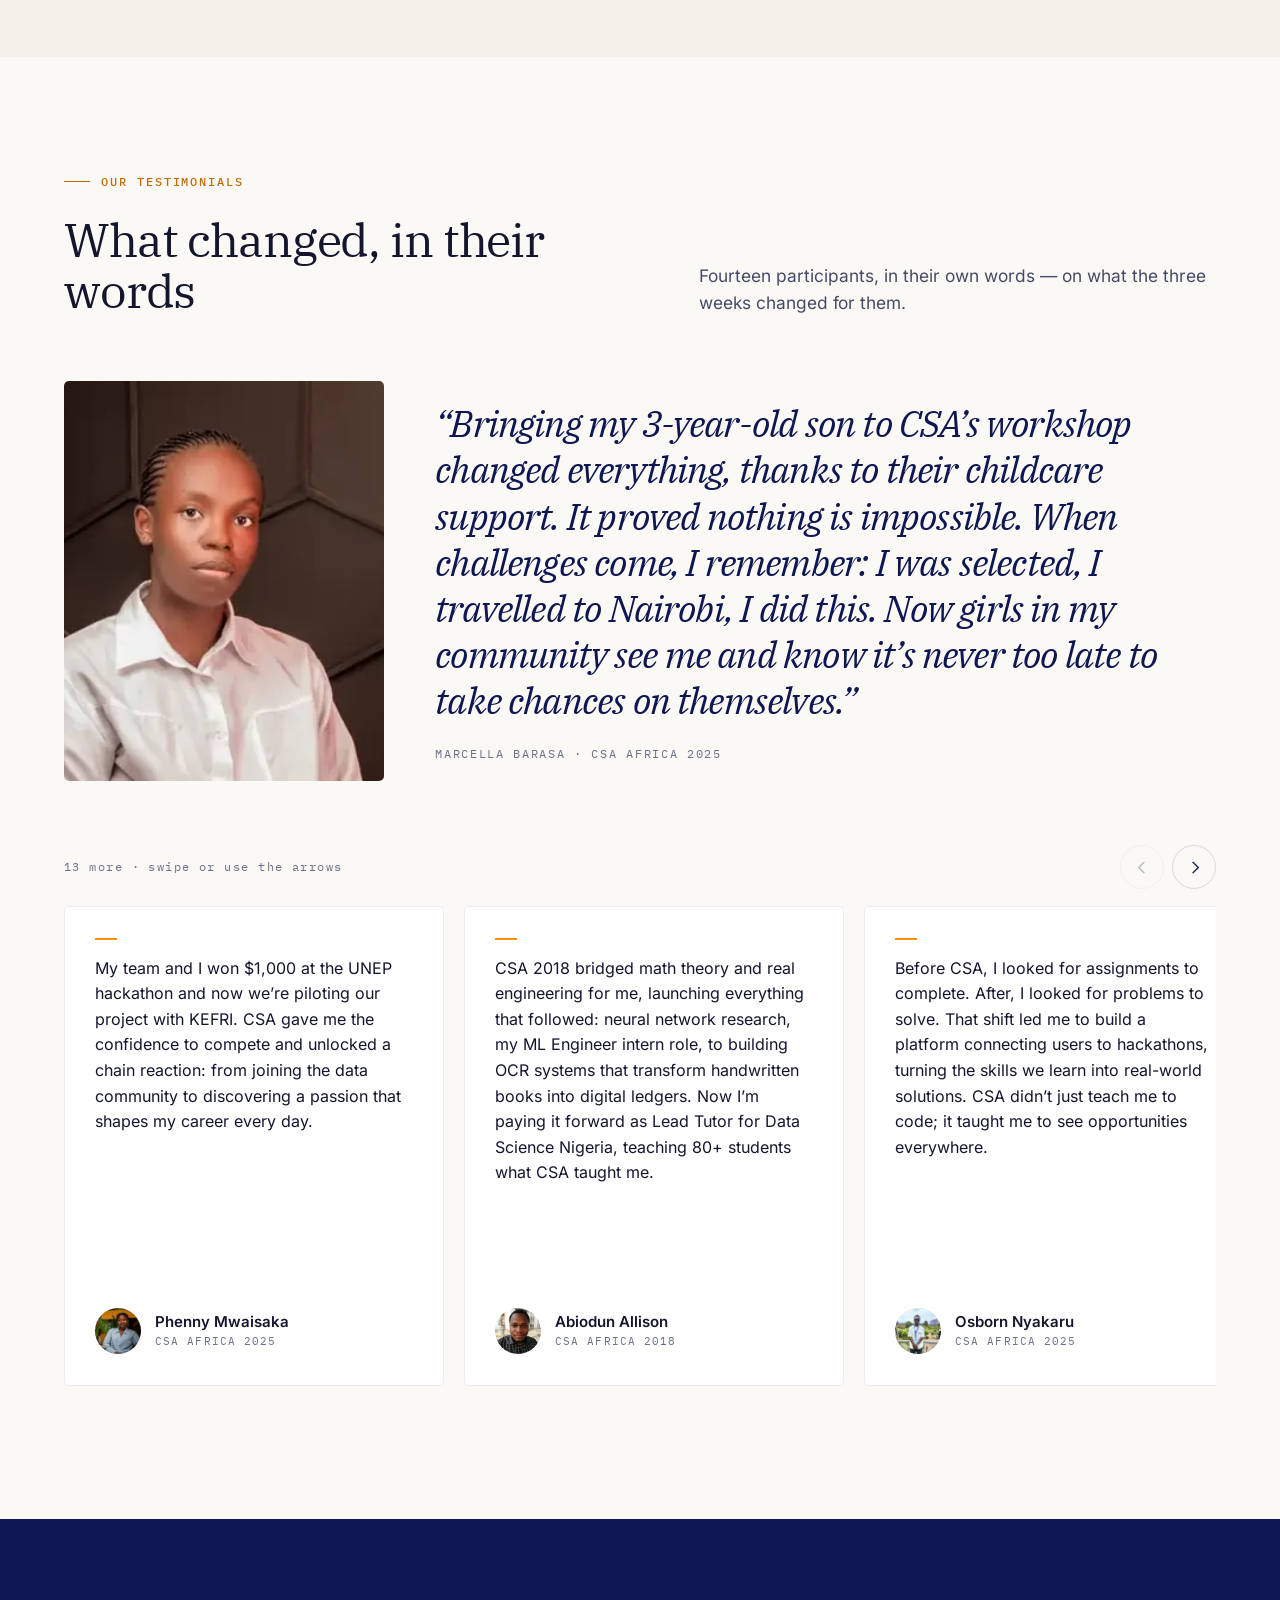
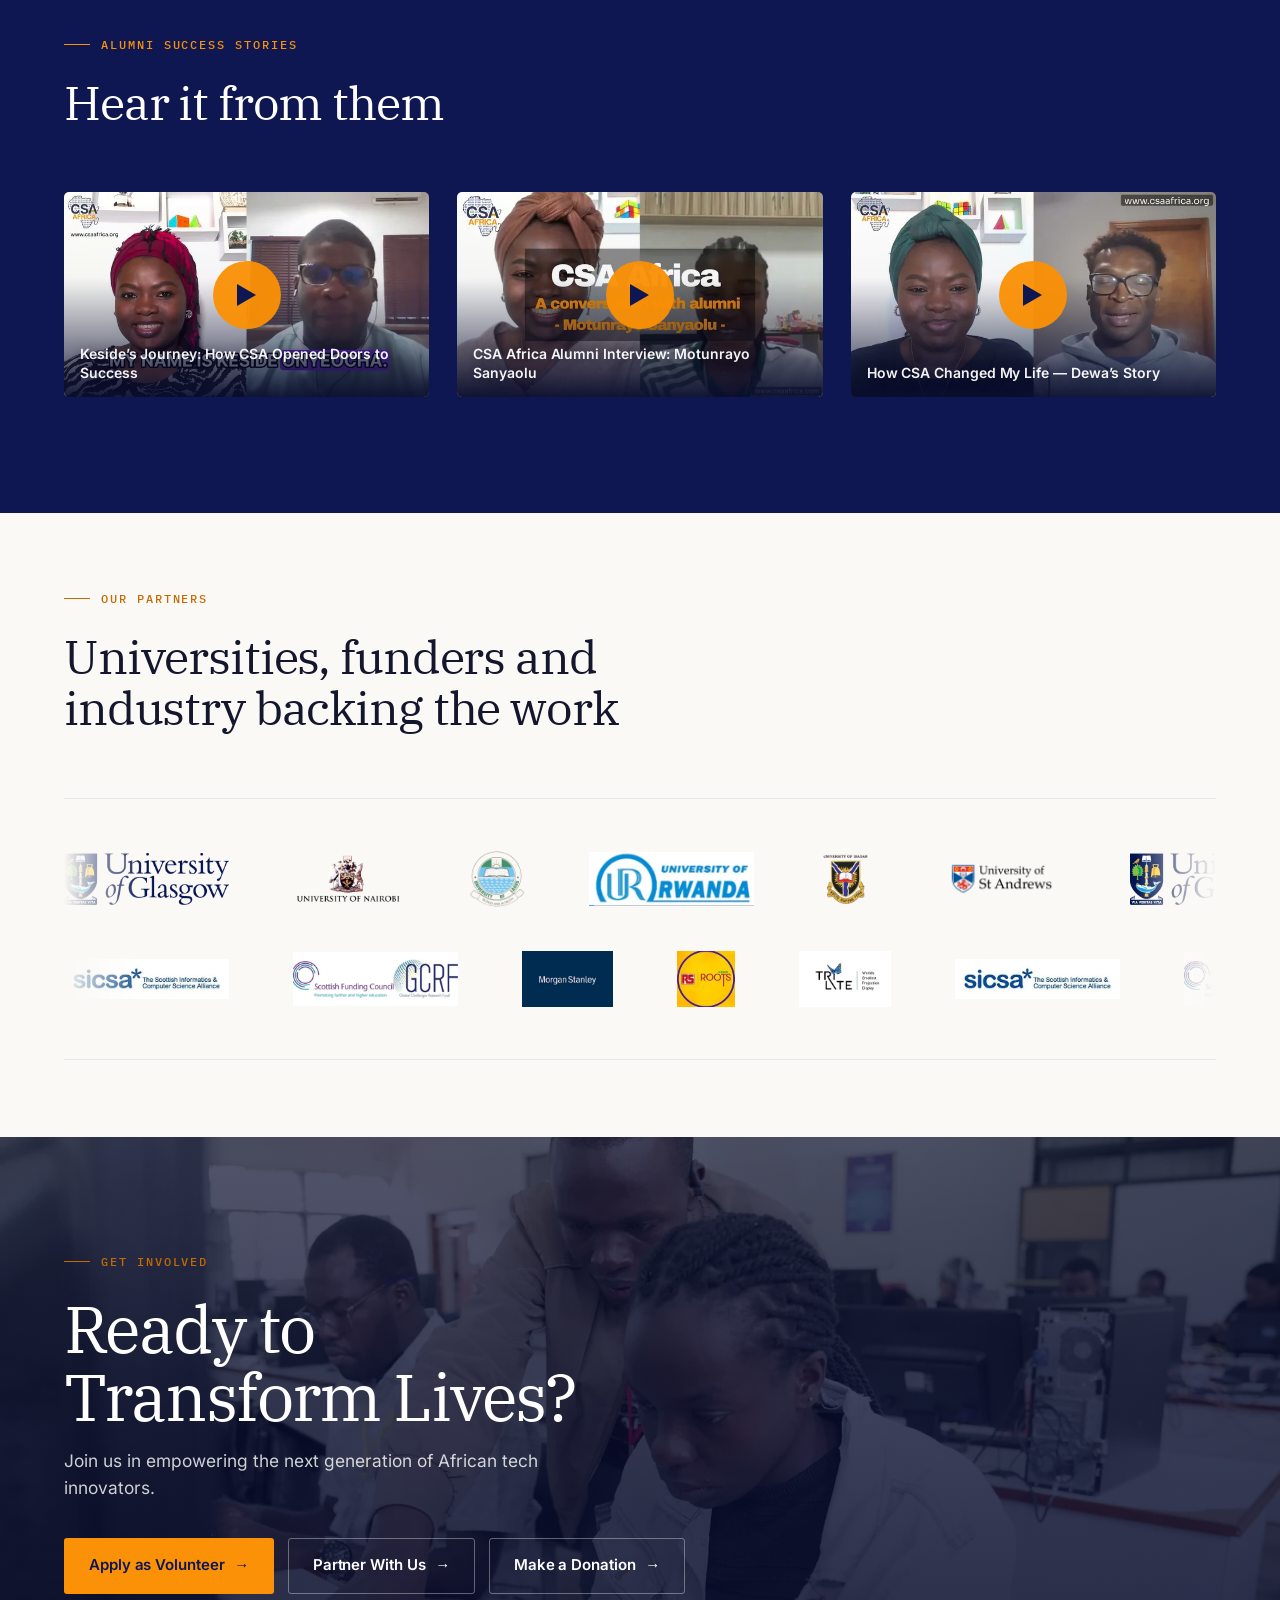
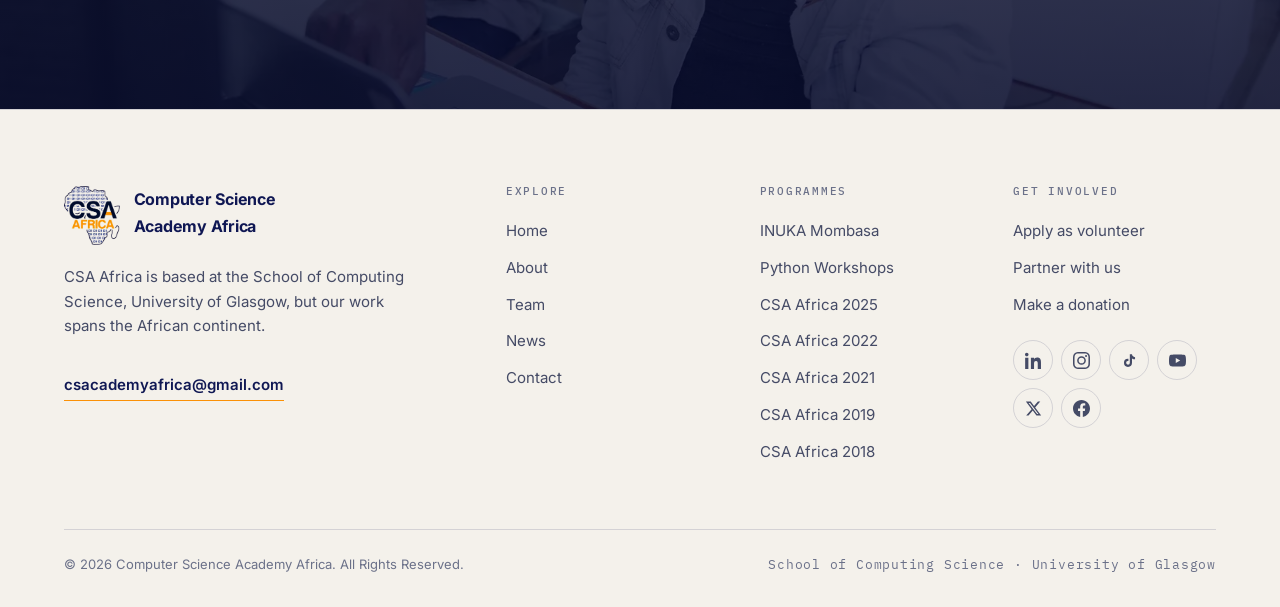
==== commit 90ae6b85: "Close INUKA Mombasa applications Applications closed on 28 August 2026, so the apply CTA no longer p" ====
--- a/index.html
+++ b/index.html
@@ -139,7 +139,7 @@
         </ul>
         <div class="btn-row" data-reveal style="margin-top:2rem">
           <a class="btn btn--amber" href="inuka-mombasa.html">Learn more <span class="arw" aria-hidden="true">&#8594;</span></a>
-          <a class="btn btn--on-dark" href="https://docs.google.com/forms/d/e/1FAIpQLScXetmtBR-SeBiHEMyhOAmfimMNN2wO9En8iLJgvNHRMQ36Qw/viewform?usp=dialog" target="_blank" rel="noopener">Apply now <span class="arw" aria-hidden="true">&#8594;</span></a>
+          <span class="btn btn--closed btn--closed-on-dark">Applications closed</span>
         </div>
       </div>
       <div class="split__media" data-reveal><div class="framed"><img src="assets/img/story/session.webp" srcset="assets/img/story/session@sm.webp 1000w, assets/img/story/session.webp 1800w" sizes="(min-width: 900px) 50vw, 100vw" width="1800" height="1200" alt="A CSA Africa session in progress at the 2025 workshop" loading="lazy" decoding="async"></div>
@@ -240,7 +240,7 @@
   <div class="shell--wide">
     <div class="sec-head sec-head--split">
       <div data-reveal>
-        <p class="eyebrow">Our past workshops</p>
+        <p class="eyebrow">Past and future workshops</p>
         <h2 class="h2">Every edition, in its own place</h2>
       </div>
       <p class="lead" data-reveal>Ibadan, Kigali, online through the pandemic, Lagos,
--- a/assets/css/main.css
+++ b/assets/css/main.css
@@ -268,6 +268,21 @@
 .btn--on-dark:hover { border-color: var(--white); background: rgba(255, 255, 255, 0.08); }
 
 .btn--light { --btn-bg: var(--white); --btn-fg: var(--navy); }
+
+/* the INUKA apply CTA once applications close (build.py apply_btn) — a label,
+   not a control: no link, no hover lift, no arrow. */
+.btn--closed {
+  --btn-bg: rgba(15, 23, 83, 0.06);
+  --btn-fg: var(--slate);
+  border-color: var(--line);
+  cursor: default;
+}
+.btn--closed-on-dark {
+  --btn-bg: rgba(255, 255, 255, 0.07);
+  --btn-fg: #dcdfec;
+  border-color: rgba(255, 255, 255, 0.26);
+}
+.btn--closed:hover { transform: none; }
 
 .btn-row { display: flex; flex-wrap: wrap; gap: 0.85rem; }
 
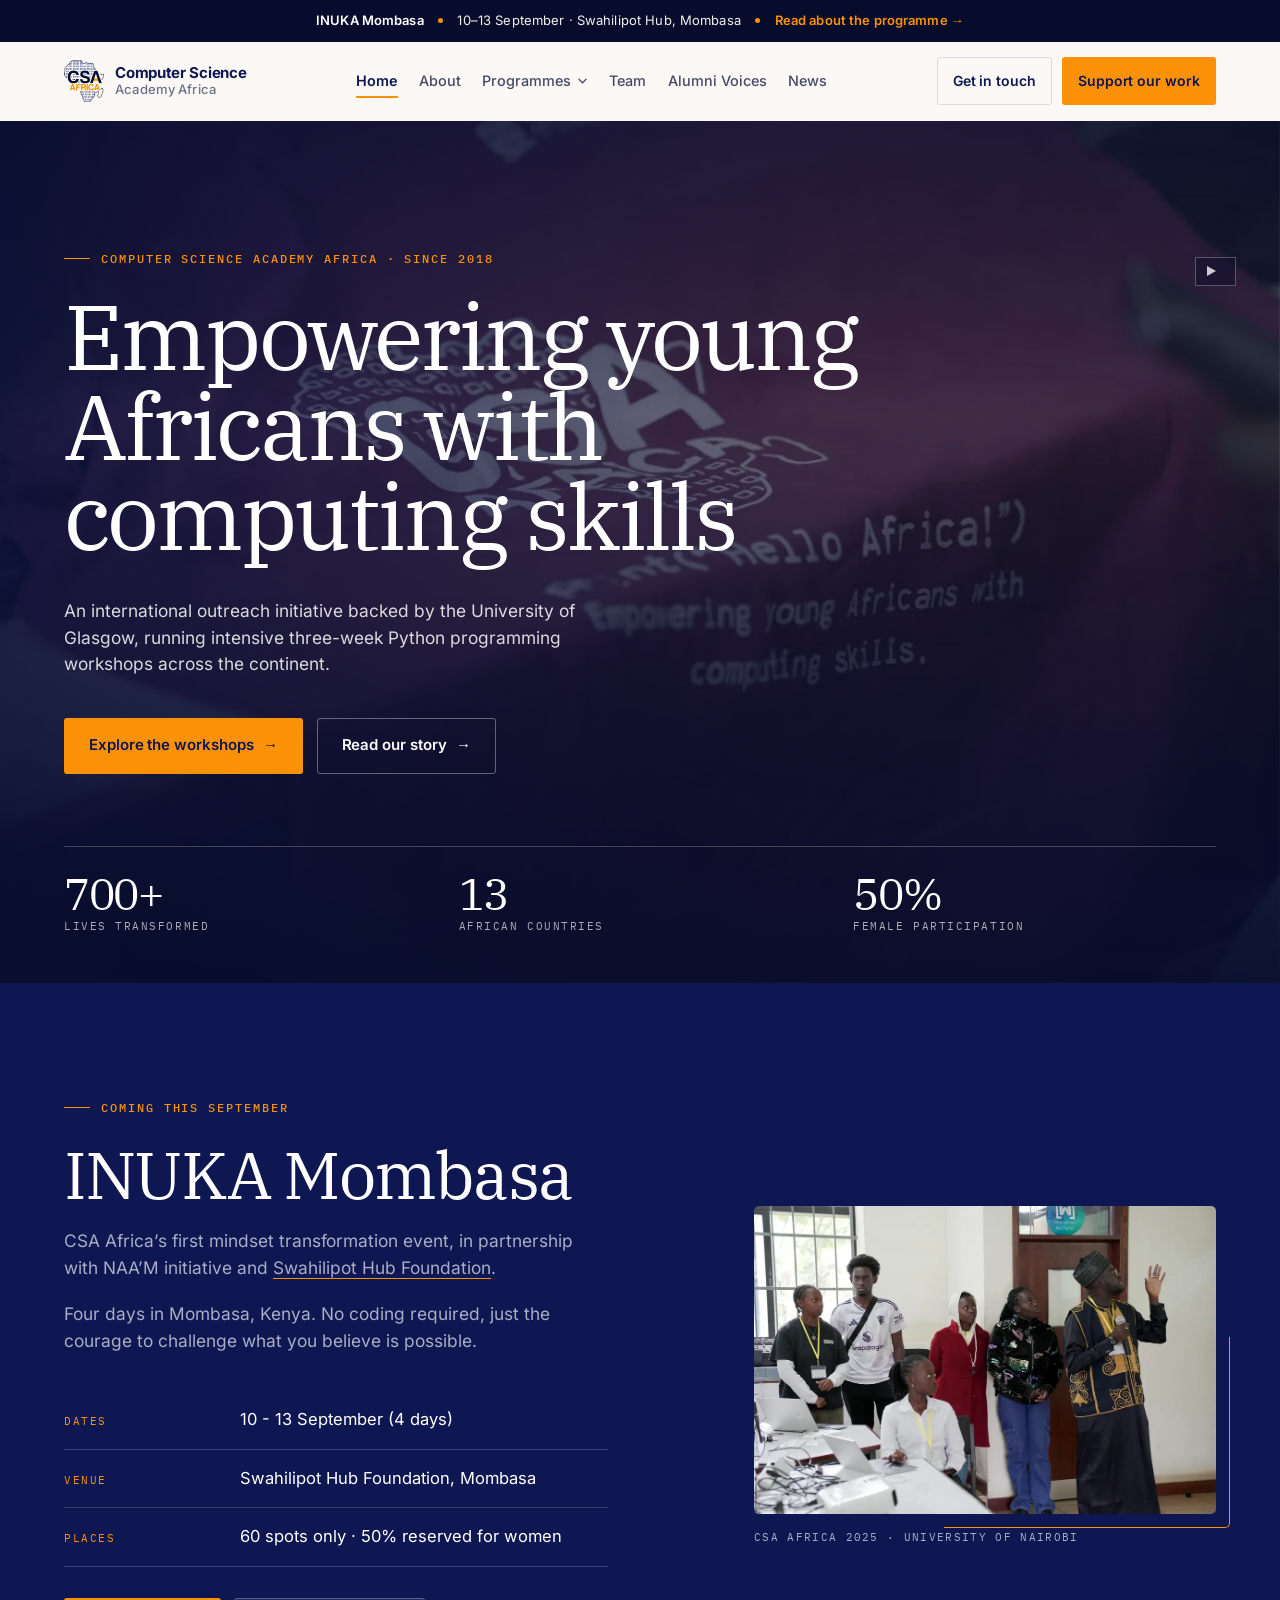
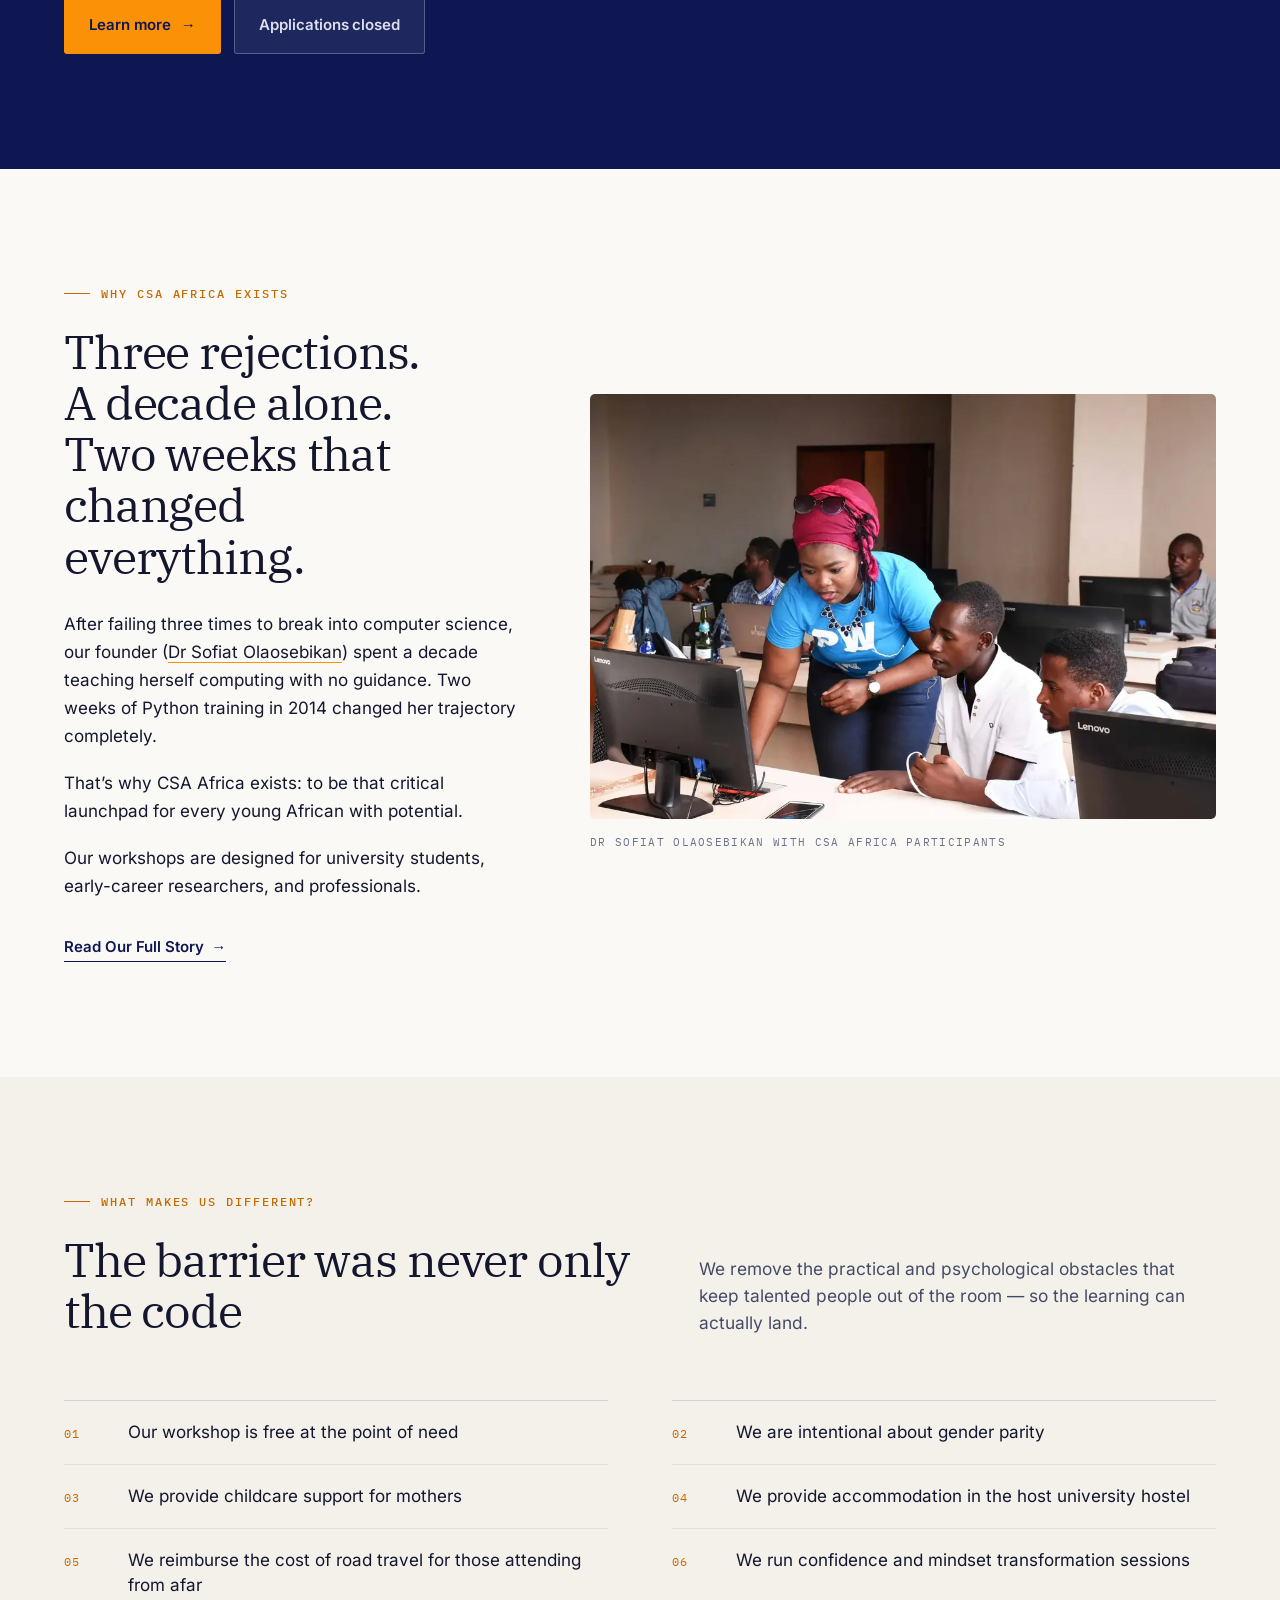
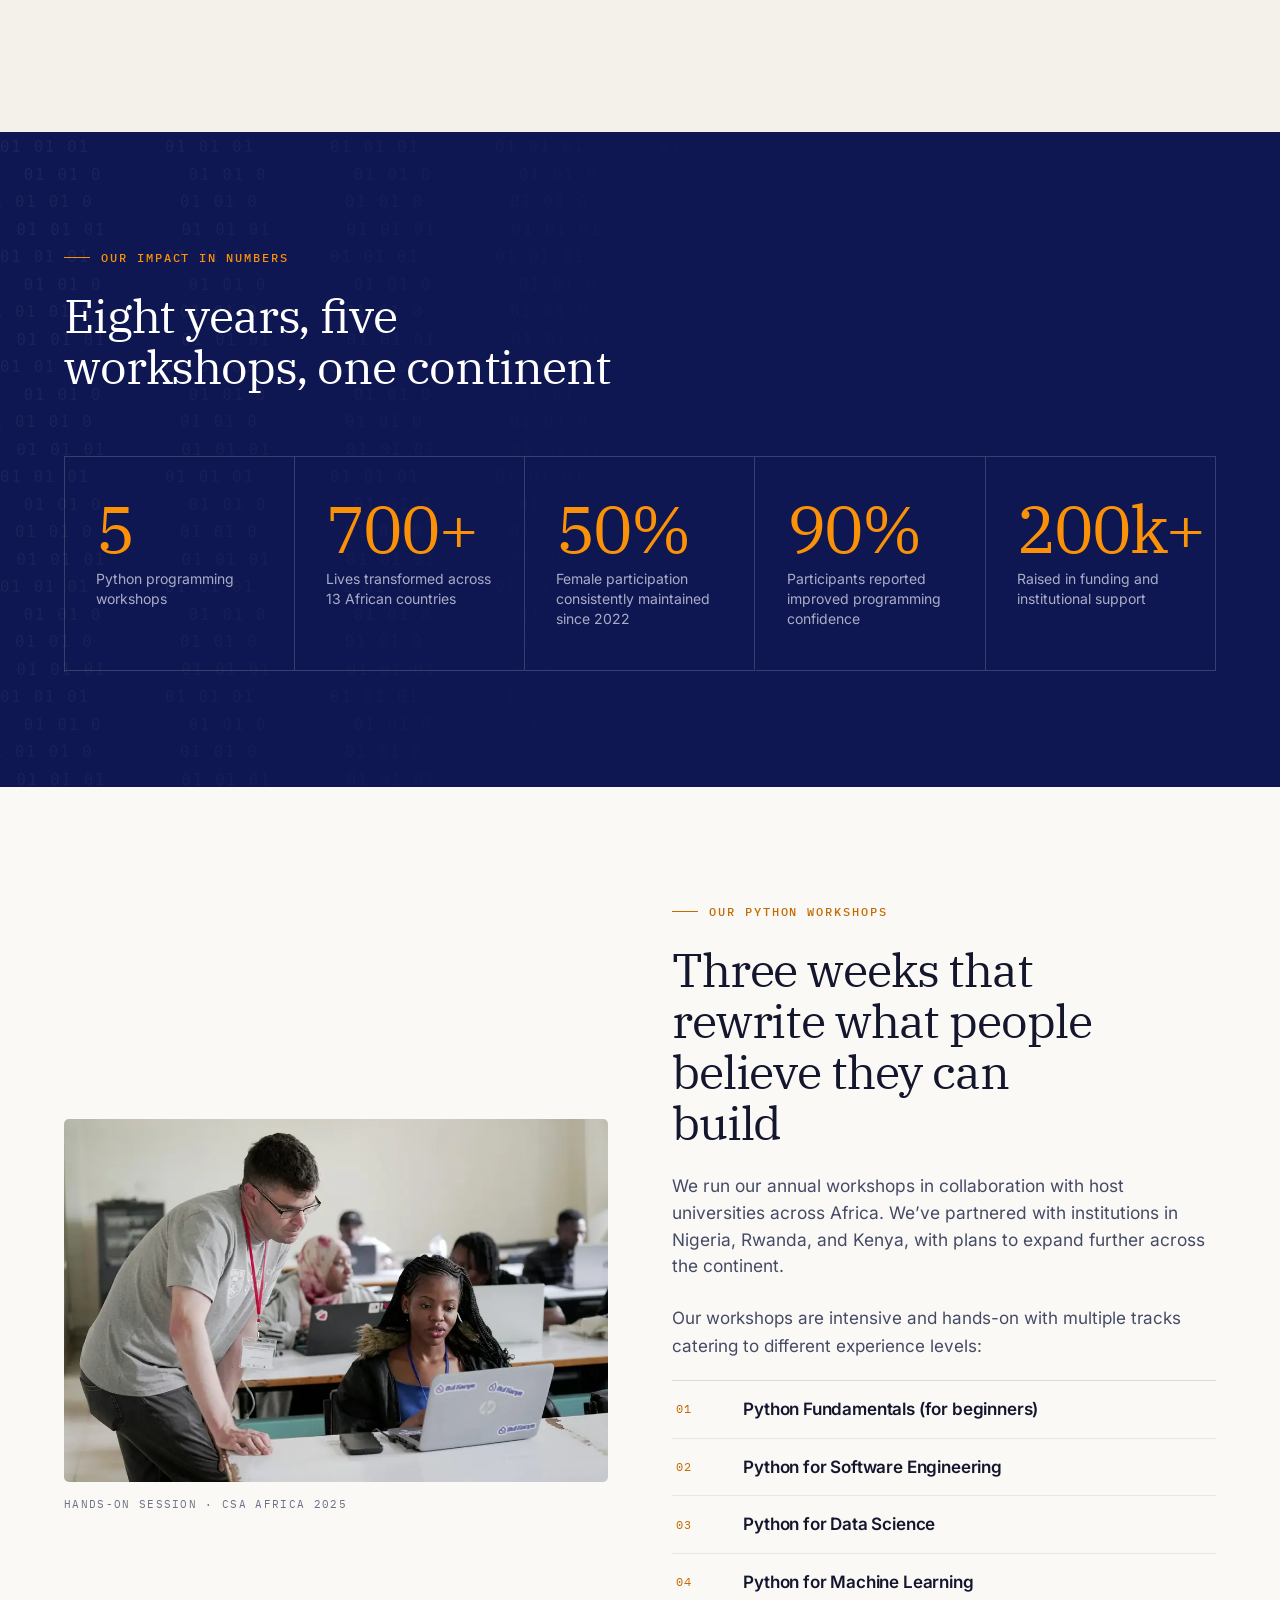
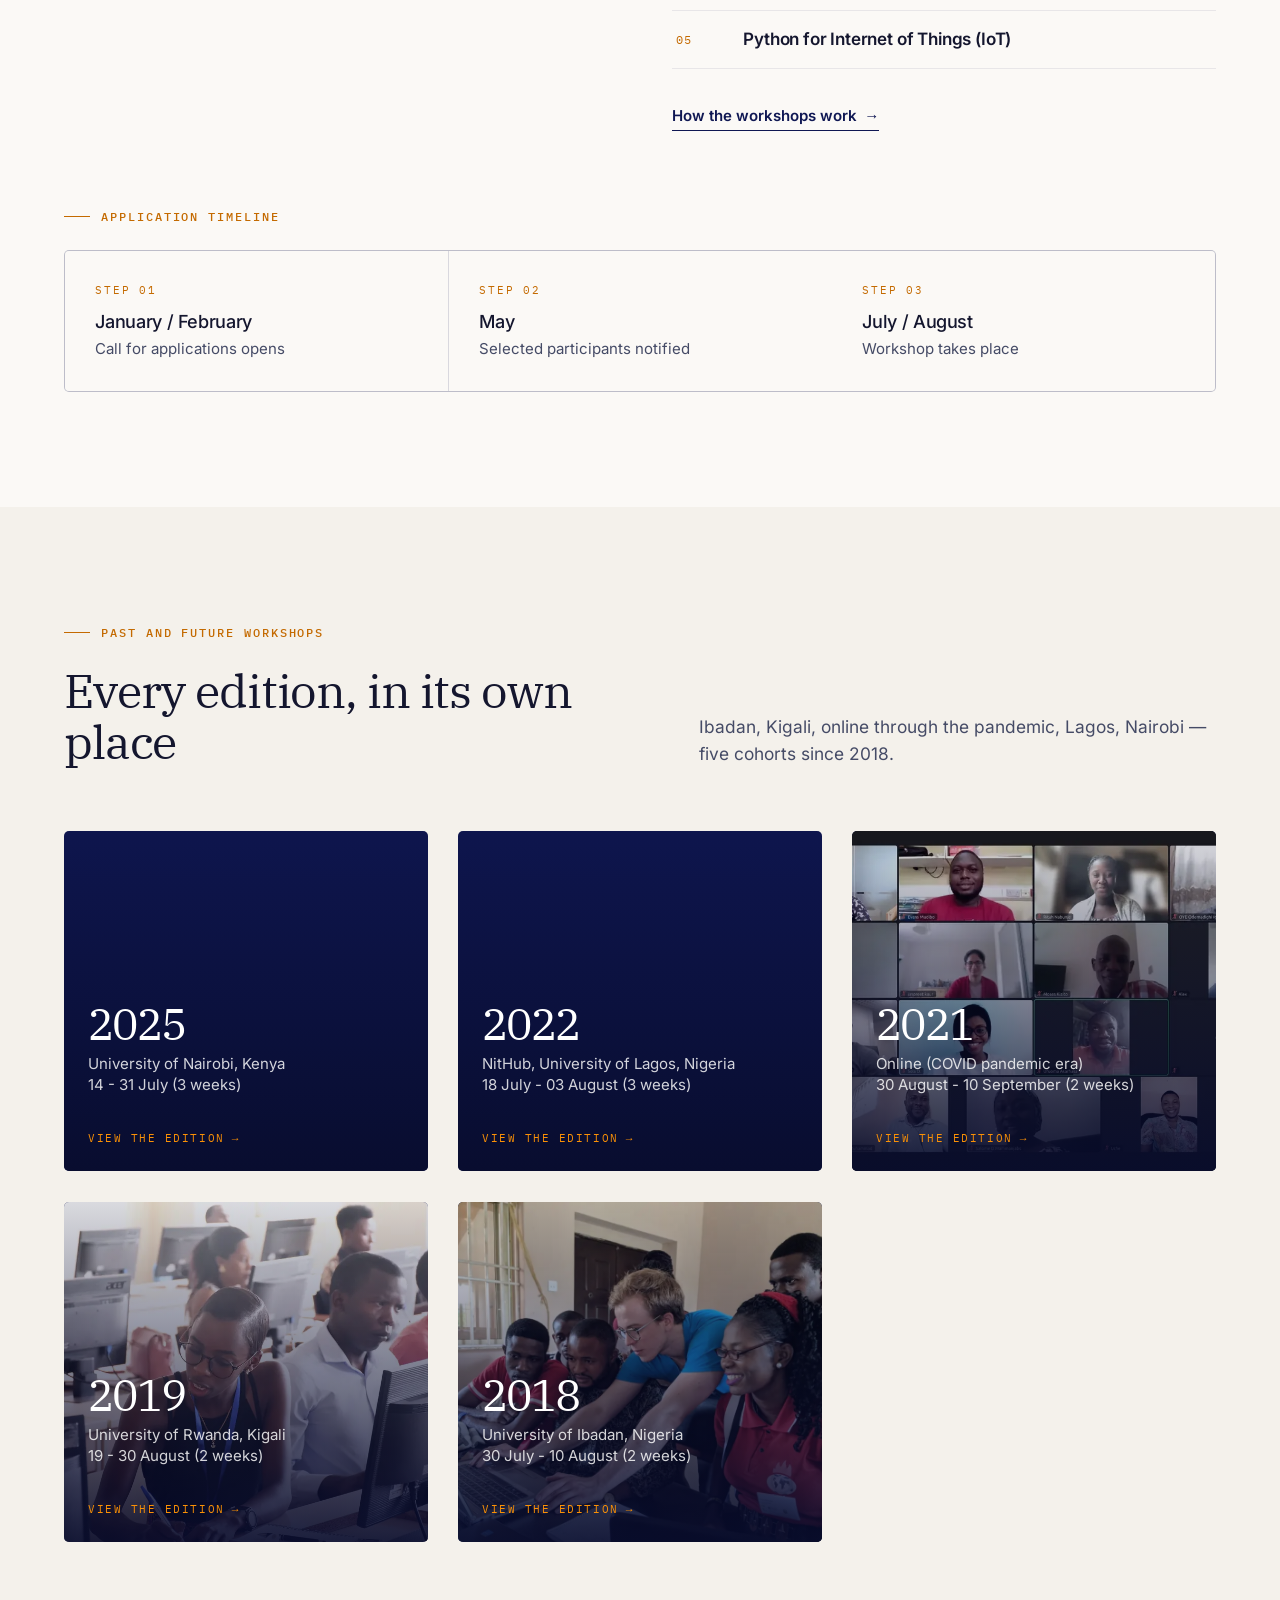
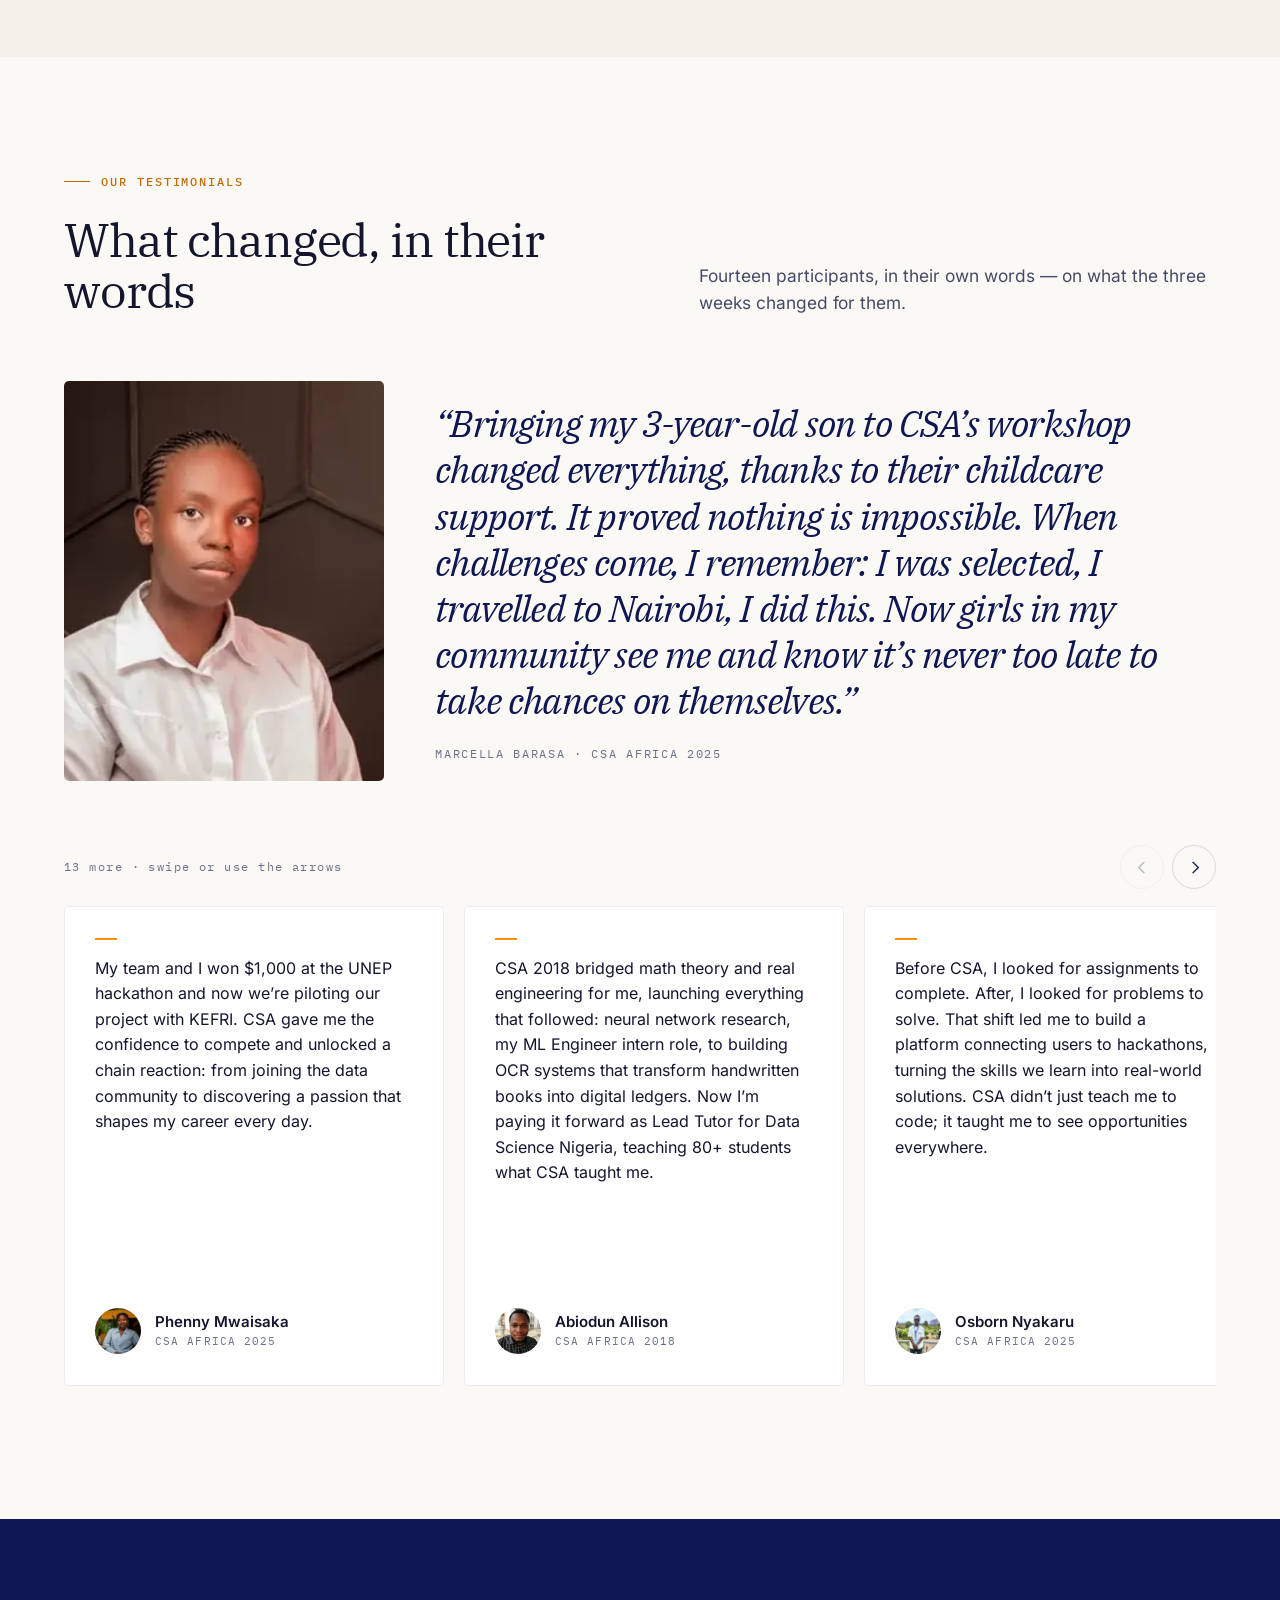
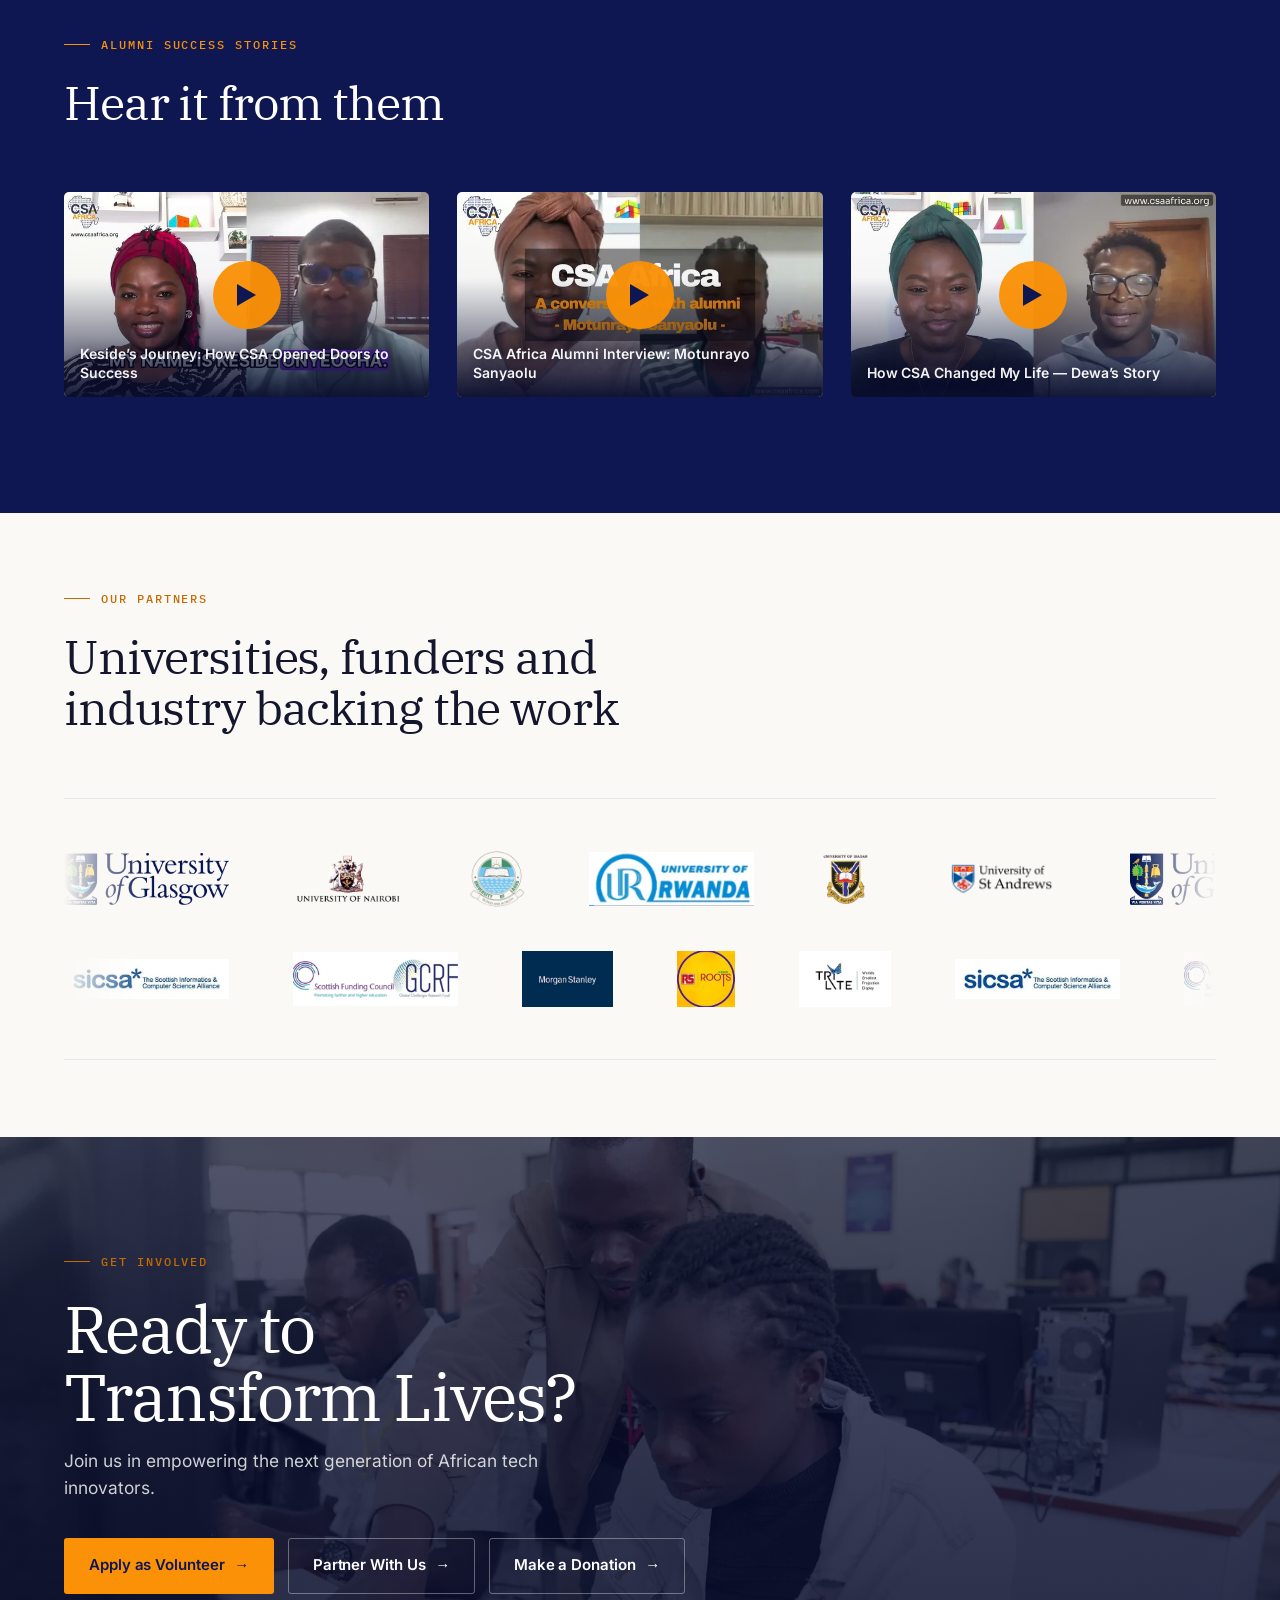
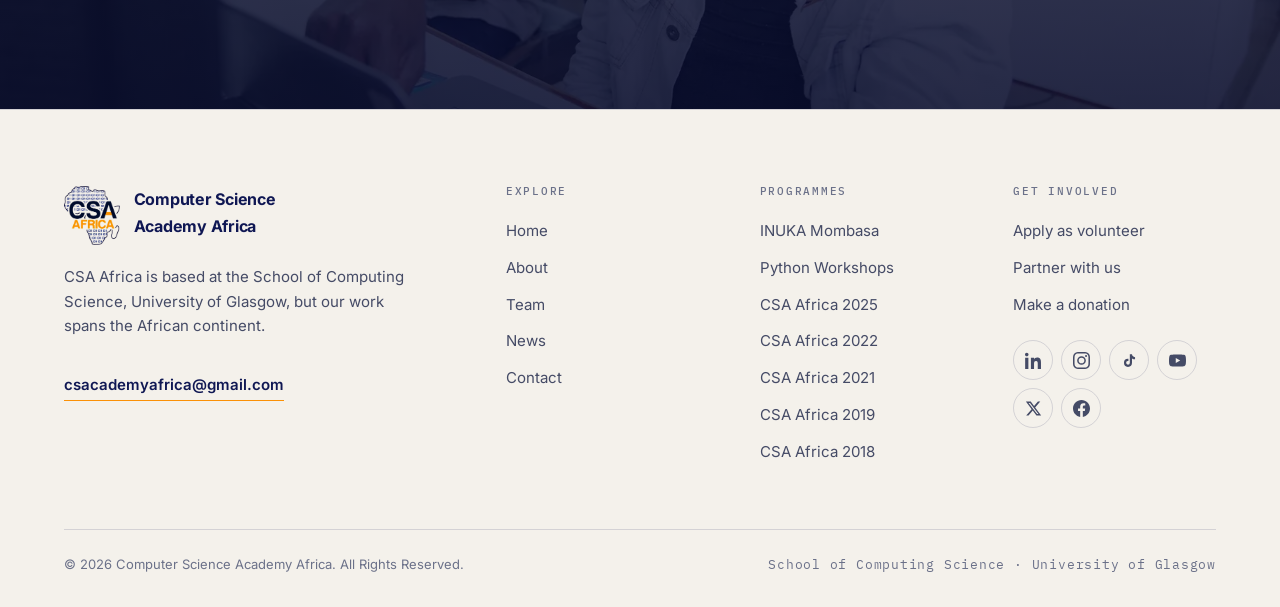
==== commit 53370976: "Fix the truncated volunteer application link The Microsoft Forms id was cut twelve characters short " ====
--- a/index.html
+++ b/index.html
@@ -150,7 +150,7 @@
 </section>
 
 <!-- ---------------------------------------------------------- why -->
-<section class="section">
+<section class="section wide-only">
   <div class="shell--wide">
     <div class="split split--wide-media">
       <div>
@@ -178,7 +178,7 @@
 </section>
 
 <!-- ---------------------------------------------------------- difference -->
-<section class="section band-stone">
+<section class="section band-stone wide-only">
   <div class="shell--wide">
     <div class="sec-head sec-head--split">
       <div data-reveal>
@@ -207,7 +207,7 @@
 </section>
 
 <!-- ---------------------------------------------------------- workshops -->
-<section class="section">
+<section class="section wide-only">
   <div class="shell--wide">
     <div class="split split--flip">
       <div>
@@ -236,7 +236,7 @@
 </section>
 
 <!-- ---------------------------------------------------------- editions -->
-<section class="section band-stone">
+<section class="section band-stone wide-only">
   <div class="shell--wide">
     <div class="sec-head sec-head--split">
       <div data-reveal>
@@ -304,7 +304,7 @@
     <h2 class="h1" data-reveal>Ready to Transform Lives?</h2>
     <p class="lead" data-reveal>Join us in empowering the next generation of African tech innovators.</p>
     <div class="btn-row" data-reveal>
-      <a class="btn btn--amber" href="https://forms.office.com/pages/responsepage.aspx?id=KVxybjp2UE-B8i4lTwEzyNYh8sd1qzlKhtxB8q6RSWpUQTZDT05MRVFEWDI0SjYwQURa" target="_blank" rel="noopener">Apply as Volunteer <span class="arw" aria-hidden="true">&#8594;</span></a>
+      <a class="btn btn--amber" href="https://forms.office.com/pages/responsepage.aspx?id=KVxybjp2UE-B8i4lTwEzyNYh8sd1qzlKhtxB8q6RSWpUQTZDT05MRVFEWDI0SjYwQURaWVFXRFpDVi4u&route=shorturl" target="_blank" rel="noopener">Apply as Volunteer <span class="arw" aria-hidden="true">&#8594;</span></a>
       <a class="btn btn--on-dark" href="contact.html">Partner With Us <span class="arw" aria-hidden="true">&#8594;</span></a>
       <a class="btn btn--on-dark" href="https://givingtoglasgow.hubbub.net/p/csaafrica/" target="_blank" rel="noopener">Make a Donation <span class="arw" aria-hidden="true">&#8594;</span></a>
     </div>
@@ -347,7 +347,7 @@
     <div class="footer-col">
       <h4>Get involved</h4>
       <ul>
-        <li><a href="https://forms.office.com/pages/responsepage.aspx?id=KVxybjp2UE-B8i4lTwEzyNYh8sd1qzlKhtxB8q6RSWpUQTZDT05MRVFEWDI0SjYwQURa" target="_blank" rel="noopener">Apply as volunteer</a></li>
+        <li><a href="https://forms.office.com/pages/responsepage.aspx?id=KVxybjp2UE-B8i4lTwEzyNYh8sd1qzlKhtxB8q6RSWpUQTZDT05MRVFEWDI0SjYwQURaWVFXRFpDVi4u&route=shorturl" target="_blank" rel="noopener">Apply as volunteer</a></li>
         <li><a href="contact.html">Partner with us</a></li>
         <li><a href="https://givingtoglasgow.hubbub.net/p/csaafrica/" target="_blank" rel="noopener">Make a donation</a></li>
       </ul>
--- a/assets/css/main.css
+++ b/assets/css/main.css
@@ -500,6 +500,27 @@
   .header-cta .btn { padding-inline: 0.95rem; }
 }
 @media (max-width: 760px) { .header-cta .btn { display: none; } }
+
+/* Sections the phone doesn't need twice.
+   At 390px the homepage ran 16 screens deep. Four of its sections are
+   reproduced in full elsewhere on the site, so on a phone they are dropped
+   and the reader is one tap from each of them:
+     why CSA Africa exists     -> about.html      (hero CTA "Read our story")
+     what makes us different   -> about.html
+     our Python workshops      -> workshops.html  (hero CTA "Explore the workshops")
+     past and future workshops -> workshops.html, and every edition is its
+                                  own entry under Programmes in the menu
+   Kept: the hero, INUKA (an announcement, not a menu section), the impact
+   numbers, the testimonials (Alumni Voices in the menu points AT them and
+   they live nowhere else), the alumni films, the partners and the closing
+   CTA -- about nine screens instead of sixteen.
+   Screen only: printing should still produce the whole page. */
+@media screen and (max-width: 760px) {
+  .wide-only { display: none; }
+  /* the founder story is the light band between INUKA and the stats;
+     with it gone the two dark bands meet, so mark the join. */
+  .band-dark + .band-dark { border-top: 1px solid var(--line-dark); }
+}
 @media (min-width: 1231px) { .burger { display: none; } }
 .burger span {
   display: block;
@@ -930,6 +951,14 @@
 .stats-grid--light { border-top-color: var(--line); border-left-color: var(--line); }
 .stats-grid--light .stat { border-right-color: var(--line); border-bottom-color: var(--line); }
 @media (min-width: 560px) { .stats-grid--light { grid-template-columns: repeat(2, 1fr); } }
+/* auto-fit needs 180px a column, which is one column on a phone and five
+   full rows of it. Two narrower columns halve the band. */
+@media (max-width: 559px) {
+  .stats-grid { grid-template-columns: repeat(2, minmax(0, 1fr)); }
+  .stat { padding: 1.4rem 1rem; }
+  .stat b { font-size: 2.15rem; }
+  .stat span { font-size: 0.8125rem; }
+}
 @media (min-width: 940px) { .stats-grid--light { grid-template-columns: repeat(4, 1fr); } }
 .stats-grid--light .stat b { color: var(--navy); }
 .stats-grid--light .stat span { color: var(--ink-2); }
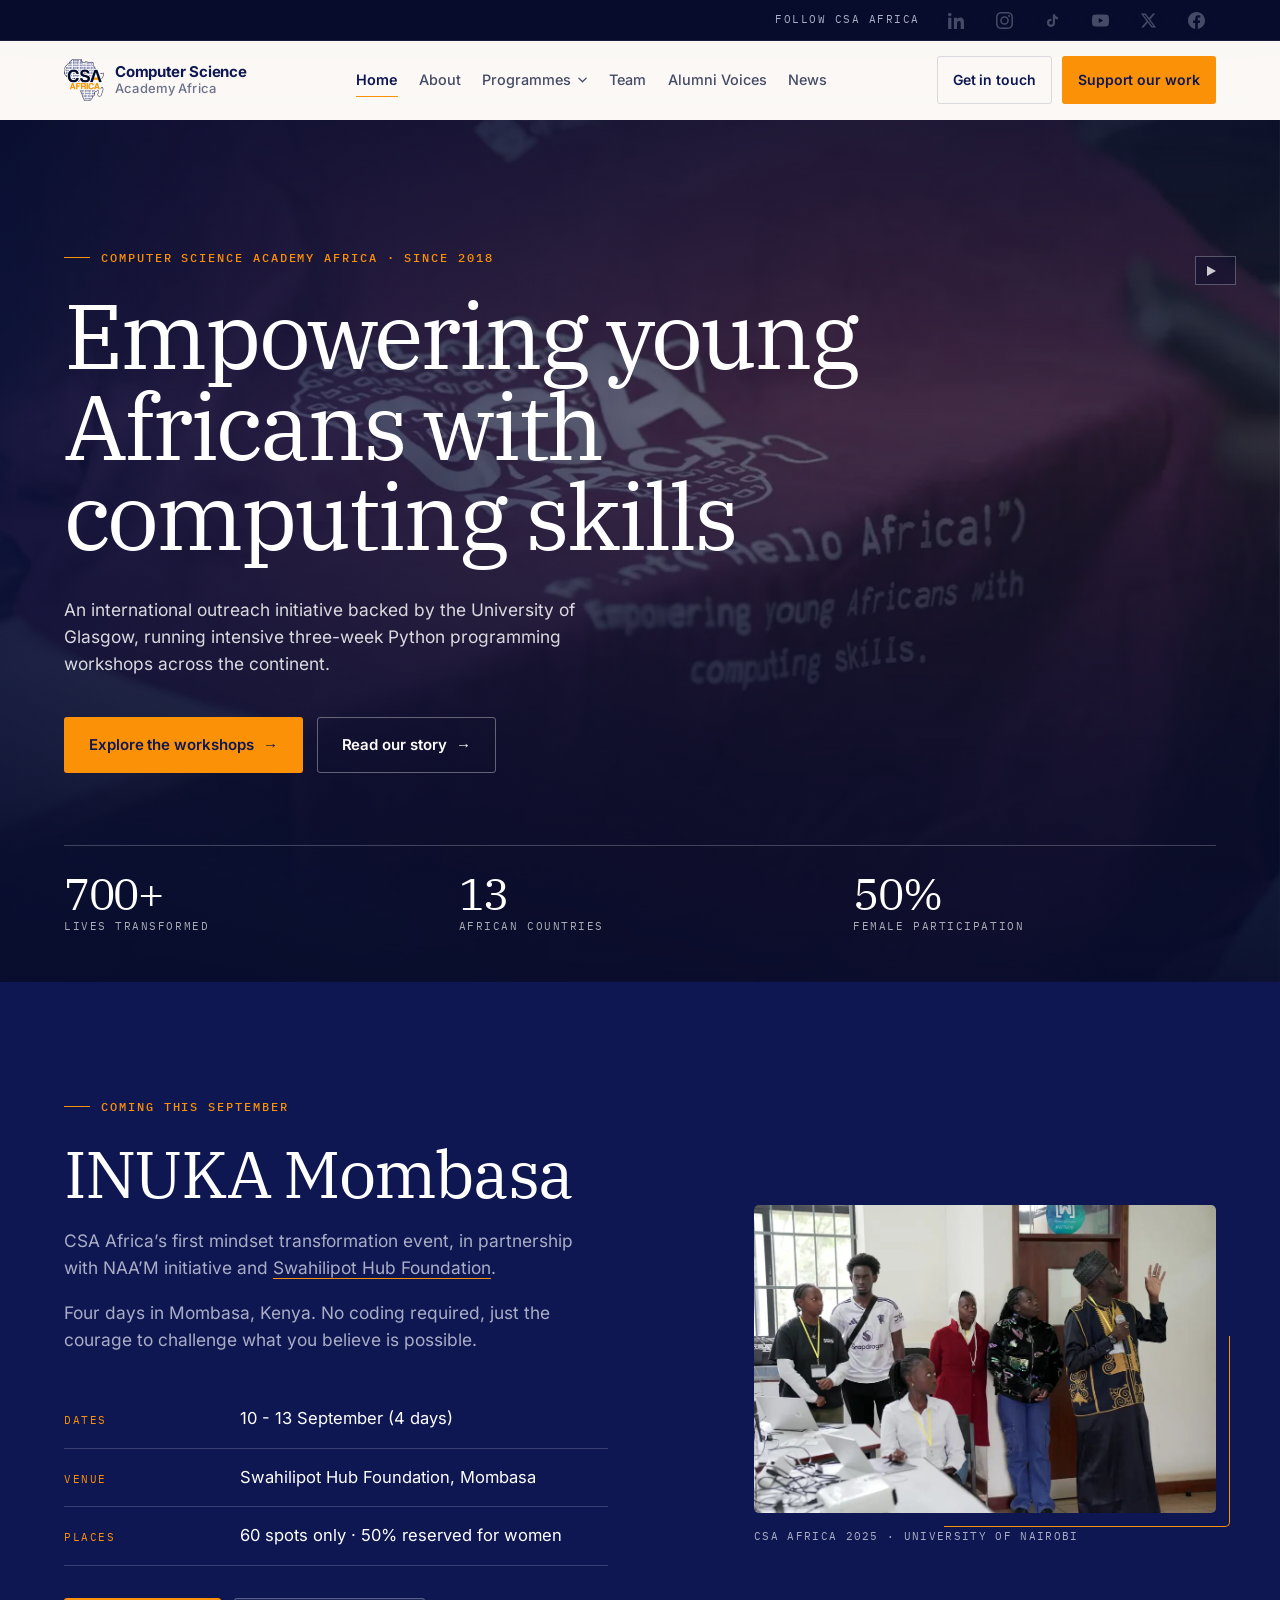
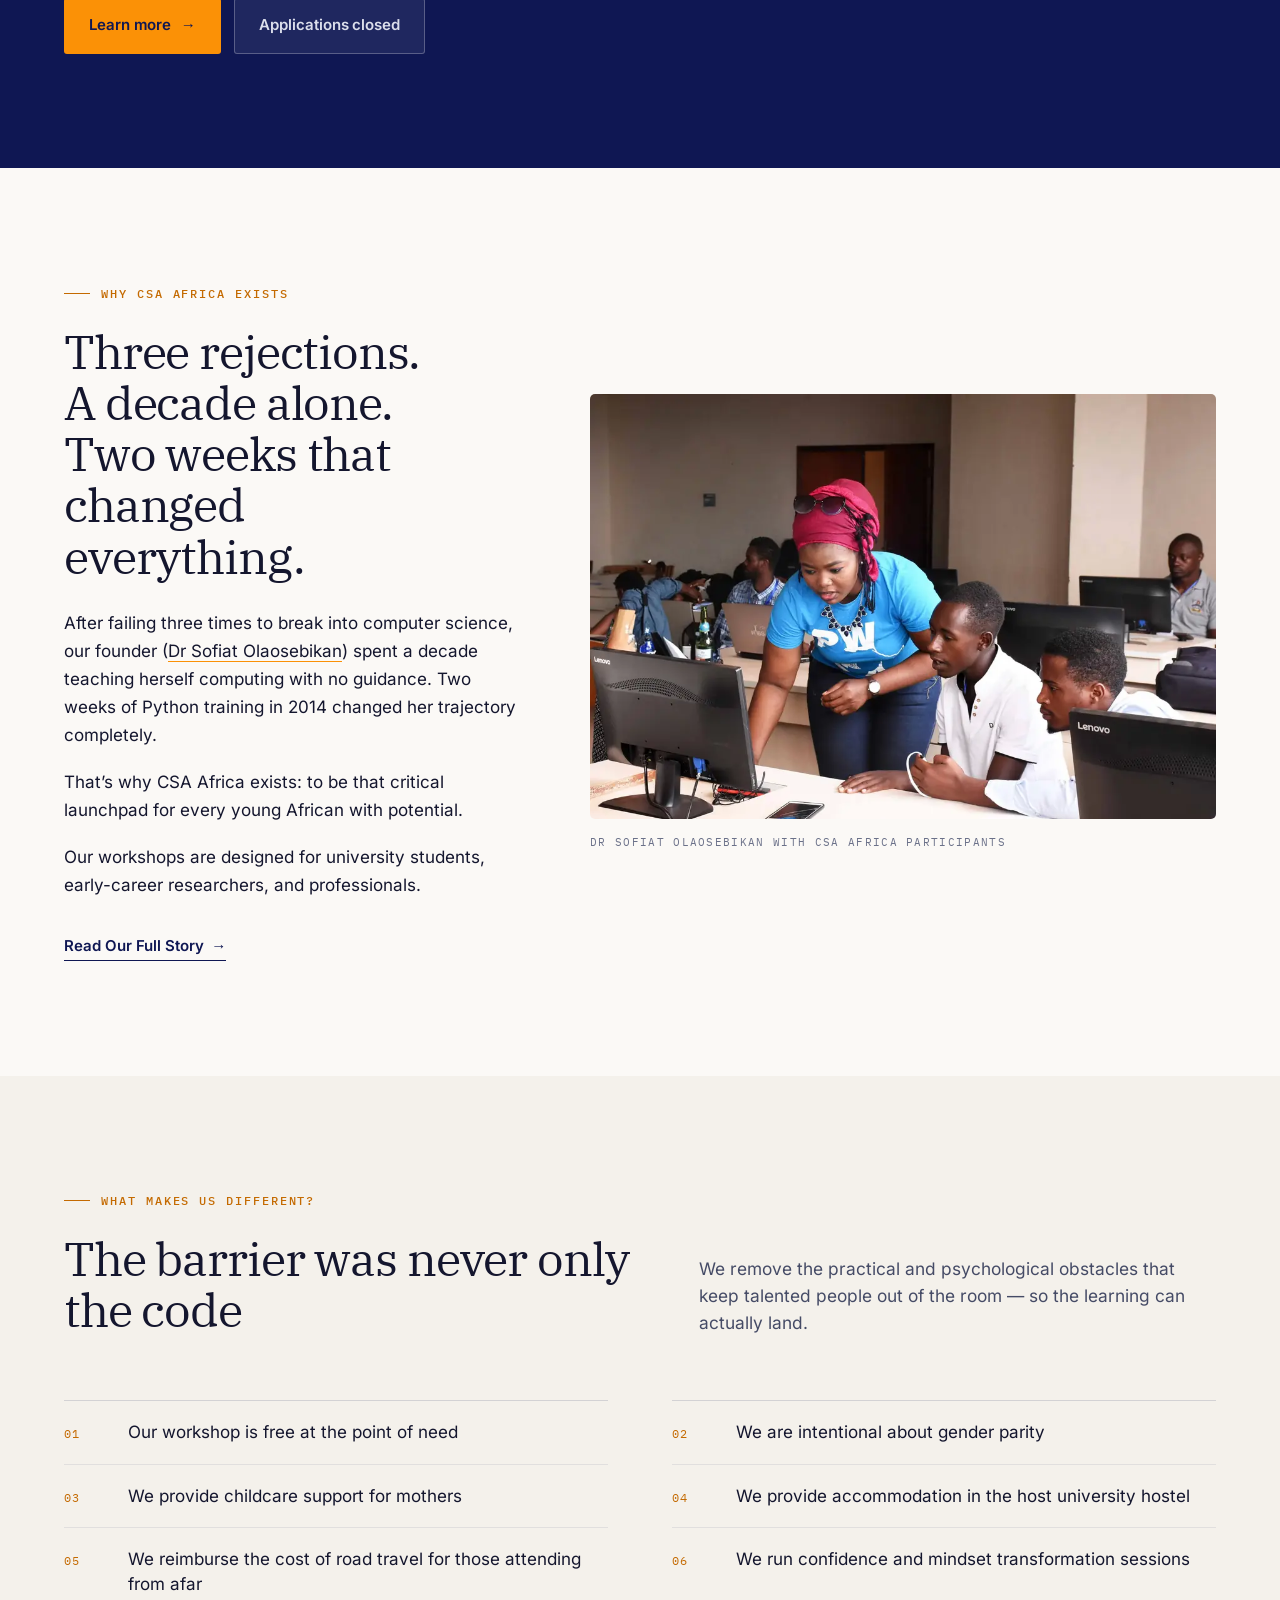
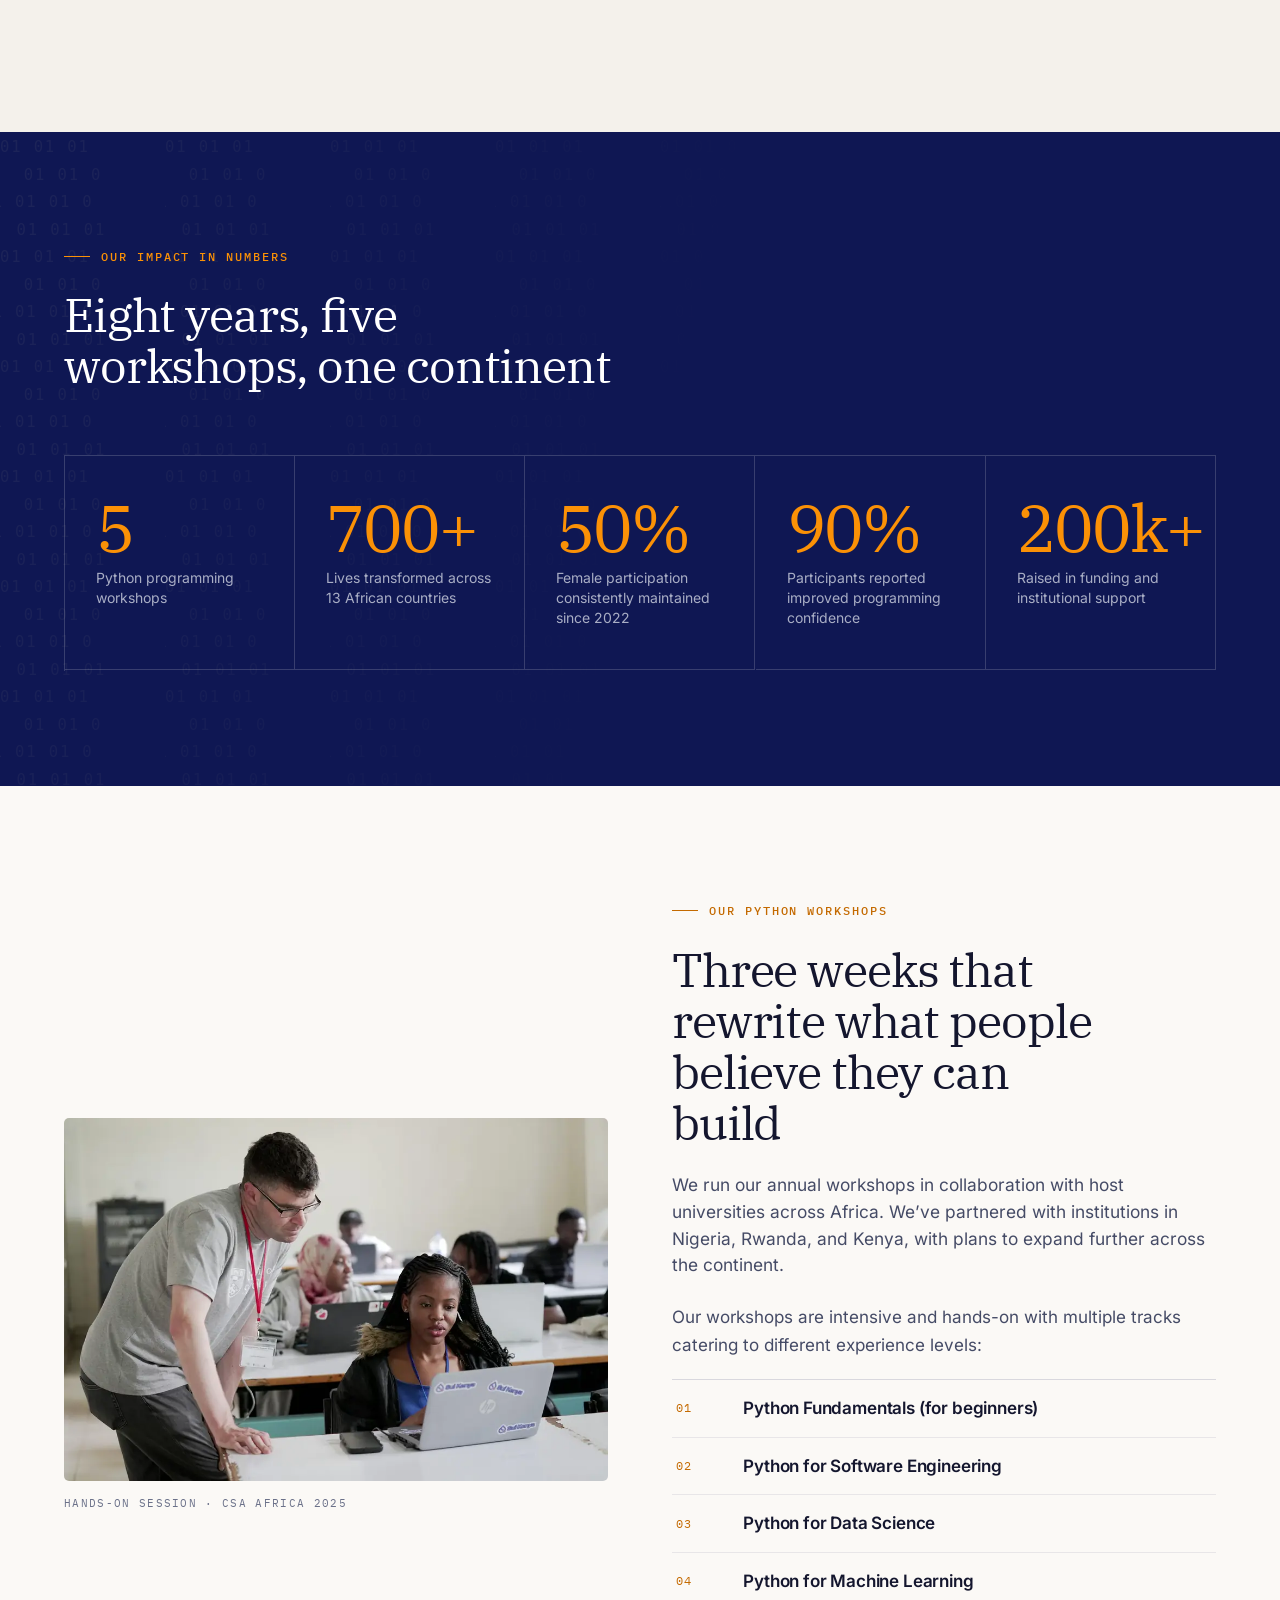
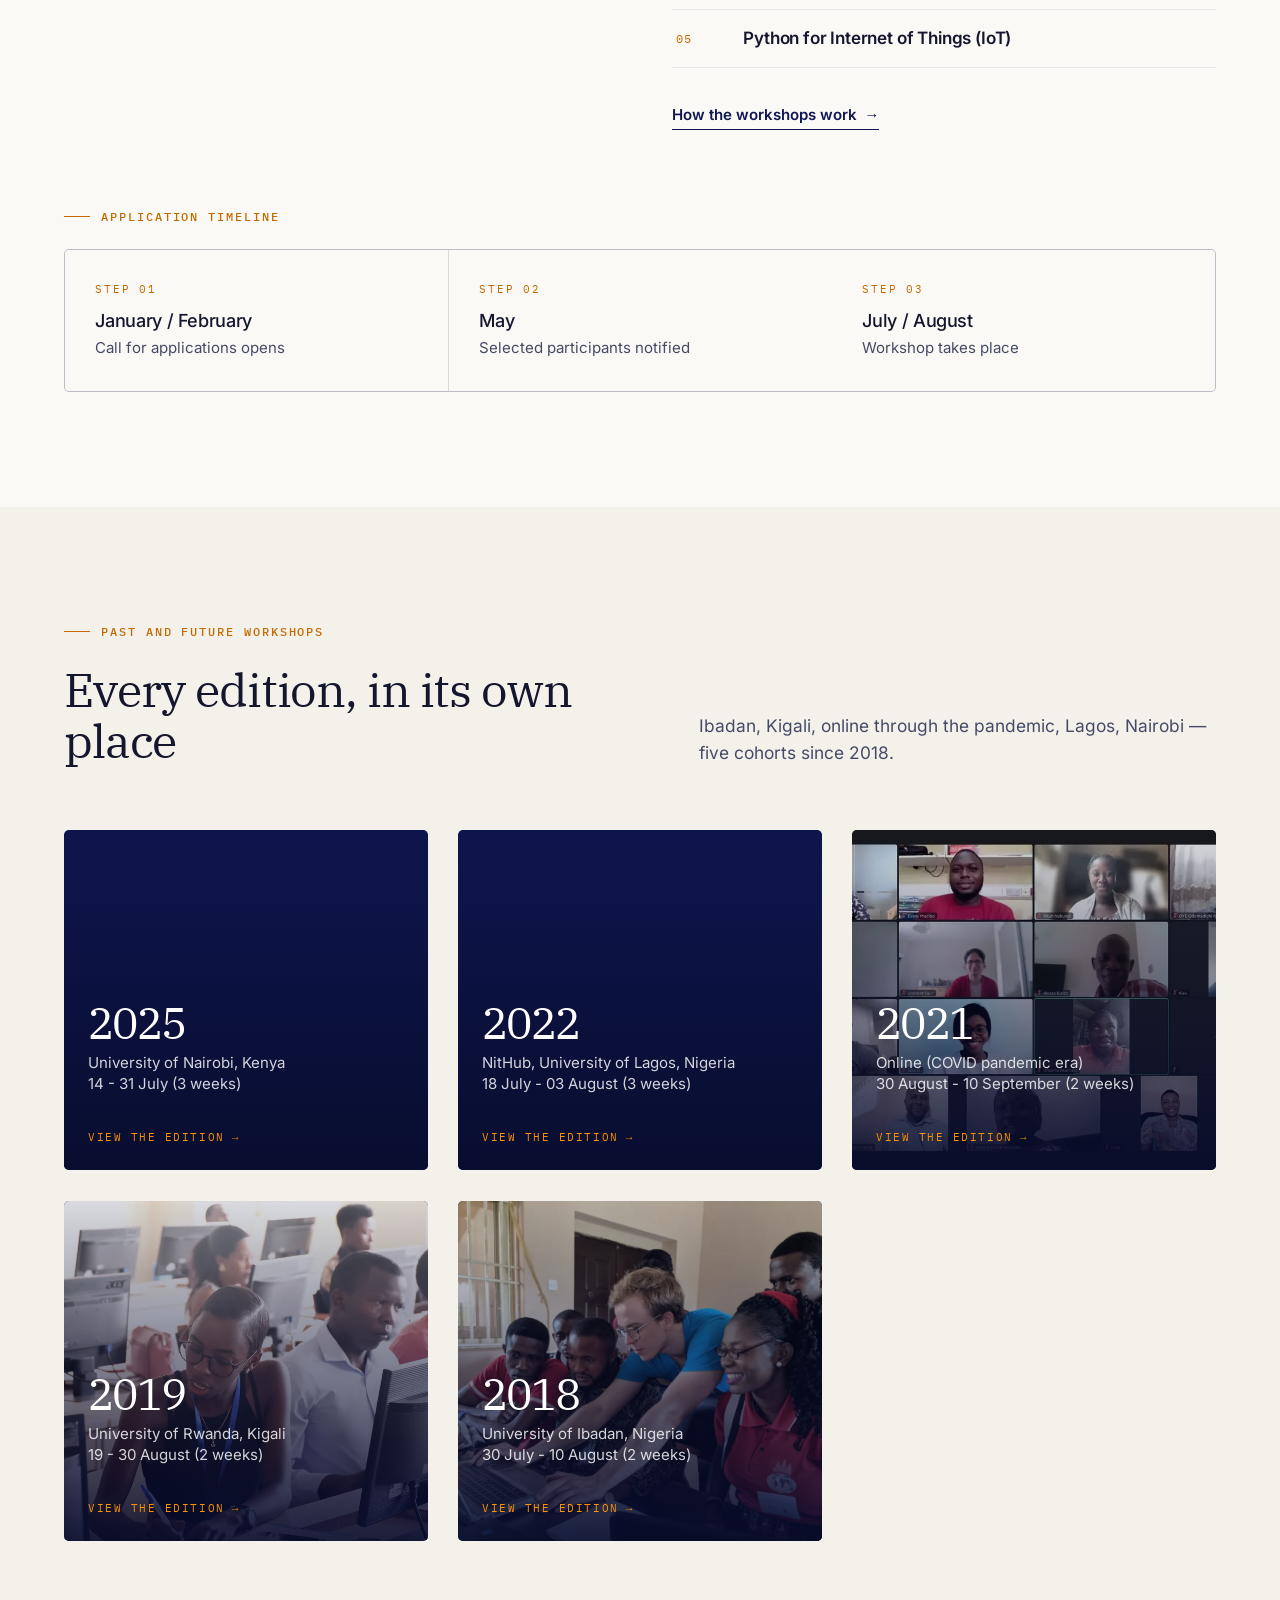
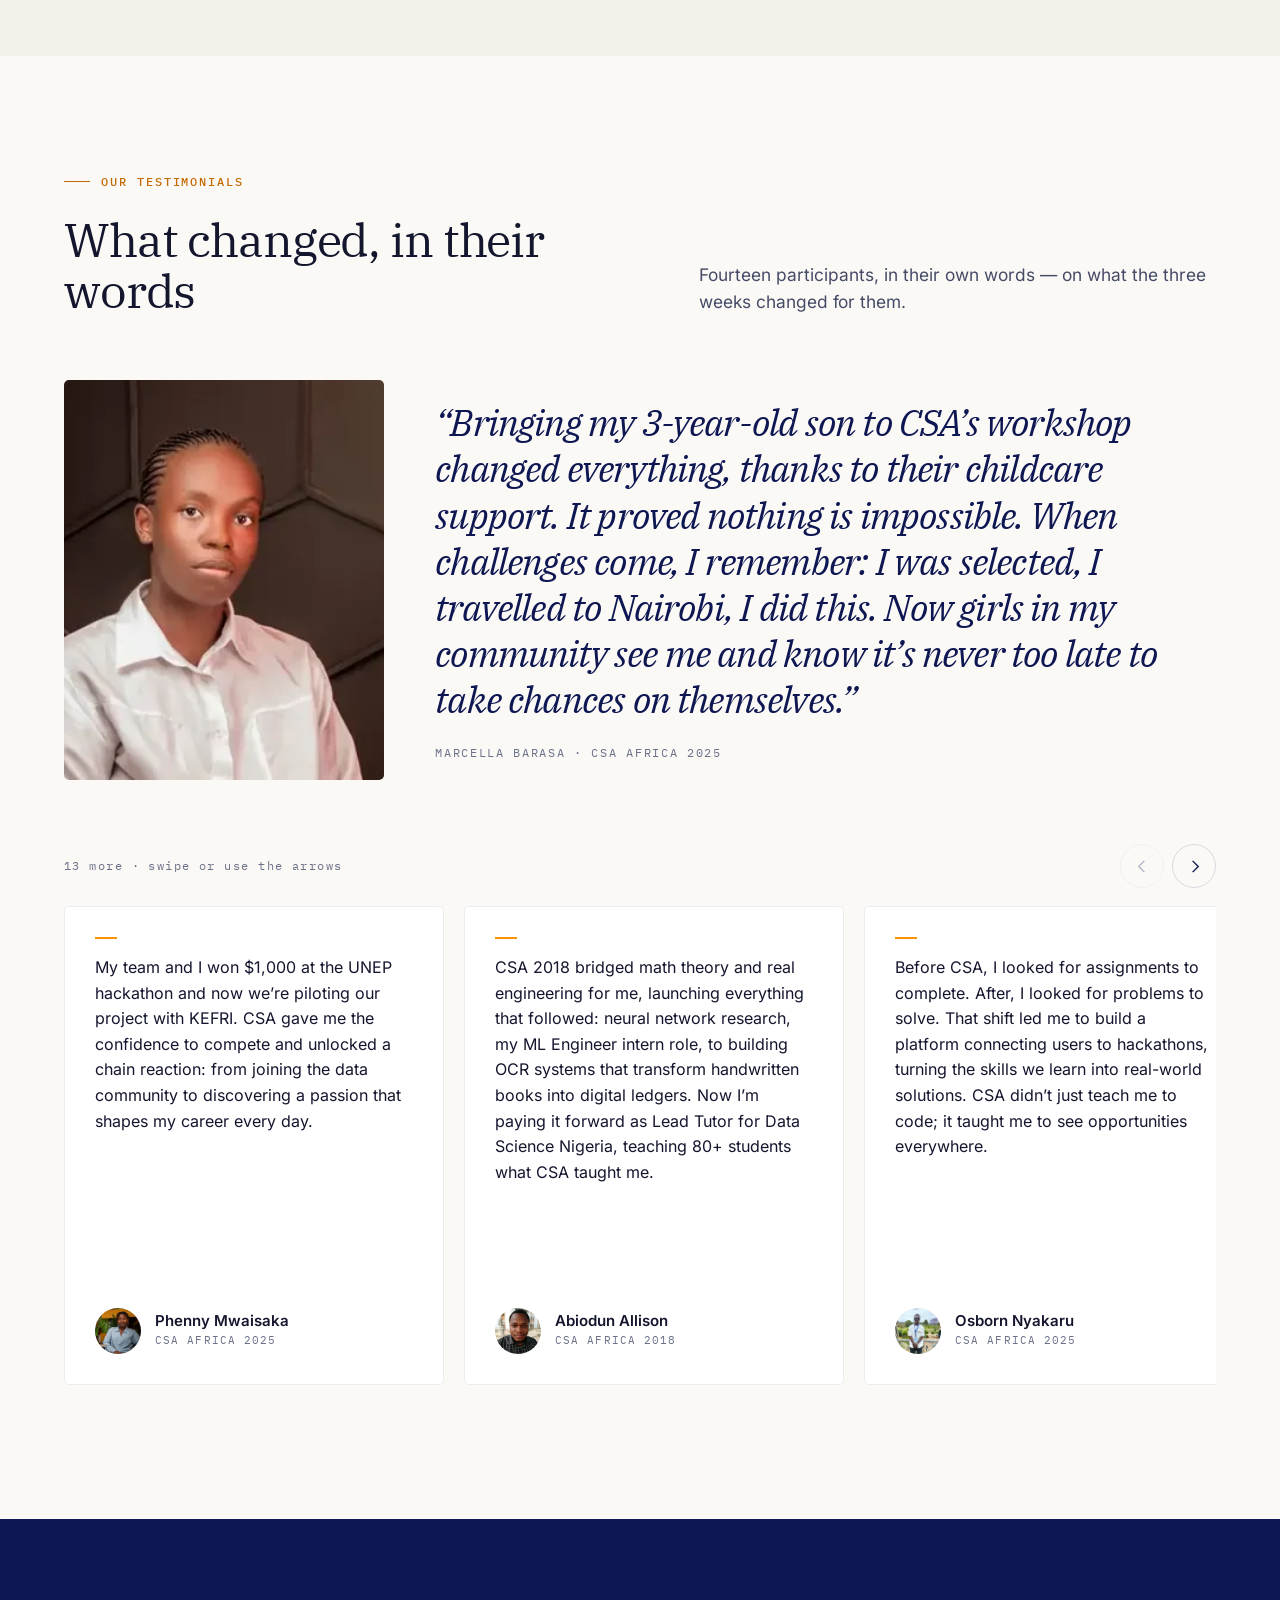
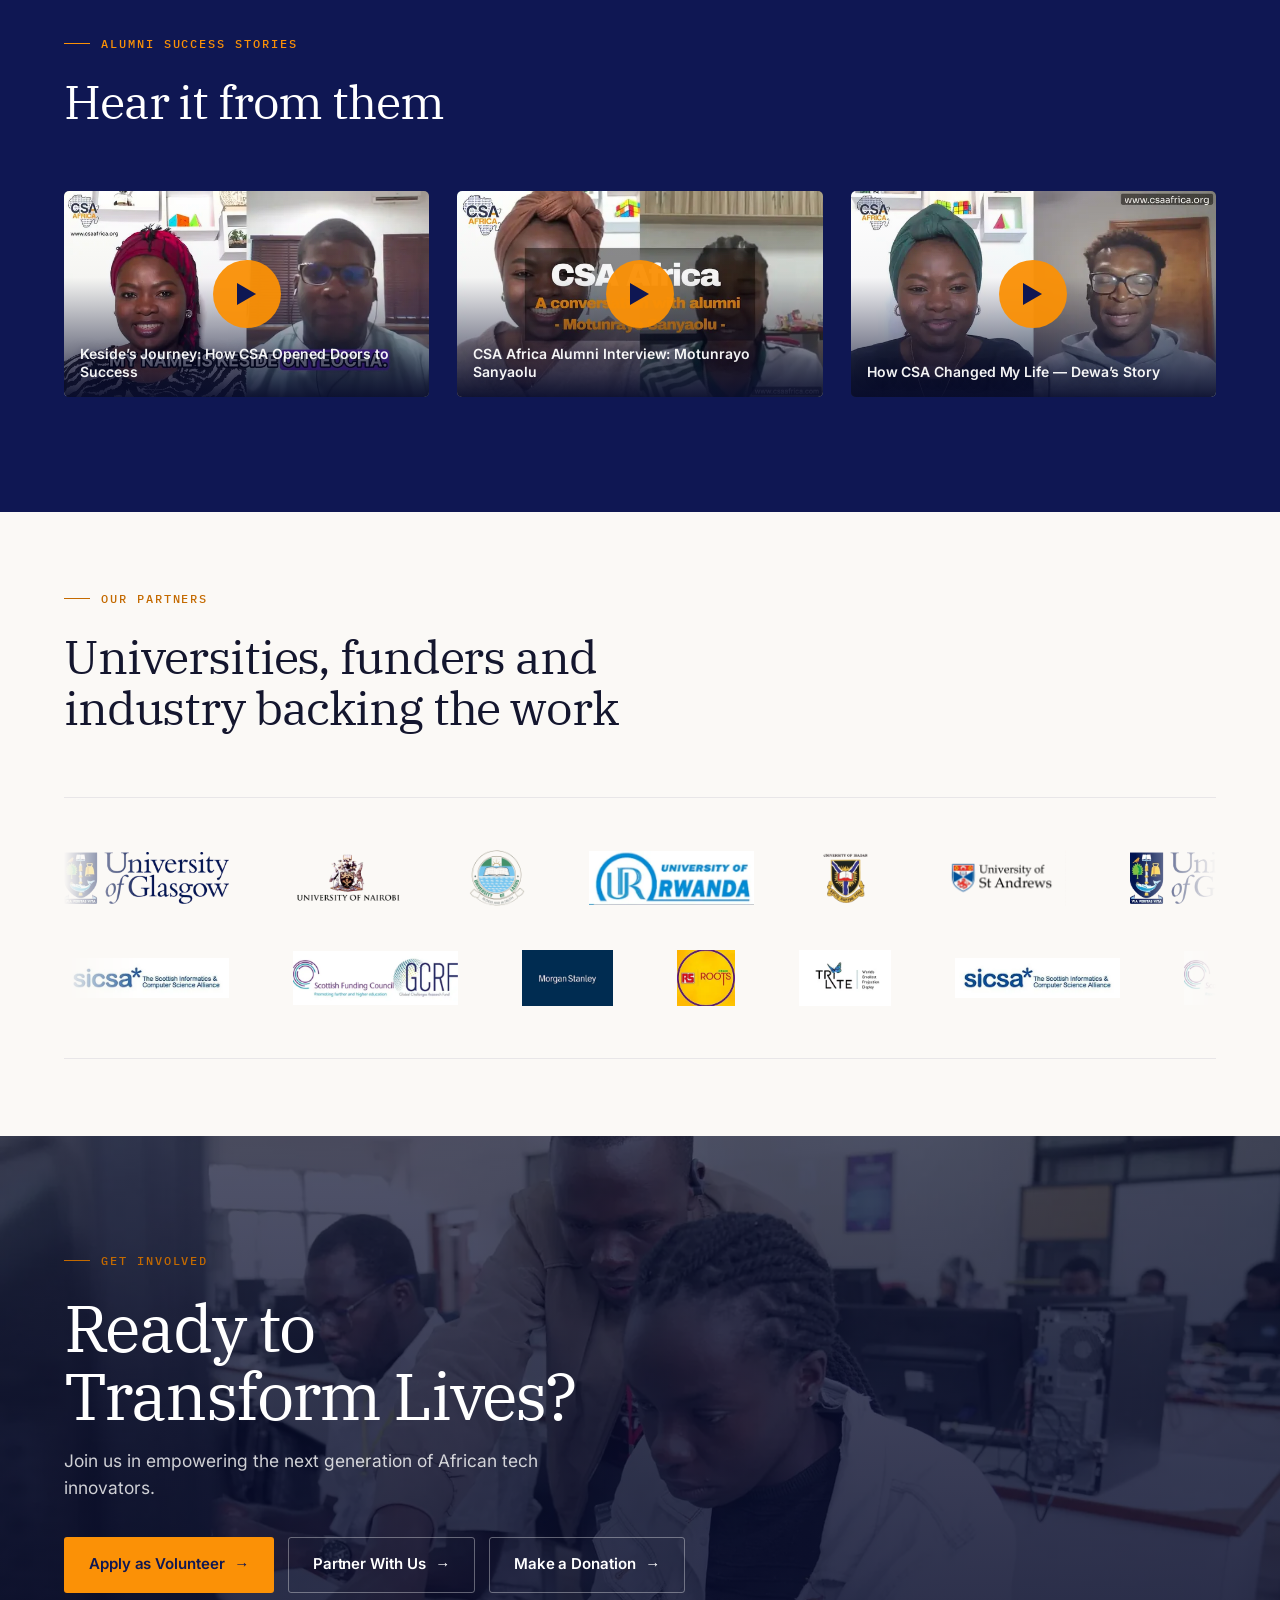
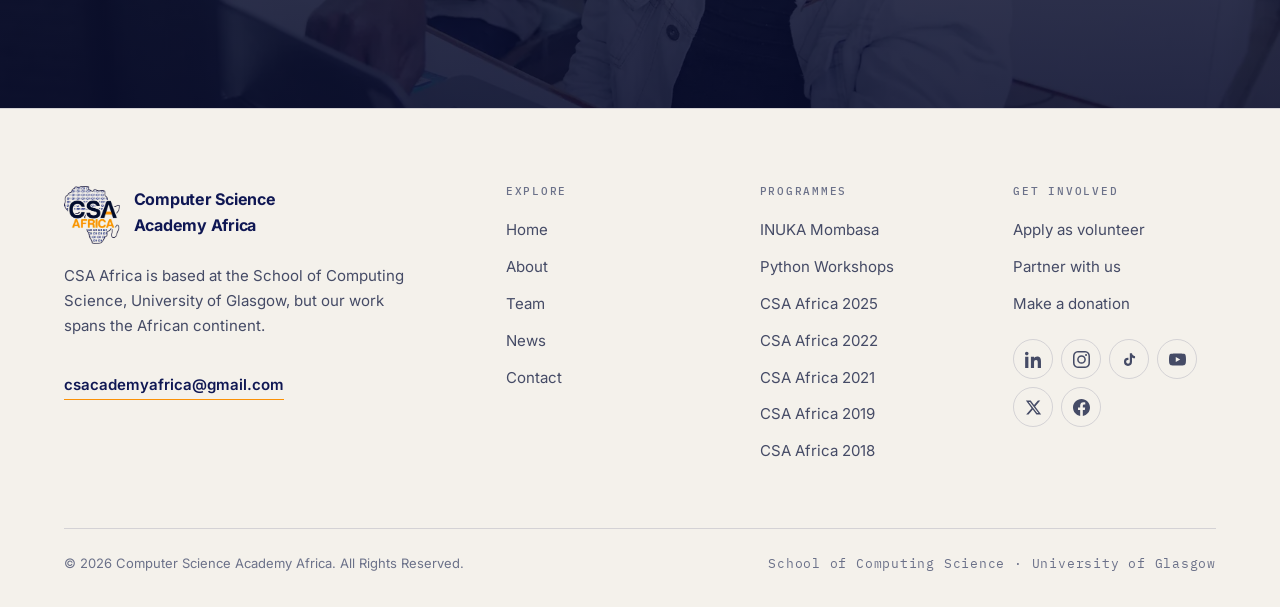
==== commit bb7b61d5: "Replace the INUKA announce bar with the social links The announce bar promoted an event whose applic" ====
--- a/index.html
+++ b/index.html
@@ -28,7 +28,7 @@
 </head>
 <body>
 <a class="skip-link" href="#main">Skip to content</a>
-<div class="announce"><div class="shell--wide"><div class="announce__in"><span><b>INUKA Mombasa</b></span><span class="dot"></span><span class="hide-sm">10&#8211;13 September &#183; Swahilipot Hub, Mombasa</span><span class="dot hide-sm"></span><a href="inuka-mombasa.html">Read about the programme &#8594;</a></div></div></div>
+<div class="topbar"><div class="shell--wide"><div class="topbar__in"><span class="topbar__tag">Follow CSA Africa</span><div class="socials socials--sm"><a href="https://www.linkedin.com/company/csaafrica/" target="_blank" rel="noopener" aria-label="Computer Science Academy Africa on LinkedIn"><svg viewBox="0 0 24 24" aria-hidden="true"><path d="M4.98 3.5C4.98 4.88 3.87 6 2.5 6S0 4.88 0 3.5 1.12 1 2.5 1 4.98 2.12 4.98 3.5zM.22 8.02h4.56V24H.22V8.02zM8.34 8.02h4.37v2.18h.06c.61-1.15 2.1-2.37 4.32-2.37 4.62 0 5.47 3.04 5.47 6.99V24h-4.56v-7.28c0-1.74-.03-3.98-2.43-3.98-2.43 0-2.8 1.9-2.8 3.86V24H8.34V8.02z"/></svg></a><a href="https://www.instagram.com/csacademyafrica/" target="_blank" rel="noopener" aria-label="Computer Science Academy Africa on Instagram"><svg viewBox="0 0 24 24" aria-hidden="true"><path d="M12 2.16c3.2 0 3.58.01 4.85.07 1.17.05 1.8.25 2.23.41.56.22.96.48 1.38.9.42.42.68.82.9 1.38.16.42.36 1.06.41 2.23.06 1.27.07 1.65.07 4.85s-.01 3.58-.07 4.85c-.05 1.17-.25 1.8-.41 2.23-.22.56-.48.96-.9 1.38-.42.42-.82.68-1.38.9-.42.16-1.06.36-2.23.41-1.27.06-1.65.07-4.85.07s-3.58-.01-4.85-.07c-1.17-.05-1.8-.25-2.23-.41-.56-.22-.96-.48-1.38-.9-.42-.42-.68-.82-.9-1.38-.16-.42-.36-1.06-.41-2.23C2.17 15.58 2.16 15.2 2.16 12s.01-3.58.07-4.85c.05-1.17.25-1.8.41-2.23.22-.56.48-.96.9-1.38.42-.42.82-.68 1.38-.9.42-.16 1.06-.36 2.23-.41C8.42 2.17 8.8 2.16 12 2.16zM12 0C8.74 0 8.33.01 7.05.07 5.78.13 4.9.33 4.14.63c-.79.3-1.46.72-2.12 1.38C1.35 2.68.94 3.35.63 4.14.33 4.9.13 5.78.07 7.05.01 8.33 0 8.74 0 12s.01 3.67.07 4.95c.06 1.27.26 2.15.56 2.91.3.79.72 1.46 1.38 2.12.66.66 1.33 1.07 2.12 1.38.76.3 1.64.5 2.91.56C8.33 23.99 8.74 24 12 24s3.67-.01 4.95-.07c1.27-.06 2.15-.26 2.91-.56.79-.3 1.46-.72 2.12-1.38.66-.66 1.07-1.33 1.38-2.12.3-.76.5-1.64.56-2.91.06-1.28.07-1.69.07-4.95s-.01-3.67-.07-4.95c-.06-1.27-.26-2.15-.56-2.91-.3-.79-.72-1.46-1.38-2.12C21.32 1.35 20.65.94 19.86.63 19.1.33 18.22.13 16.95.07 15.67.01 15.26 0 12 0zm0 5.84a6.16 6.16 0 100 12.32A6.16 6.16 0 0012 5.84zm0 10.16a4 4 0 110-8 4 4 0 010 8zm7.85-10.4a1.44 1.44 0 11-2.88 0 1.44 1.44 0 012.88 0z"/></svg></a><a href="https://www.tiktok.com/@csacademyafrica" target="_blank" rel="noopener" aria-label="Computer Science Academy Africa on TikTok"><svg viewBox="0 0 24 24" aria-hidden="true"><path d="M16.6 5.82A4.28 4.28 0 0115.54 3h-3.09v12.4a2.59 2.59 0 01-2.59 2.5 2.59 2.59 0 01-2.59-2.59 2.59 2.59 0 013.19-2.52V9.66a5.7 5.7 0 00-.6-.03A5.68 5.68 0 004.2 15.3 5.68 5.68 0 009.86 21a5.68 5.68 0 005.68-5.68V9.01a7.35 7.35 0 004.3 1.38V7.3a4.28 4.28 0 01-3.24-1.48z"/></svg></a><a href="https://www.youtube.com/channel/UCXm5CcHVNkjLK9IsHDnKdrA" target="_blank" rel="noopener" aria-label="Computer Science Academy Africa on YouTube"><svg viewBox="0 0 24 24" aria-hidden="true"><path d="M23.5 6.19a3.02 3.02 0 00-2.12-2.14C19.5 3.55 12 3.55 12 3.55s-7.5 0-9.38.5A3.02 3.02 0 00.5 6.19C0 8.08 0 12 0 12s0 3.92.5 5.81a3.02 3.02 0 002.12 2.14c1.88.5 9.38.5 9.38.5s7.5 0 9.38-.5a3.02 3.02 0 002.12-2.14C24 15.92 24 12 24 12s0-3.92-.5-5.81zM9.55 15.57V8.43L15.82 12l-6.27 3.57z"/></svg></a><a href="https://twitter.com/CSAcademyAfrica" target="_blank" rel="noopener" aria-label="Computer Science Academy Africa on X"><svg viewBox="0 0 24 24" aria-hidden="true"><path d="M18.24 2.25h3.31l-7.23 8.26 8.5 11.24h-6.66l-5.21-6.82-5.97 6.82H1.66l7.73-8.84L1.25 2.25h6.83l4.71 6.23 5.45-6.23zm-1.16 17.52h1.83L7.08 4.13H5.12l11.96 15.64z"/></svg></a><a href="https://www.facebook.com/CSAcademyAfrica/" target="_blank" rel="noopener" aria-label="Computer Science Academy Africa on Facebook"><svg viewBox="0 0 24 24" aria-hidden="true"><path d="M24 12.07C24 5.4 18.63 0 12 0S0 5.4 0 12.07C0 18.1 4.39 23.09 10.13 24v-8.44H7.08v-3.49h3.05V9.41c0-3.02 1.79-4.69 4.53-4.69 1.31 0 2.68.24 2.68.24v2.96h-1.51c-1.49 0-1.96.93-1.96 1.89v2.26h3.33l-.53 3.49h-2.8V24C19.61 23.09 24 18.1 24 12.07z"/></svg></a></div></div></div></div>
 <header class="site-header">
 <div class="shell--wide"><div class="site-header__in">
   <a class="brand" href="index.html" aria-label="Computer Science Academy Africa — home">
--- a/assets/css/main.css
+++ b/assets/css/main.css
@@ -314,6 +314,49 @@
 .ilink:hover { background: rgba(251, 145, 6, 0.16); }
 
 /* ---------------------------------------------------------------- 6. header */
+/* Social strip above the header. Not sticky - see topbar() in build.py. */
+.topbar {
+  background: var(--navy-deep);
+  border-bottom: 1px solid rgba(255, 255, 255, 0.08);
+}
+.topbar__in {
+  display: flex;
+  align-items: center;
+  justify-content: flex-end;
+  gap: 1rem;
+  min-height: 38px;
+}
+.topbar__tag {
+  font-family: var(--mono);
+  font-size: 0.68rem;
+  letter-spacing: 0.14em;
+  text-transform: uppercase;
+  color: var(--on-dark-2);
+}
+.socials--sm a {
+  width: 28px;
+  height: 28px;
+  border-color: rgba(255, 255, 255, 0.18);
+  color: var(--on-dark-2);
+}
+/* The footer's navy-on-paper hover would vanish here, so invert it. */
+.socials--sm a:hover {
+  background: var(--amber);
+  border-color: var(--amber);
+  color: var(--navy-deep);
+  transform: none;
+}
+.socials--sm svg { width: 14px; height: 14px; }
+@media (max-width: 760px) {
+  .topbar__in { justify-content: center; min-height: 44px; }
+  .topbar__tag { display: none; }
+  /* 28px clears WCAG 2.5.8 but is a mean tap target. On a phone the strip
+     holds nothing else, so the icons take the room: 6 x 36 + gaps = 246px,
+     inside the 280px a 320px screen leaves after gutters. */
+  .socials--sm a { width: 36px; height: 36px; }
+  .socials--sm svg { width: 16px; height: 16px; }
+}
+
 .announce {
   position: relative;
   z-index: 101;
@@ -1739,7 +1782,7 @@
 
 /* ---------------------------------------------------------------- 24. print */
 @media print {
-  .site-header, .announce, .drawer, .cta-band, .socials, .rail-controls { display: none !important; }
+  .site-header, .topbar, .announce, .drawer, .cta-band, .socials, .rail-controls { display: none !important; }
   body { background: #fff; color: #000; }
   .hero, .phero { color: #000; min-height: auto; }
   .hero__media, .phero__media, .hero__scrim, .phero__scrim, .hero__motion { display: none; }
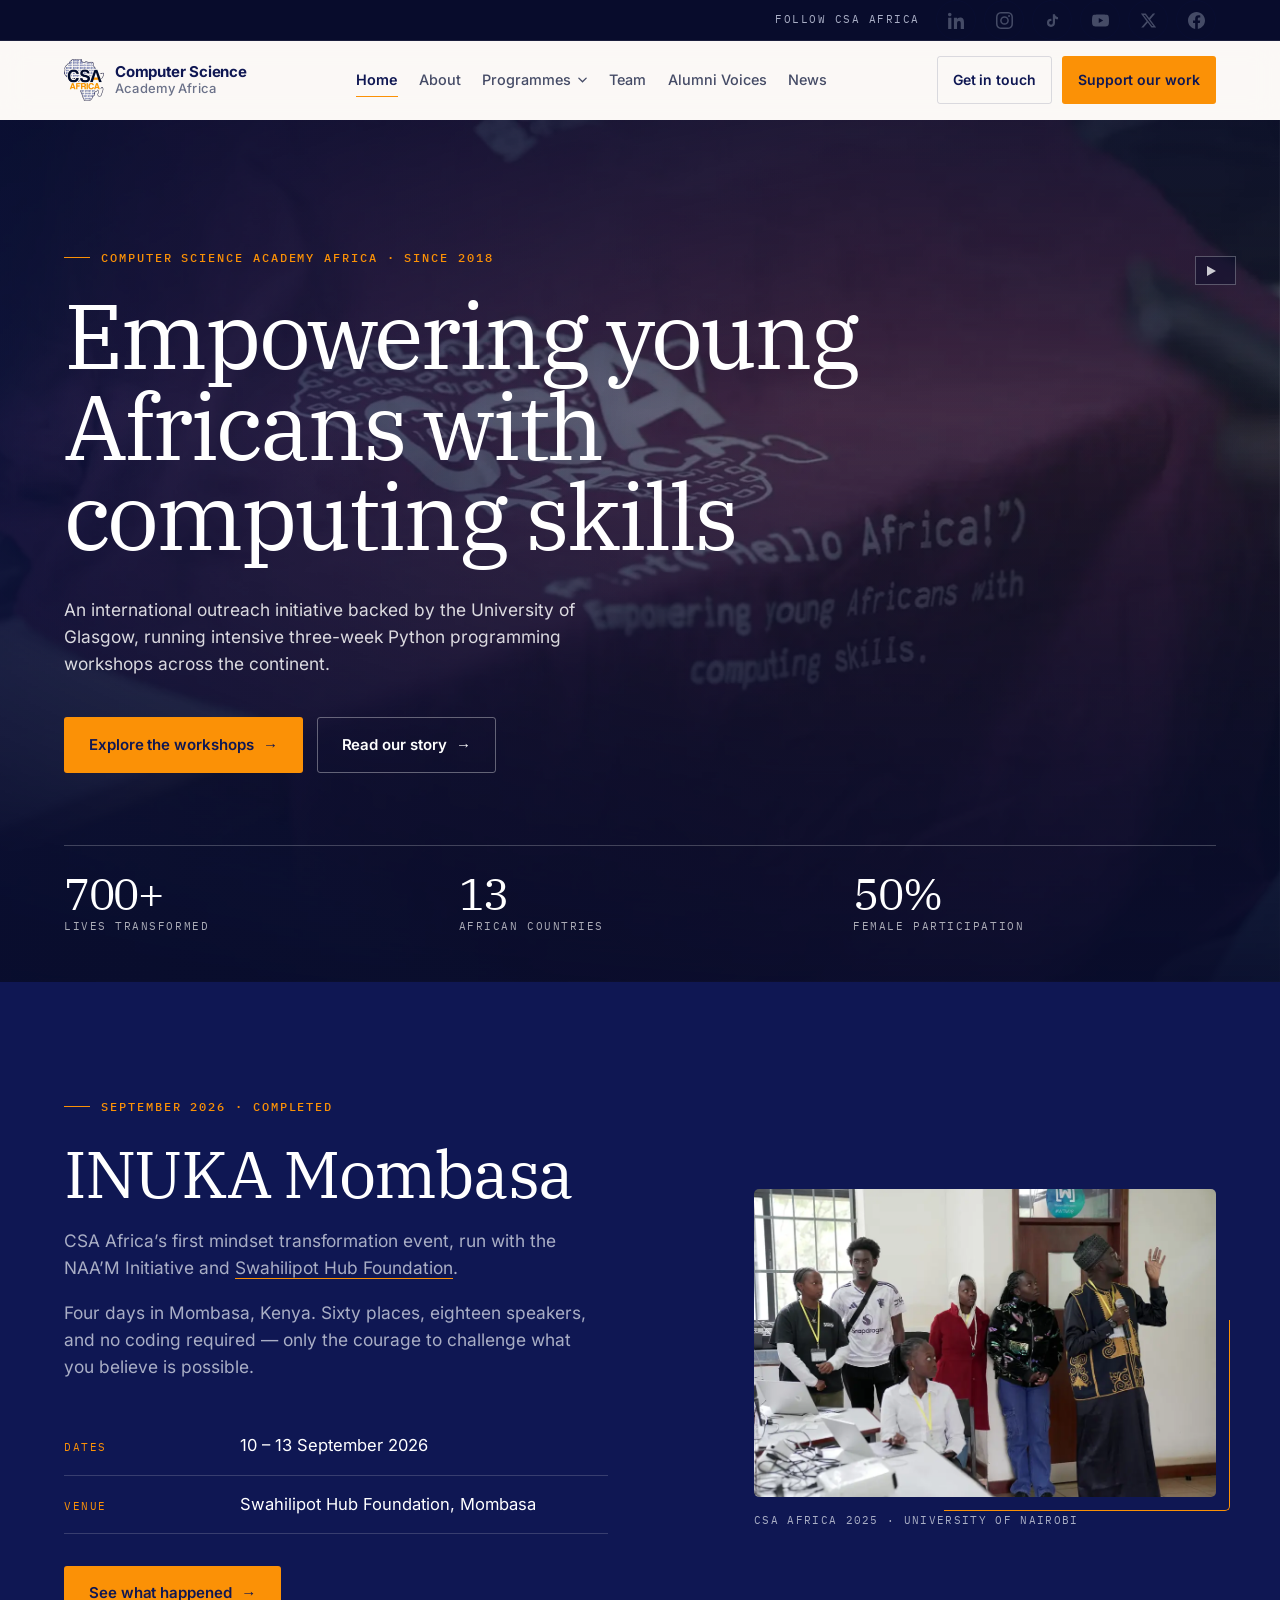
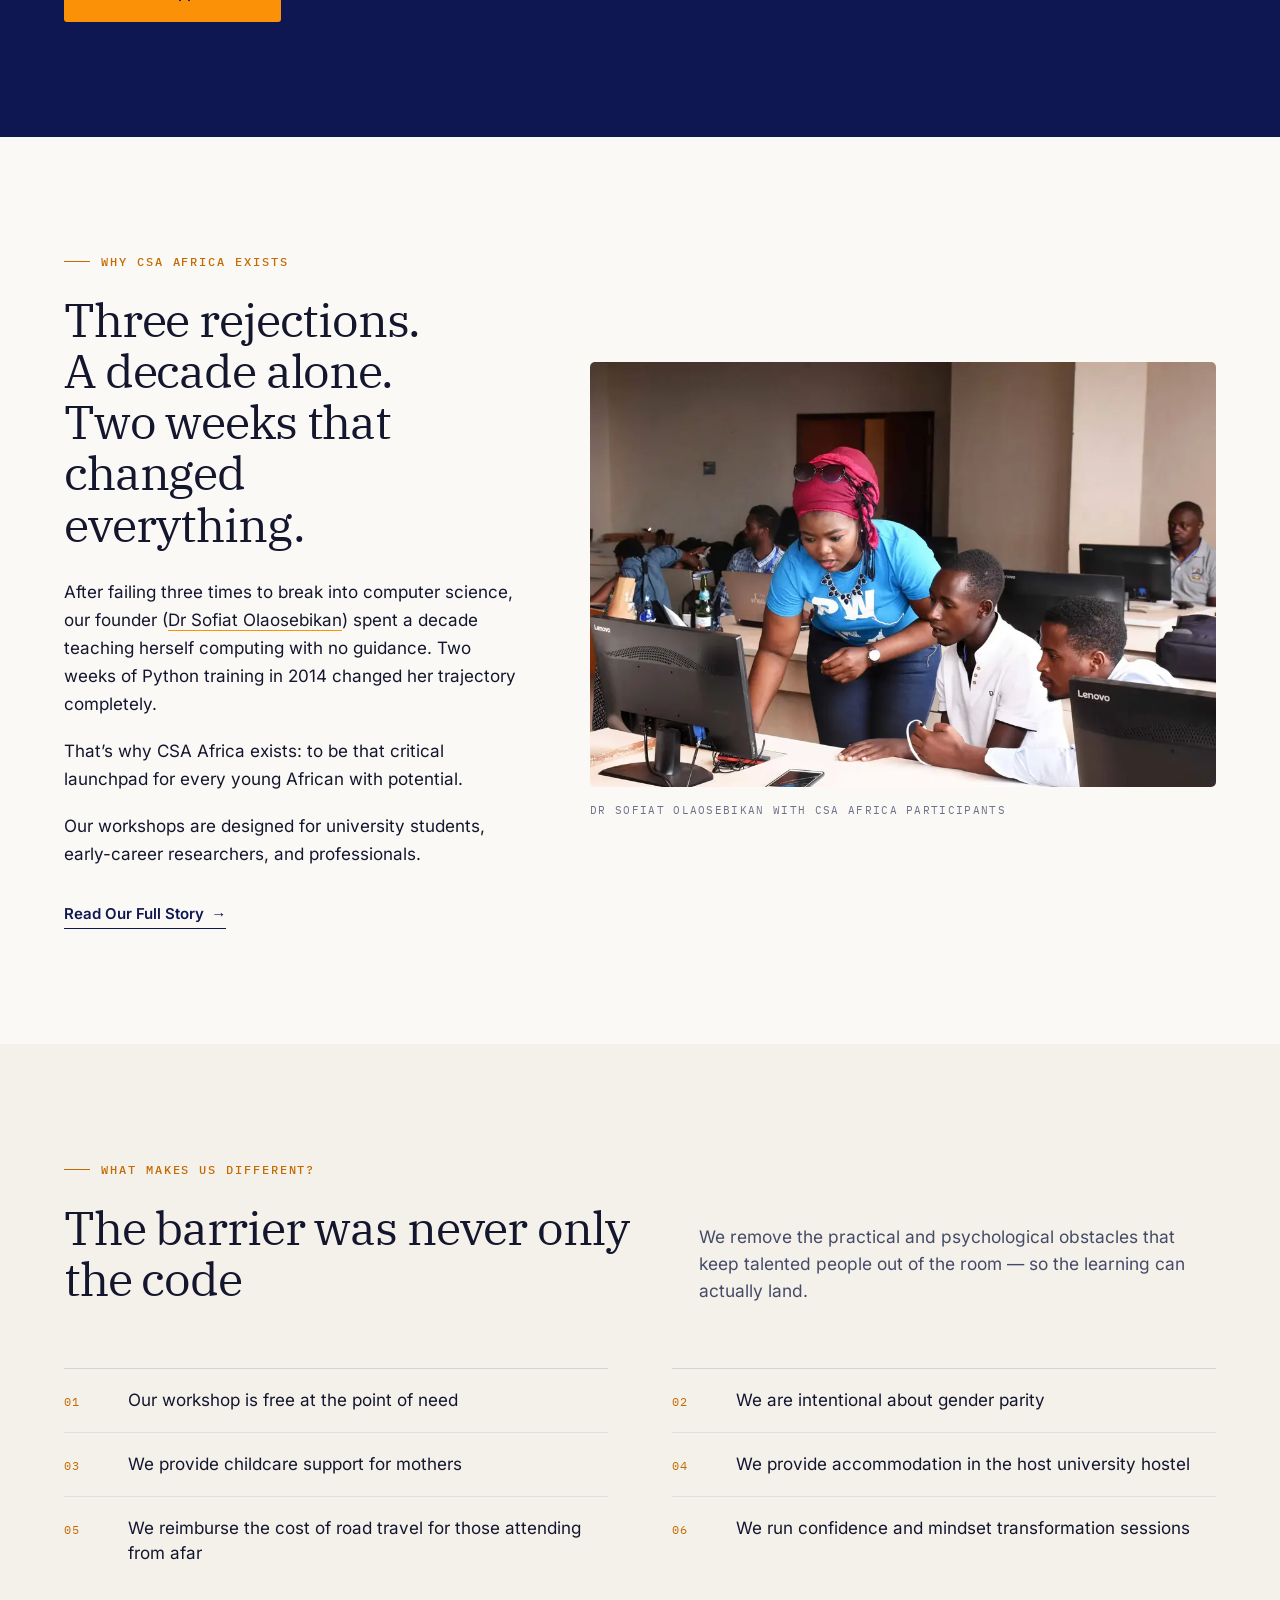
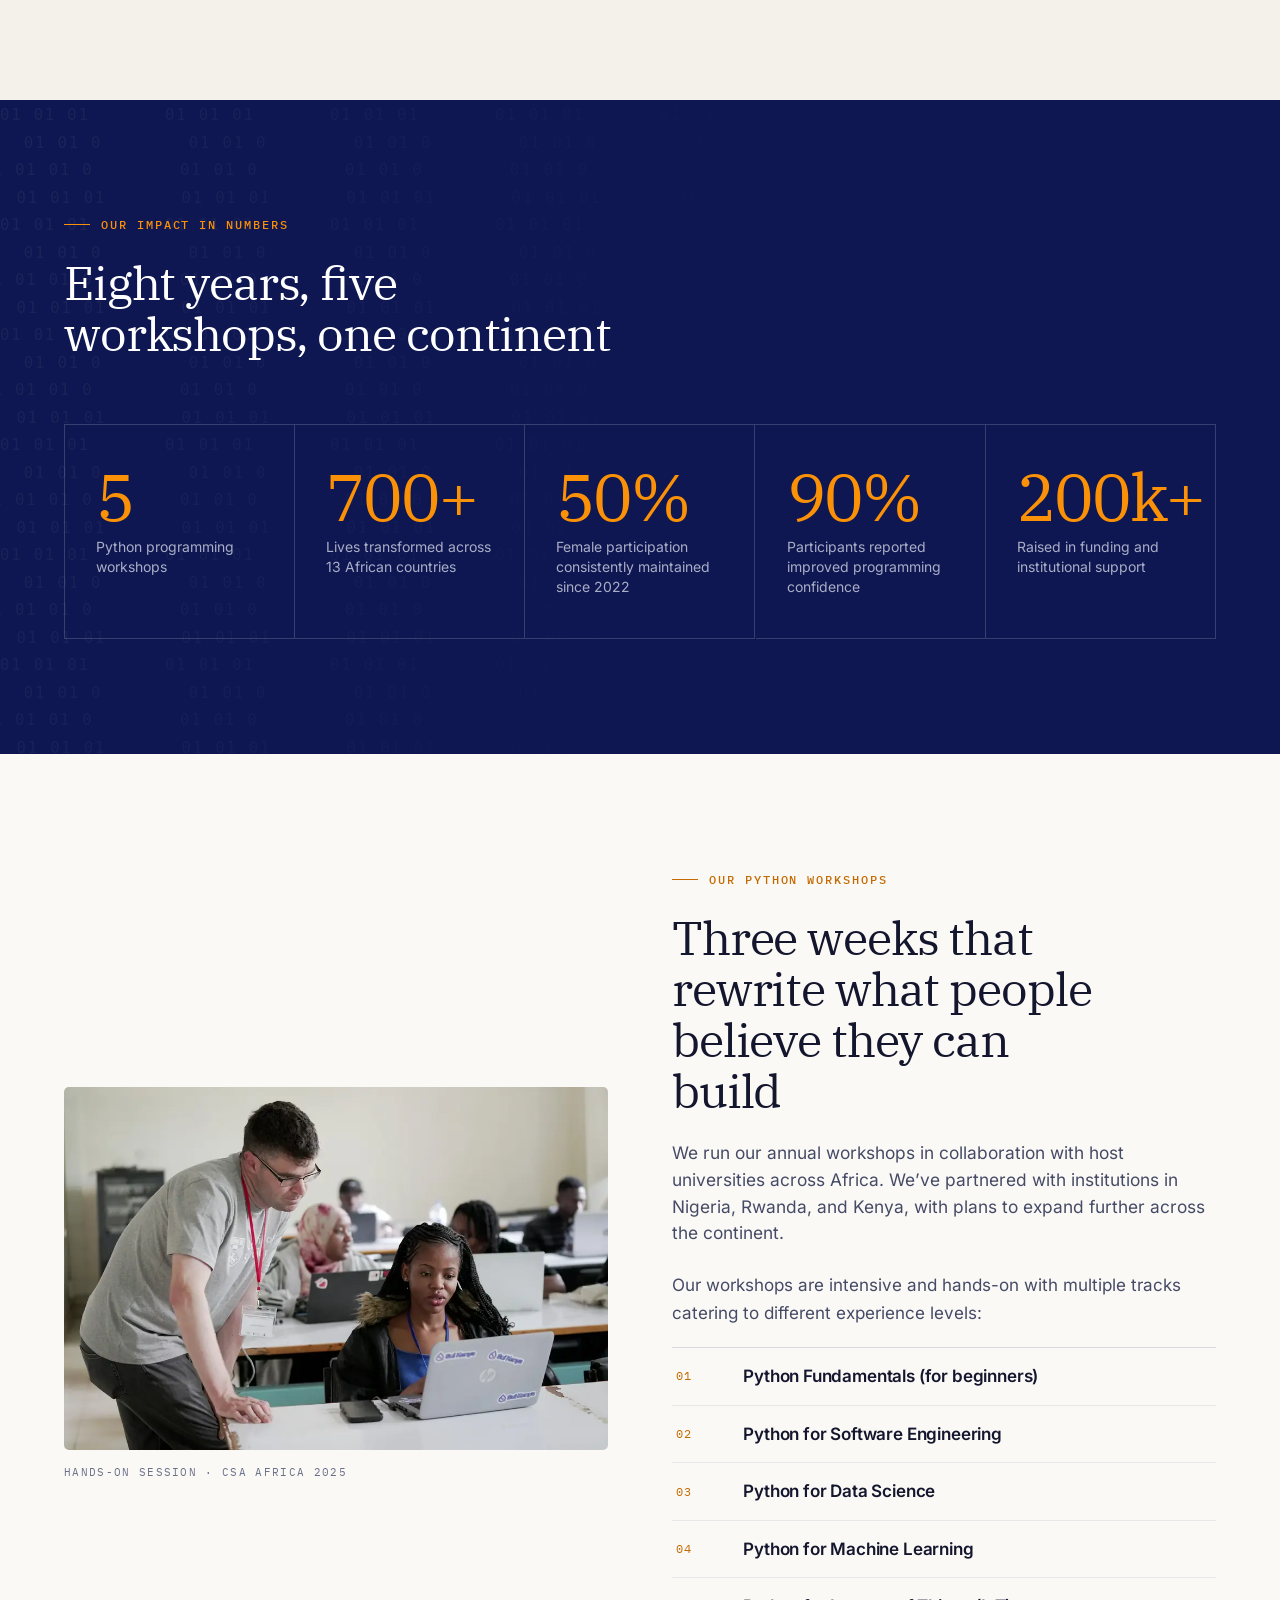
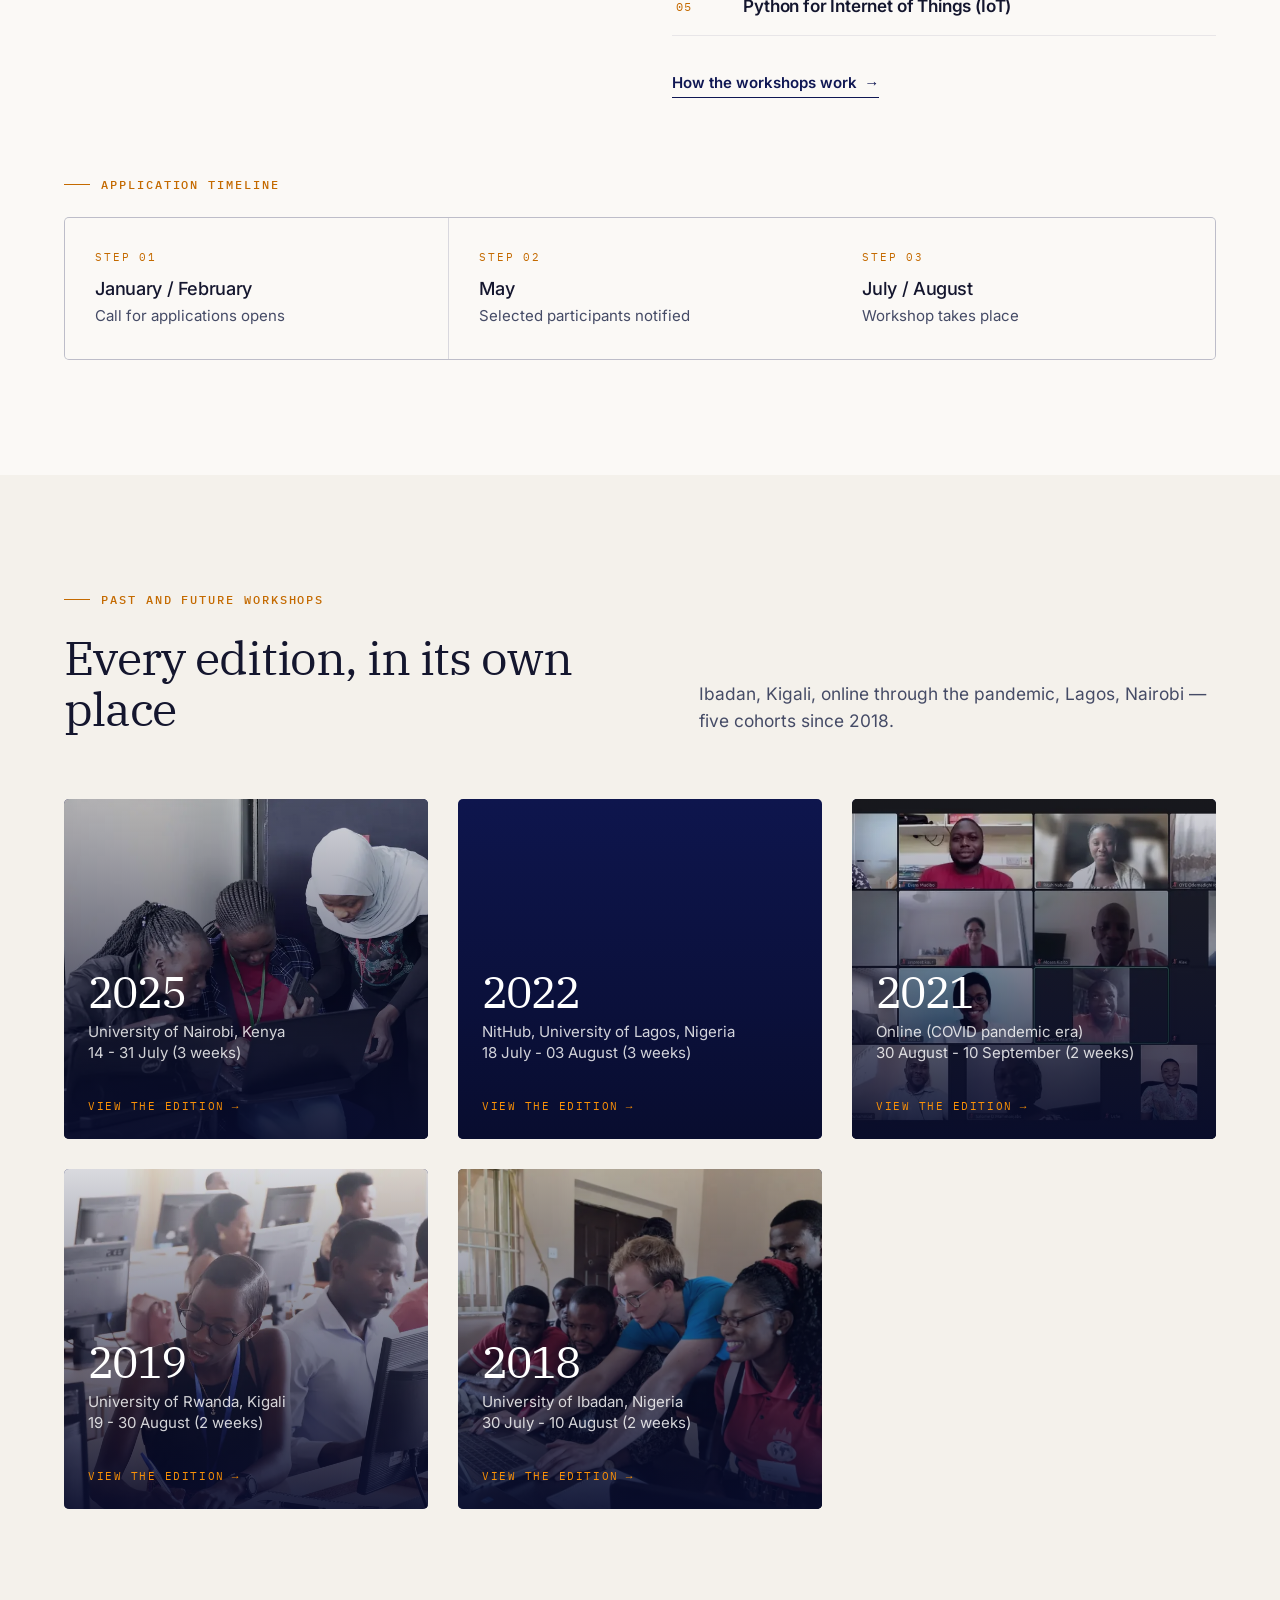
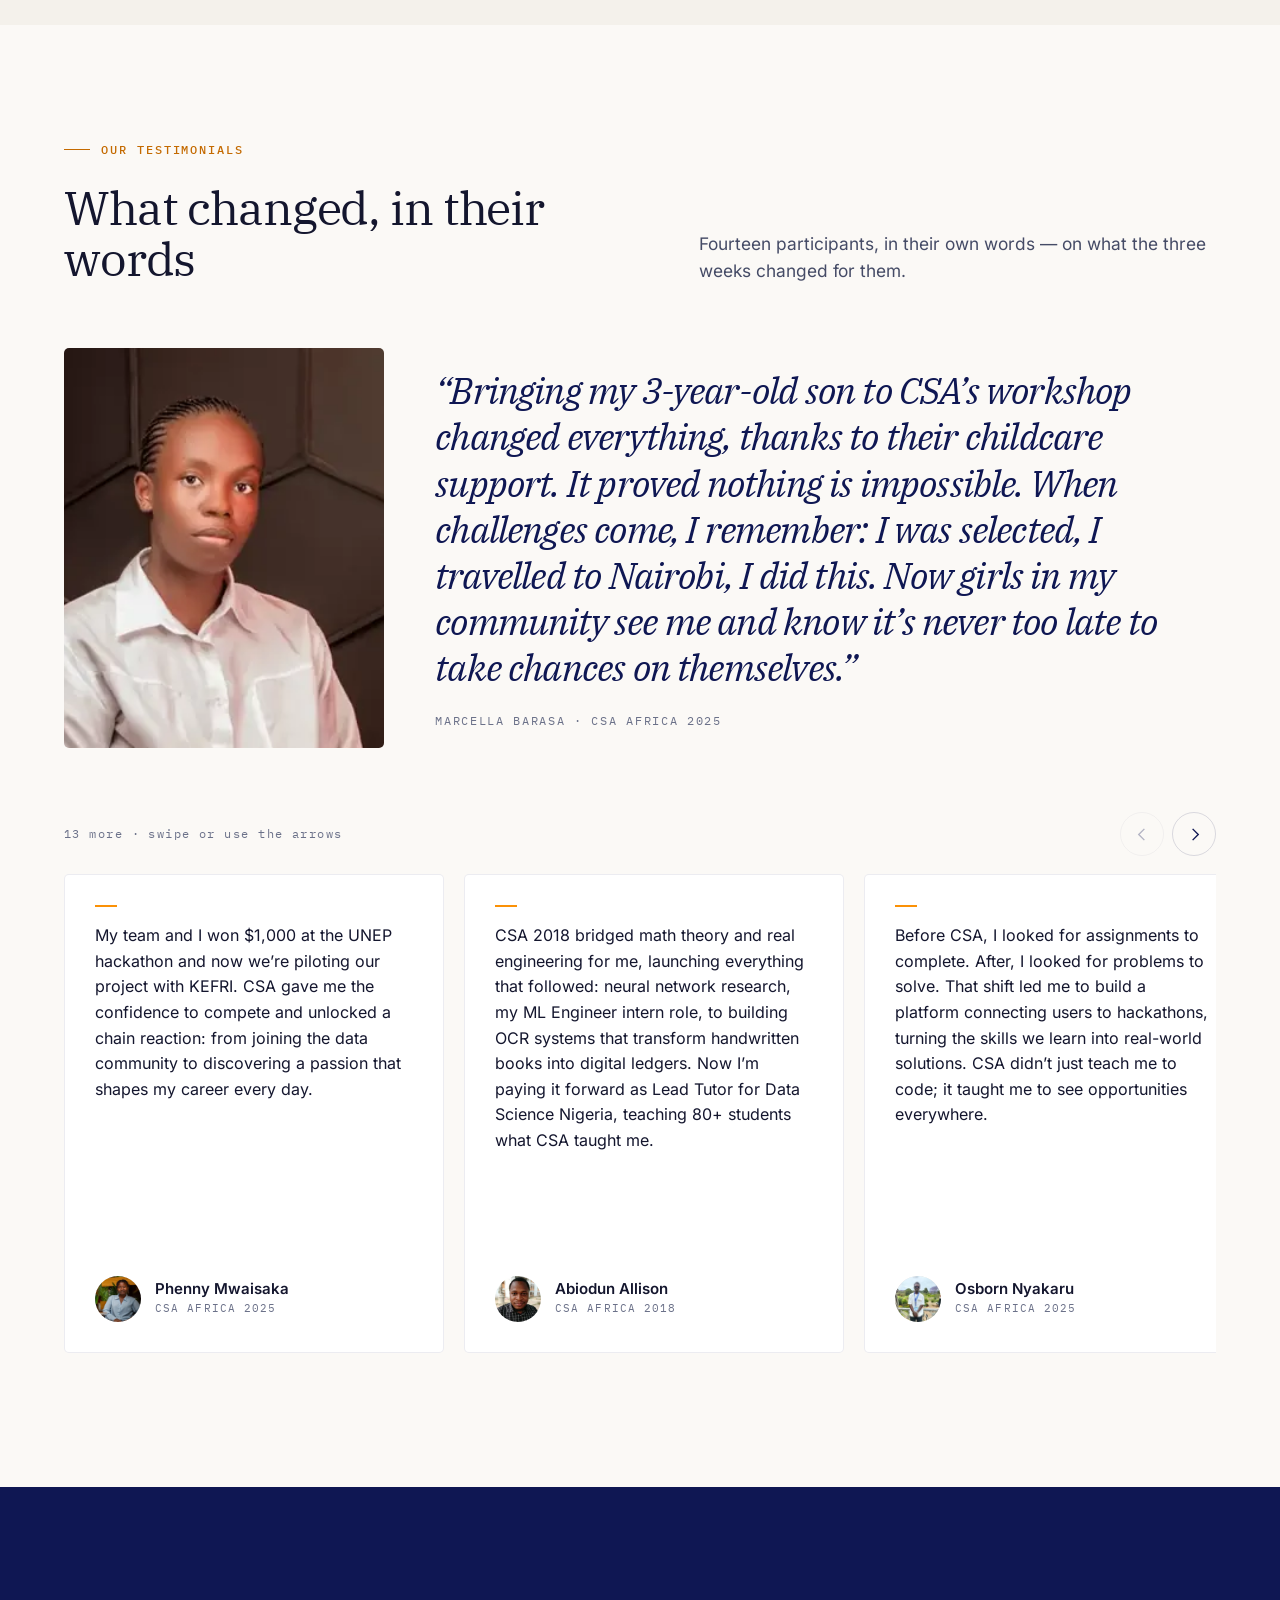
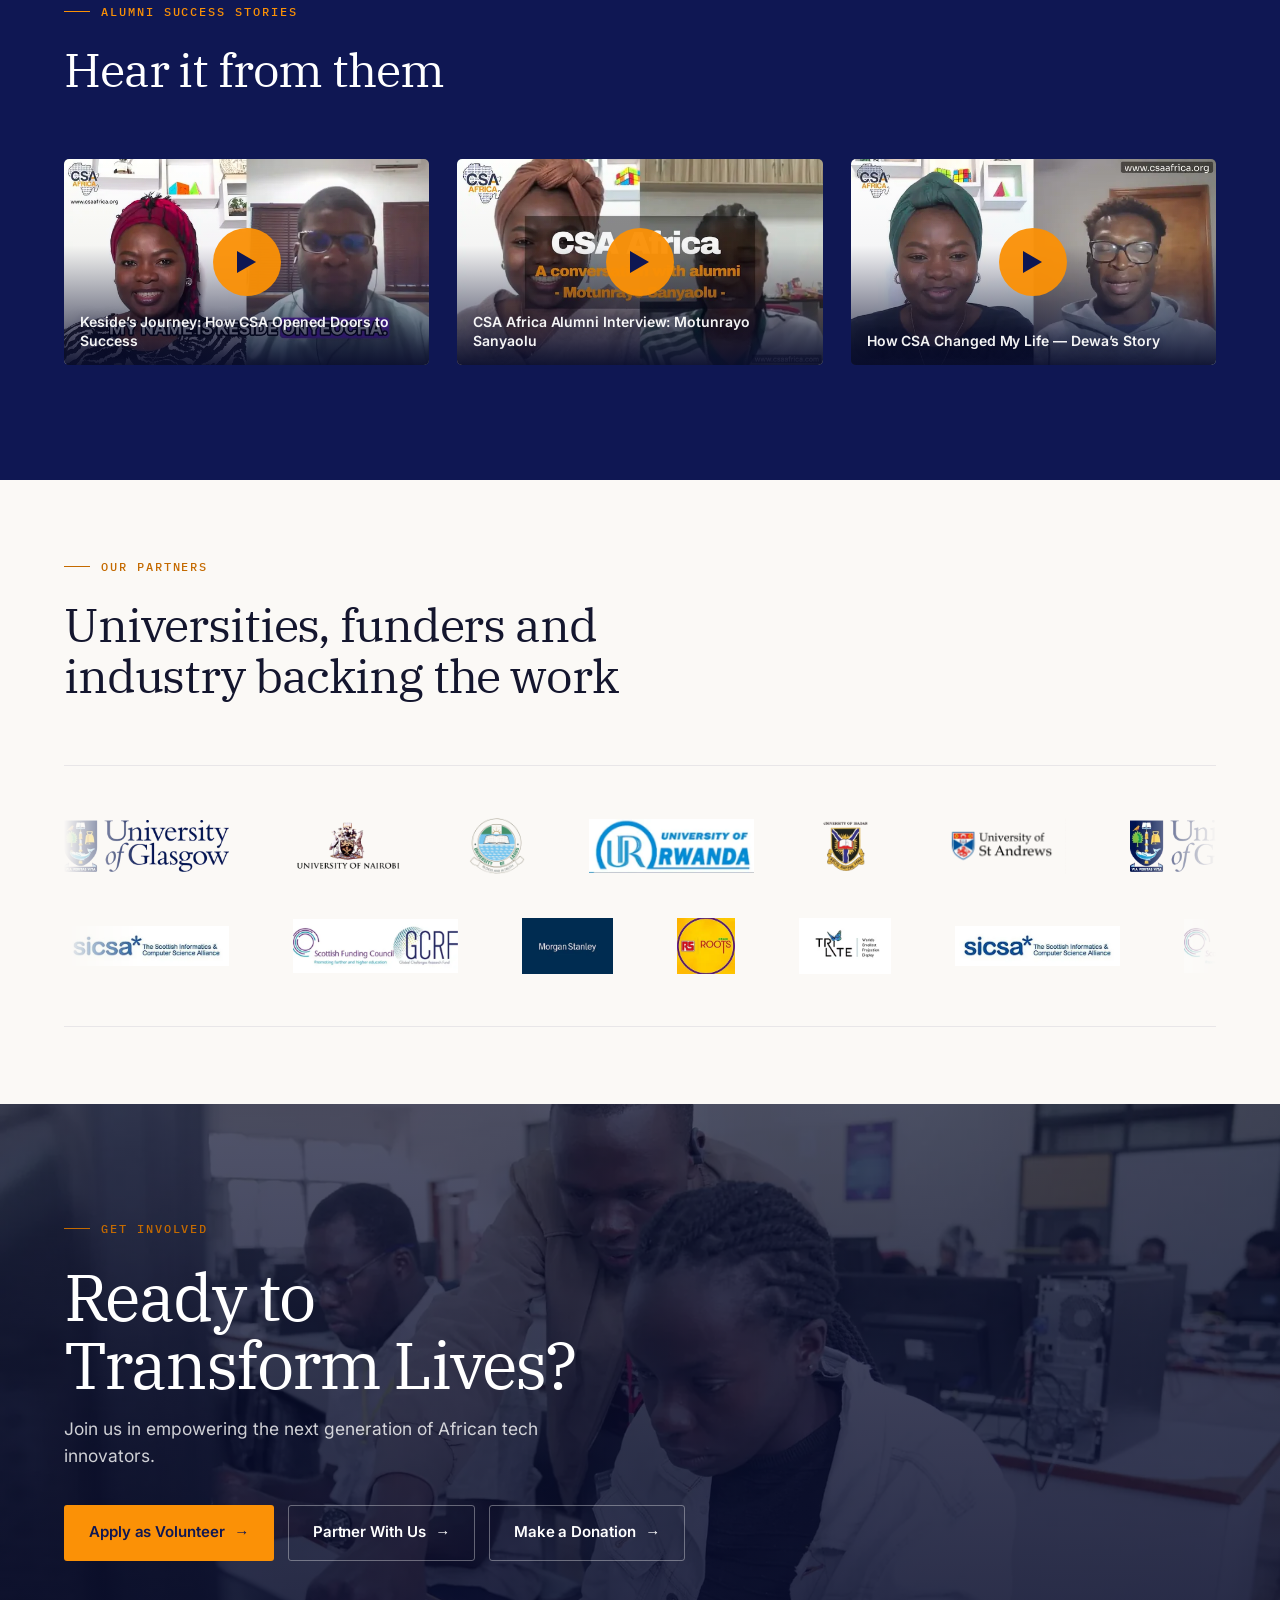
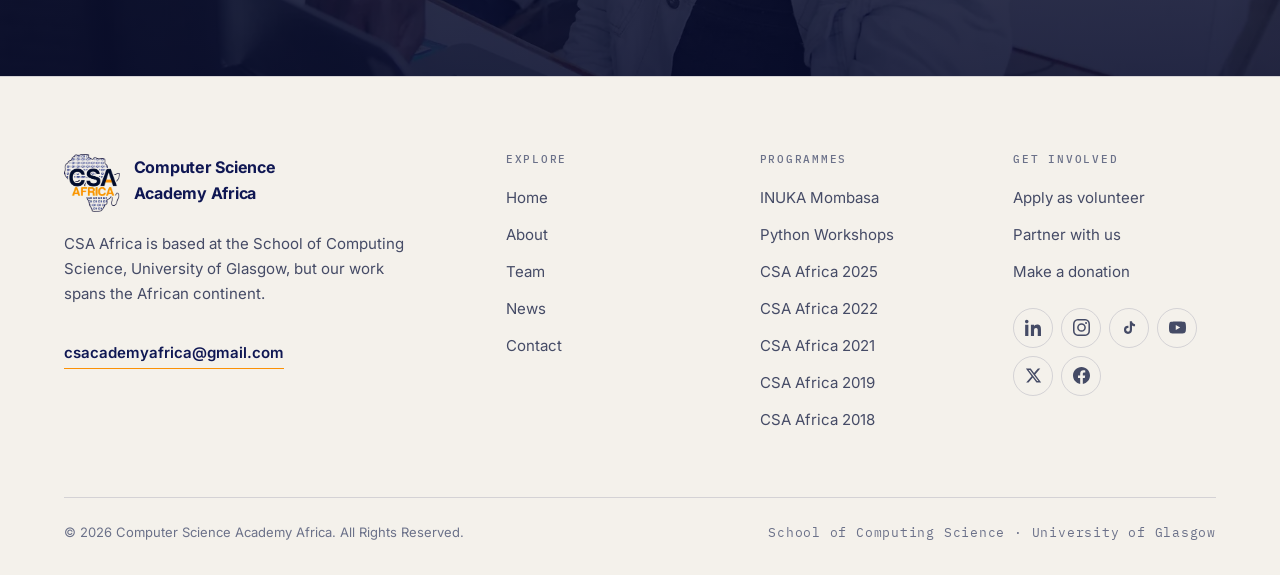
==== commit fda53812: "Rewrite INUKA Mombasa as an event that happened The page still read as a call for applications: an "" ====
--- a/index.html
+++ b/index.html
@@ -42,7 +42,7 @@
     <div class="nav__group">
       <button class="nav__toggle" type="button" aria-expanded="false">Programmes <svg width="11" height="11" viewBox="0 0 12 12" aria-hidden="true"><path d="M2 4.5L6 8.5l4-4" stroke="currentColor" stroke-width="1.5" fill="none" stroke-linecap="round"/></svg></button>
       <div class="nav__menu">
-        <a href="inuka-mombasa.html">INUKA Mombasa <em>Sept 2026</em></a>
+        <a href="inuka-mombasa.html">INUKA Mombasa <em>Sept 2026 &#183; Recap</em></a>
         <a href="workshops.html">Python Workshops <em>Annual</em></a>
         <a href="csa-2025.html">CSA 2025 <em>University of Nairobi</em></a><a href="csa-2022.html">CSA 2022 <em>NitHub</em></a><a href="csa-2021.html">CSA 2021 <em>Online (COVID pandemic era)</em></a><a href="csa-2019.html">CSA 2019 <em>University of Rwanda</em></a><a href="csa-2018.html">CSA 2018 <em>University of Ibadan</em></a>
       </div>
@@ -124,22 +124,21 @@
   <div class="shell--wide">
     <div class="split split--wide-text" style="align-items:center">
       <div>
-        <p class="eyebrow" data-reveal>Coming this September</p>
+        <p class="eyebrow" data-reveal>September 2026 &#183; Completed</p>
         <h2 class="h1" data-reveal>INUKA Mombasa</h2>
         <p class="lead" data-reveal style="margin-top:1.25rem;max-width:48ch">
-          CSA Africa&#8217;s first mindset transformation event, in partnership with NAA&#8217;M
-          initiative and <a class="ilink" href="https://www.swahilipothub.co.ke/" target="_blank" rel="noopener">Swahilipot
+          CSA Africa&#8217;s first mindset transformation event, run with the NAA&#8217;M
+          Initiative and <a class="ilink" href="https://www.swahilipothub.co.ke/" target="_blank" rel="noopener">Swahilipot
           Hub Foundation</a>.</p>
-        <p class="lead" data-reveal style="max-width:48ch">Four days in Mombasa, Kenya. No coding
-          required, just the courage to challenge what you believe is possible.</p>
+        <p class="lead" data-reveal style="max-width:48ch">Four days in Mombasa, Kenya. Sixty
+          places, eighteen speakers, and no coding required &#8212; only the courage to challenge
+          what you believe is possible.</p>
         <ul class="detail-list" data-reveal style="margin-top:2.25rem;max-width:34rem">
-          <li><span class="k">Dates</span><span class="v">10 - 13 September (4 days)</span></li>
+          <li><span class="k">Dates</span><span class="v">10 &#8211; 13 September 2026</span></li>
           <li><span class="k">Venue</span><span class="v">Swahilipot Hub Foundation, Mombasa</span></li>
-          <li><span class="k">Places</span><span class="v">60 spots only &#183; 50% reserved for women</span></li>
         </ul>
         <div class="btn-row" data-reveal style="margin-top:2rem">
-          <a class="btn btn--amber" href="inuka-mombasa.html">Learn more <span class="arw" aria-hidden="true">&#8594;</span></a>
-          <span class="btn btn--closed btn--closed-on-dark">Applications closed</span>
+          <a class="btn btn--amber" href="inuka-mombasa.html">See what happened <span class="arw" aria-hidden="true">&#8594;</span></a>
         </div>
       </div>
       <div class="split__media" data-reveal><div class="framed"><img src="assets/img/story/session.webp" srcset="assets/img/story/session@sm.webp 1000w, assets/img/story/session.webp 1800w" sizes="(min-width: 900px) 50vw, 100vw" width="1800" height="1200" alt="A CSA Africa session in progress at the 2025 workshop" loading="lazy" decoding="async"></div>
--- a/assets/css/main.css
+++ b/assets/css/main.css
@@ -1540,7 +1540,13 @@
 .news-item h3 { font-family: var(--serif); font-size: clamp(1.3rem, 2.1vw, 1.85rem); font-weight: 400; letter-spacing: -0.022em; }
 .news-item p { margin-top: 0.7rem; color: var(--ink-2); font-size: 0.9688rem; }
 .news-item .src { font-family: var(--mono); font-size: 0.6875rem; letter-spacing: 0.14em; text-transform: uppercase; color: var(--amber-deep); }
-.news-item .tlink { margin-top: 1rem; }
+/* One action for a web article, three for a hosted PDF - so they wrap as a
+   row rather than each claiming its own top margin. */
+.news-item__acts { display: flex; flex-wrap: wrap; gap: 0.5rem 1.4rem; margin-top: 1rem; }
+.news-item__acts .tlink { margin-top: 0; white-space: nowrap; }
+.tlink--quiet { font-weight: 500; font-size: 0.875rem; color: var(--ink-2); }
+.tlink--quiet:hover { color: var(--navy); }
+.tlink--quiet .mono { font-family: var(--mono); font-size: 0.75rem; opacity: 0.75; }
 
 /* ---------------------------------------------------------------- 19. forms */
 .form { display: grid; gap: 1.1rem; }
@@ -1732,6 +1738,159 @@
 @media (min-width: 820px) { .speaker { grid-template-columns: minmax(0, 260px) minmax(0, 1fr); gap: clamp(2rem, 4vw, 3.5rem); } }
 .speaker__name { font-family: var(--serif); font-size: clamp(1.35rem, 2.2vw, 1.9rem); font-weight: 400; letter-spacing: -0.022em; }
 .speaker__role { margin-top: 0.5rem; font-size: 0.875rem; color: var(--amber-deep); font-weight: 600; line-height: 1.45; }
+
+/* The roster: name and role always visible, biography on demand. Sixteen
+   full bios stacked is a wall of text on a page whose job is to say what
+   happened. Auto-fit so it is 1 column on a phone and 3 on a desktop without
+   naming a single breakpoint. */
+.people-grid {
+  display: grid;
+  gap: clamp(0.75rem, 2vw, 1.25rem);
+  grid-template-columns: repeat(auto-fit, minmax(min(100%, 17rem), 1fr));
+}
+.person {
+  border: 1px solid var(--line);
+  background: var(--white);
+  padding: clamp(1.1rem, 2.2vw, 1.5rem);
+}
+.person__name {
+  font-family: var(--serif);
+  font-size: 1.15rem;
+  font-weight: 400;
+  letter-spacing: -0.02em;
+  line-height: 1.25;
+}
+.person__role {
+  margin-top: 0.4rem;
+  font-size: 0.8125rem;
+  line-height: 1.45;
+  color: var(--amber-deep);
+  font-weight: 600;
+}
+.person__more { margin-top: 0.9rem; }
+.person__more summary {
+  cursor: pointer;
+  display: inline-flex;
+  align-items: center;
+  gap: 0.4rem;
+  font-family: var(--mono);
+  font-size: 0.6875rem;
+  letter-spacing: 0.14em;
+  text-transform: uppercase;
+  color: var(--ink-2);
+  list-style: none;
+}
+.person__more summary::-webkit-details-marker { display: none; }
+.person__more summary::after {
+  content: "+";
+  font-size: 0.9rem;
+  line-height: 1;
+  transition: transform 0.2s var(--ease);
+}
+.person__more[open] summary::after { content: "\2212"; }
+.person__more summary:hover { color: var(--navy); }
+.person__more summary:focus-visible { outline: 2px solid var(--amber); outline-offset: 3px; }
+.person__more p {
+  margin-top: 0.8rem;
+  font-size: 0.9063rem;
+  line-height: 1.6;
+  color: var(--ink-2);
+}
+
+/* "Completed" beside the partner line in the hero. */
+.chip {
+  display: inline-block;
+  padding: 0.2rem 0.55rem;
+  margin-right: 0.5rem;
+  border: 1px solid var(--amber);
+  border-radius: 999px;
+  color: var(--amber);
+  font-size: 0.6875rem;
+  letter-spacing: 0.12em;
+}
+/* On a narrow hero the chip and the partner line fight for one short column,
+   so the chip takes its own line. */
+@media (max-width: 620px) {
+  .chip { display: block; width: max-content; margin: 0 0 0.6rem; }
+}
+
+.facts { list-style: none; display: grid; gap: 0.55rem; }
+.facts li {
+  position: relative;
+  padding-left: 1.1rem;
+  font-size: 0.9063rem;
+  color: var(--ink-2);
+}
+.facts li::before {
+  content: "";
+  position: absolute;
+  left: 0; top: 0.6em;
+  width: 5px; height: 5px;
+  border-radius: 50%;
+  background: var(--amber);
+}
+
+/* Panels: the head states the session, the body what each voice was asked to
+   speak to. Single column on a phone, two from 900px. */
+.panels { display: grid; gap: clamp(1.5rem, 3vw, 2.5rem); }
+@media (min-width: 1100px) { .panels { grid-template-columns: repeat(2, minmax(0, 1fr)); } }
+.panel {
+  display: flex;
+  flex-direction: column;
+  border: 1px solid var(--line);
+  border-top: 3px solid var(--amber);
+  background: var(--white);
+  padding: clamp(1.5rem, 3vw, 2.25rem);
+}
+.panel__n {
+  font-family: var(--mono);
+  font-size: 0.6875rem;
+  letter-spacing: 0.14em;
+  text-transform: uppercase;
+  color: var(--amber-deep);
+}
+.panel__title {
+  margin-top: 0.75rem;
+  font-family: var(--serif);
+  font-size: clamp(1.45rem, 2.4vw, 2rem);
+  font-weight: 400;
+  letter-spacing: -0.022em;
+}
+.panel__blurb { margin-top: 0.6rem; color: var(--ink-2); font-size: 0.9688rem; }
+.panel__meta {
+  margin-top: 1rem;
+  display: flex;
+  flex-wrap: wrap;
+  gap: 0.35rem 1rem;
+  font-family: var(--mono);
+  font-size: 0.75rem;
+  letter-spacing: 0.06em;
+  color: var(--ink-2);
+}
+.panel__meta .panel__modrole { flex: 1 1 100%; opacity: 0.8; }
+.panel__body { margin-top: 1.5rem; display: grid; gap: 1.1rem; }
+.panel__voice { border-top: 1px solid var(--line-soft); padding-top: 1.1rem; }
+.panel__voice h4 { font-size: 0.9375rem; font-weight: 700; letter-spacing: -0.01em; }
+.panel__voice p { margin-top: 0.35rem; font-size: 0.9375rem; color: var(--ink-2); }
+.panel__closing {
+  margin-top: auto;
+  padding-top: 1.25rem;
+  border-top: 1px solid var(--line);
+  font-family: var(--serif);
+  font-style: italic;
+  font-size: 1.0313rem;
+  line-height: 1.5;
+}
+.panel__closing span {
+  display: block;
+  margin-bottom: 0.5rem;
+  font-family: var(--mono);
+  font-style: normal;
+  font-size: 0.6875rem;
+  letter-spacing: 0.14em;
+  text-transform: uppercase;
+  color: var(--amber-deep);
+}
 
 .hl-list { list-style: none; display: grid; gap: 0; counter-reset: hl; }
 .hl-list li {
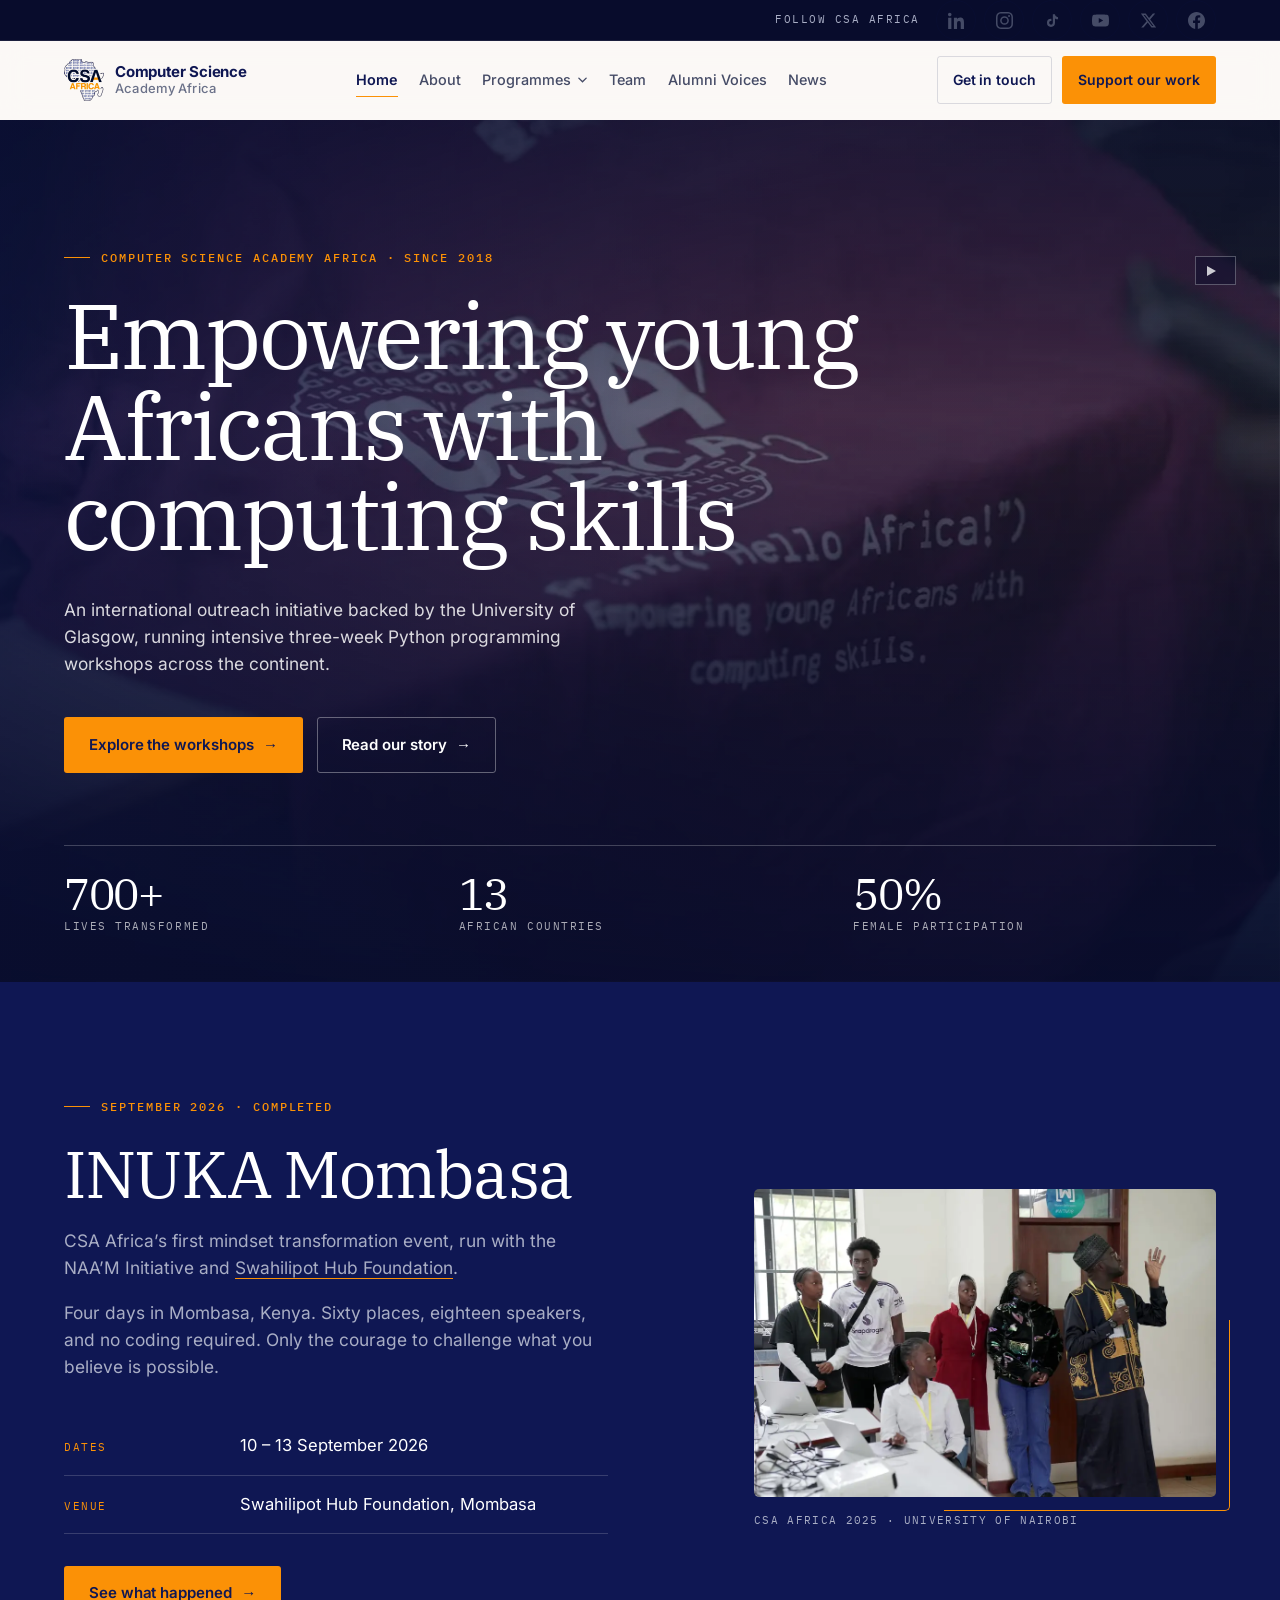
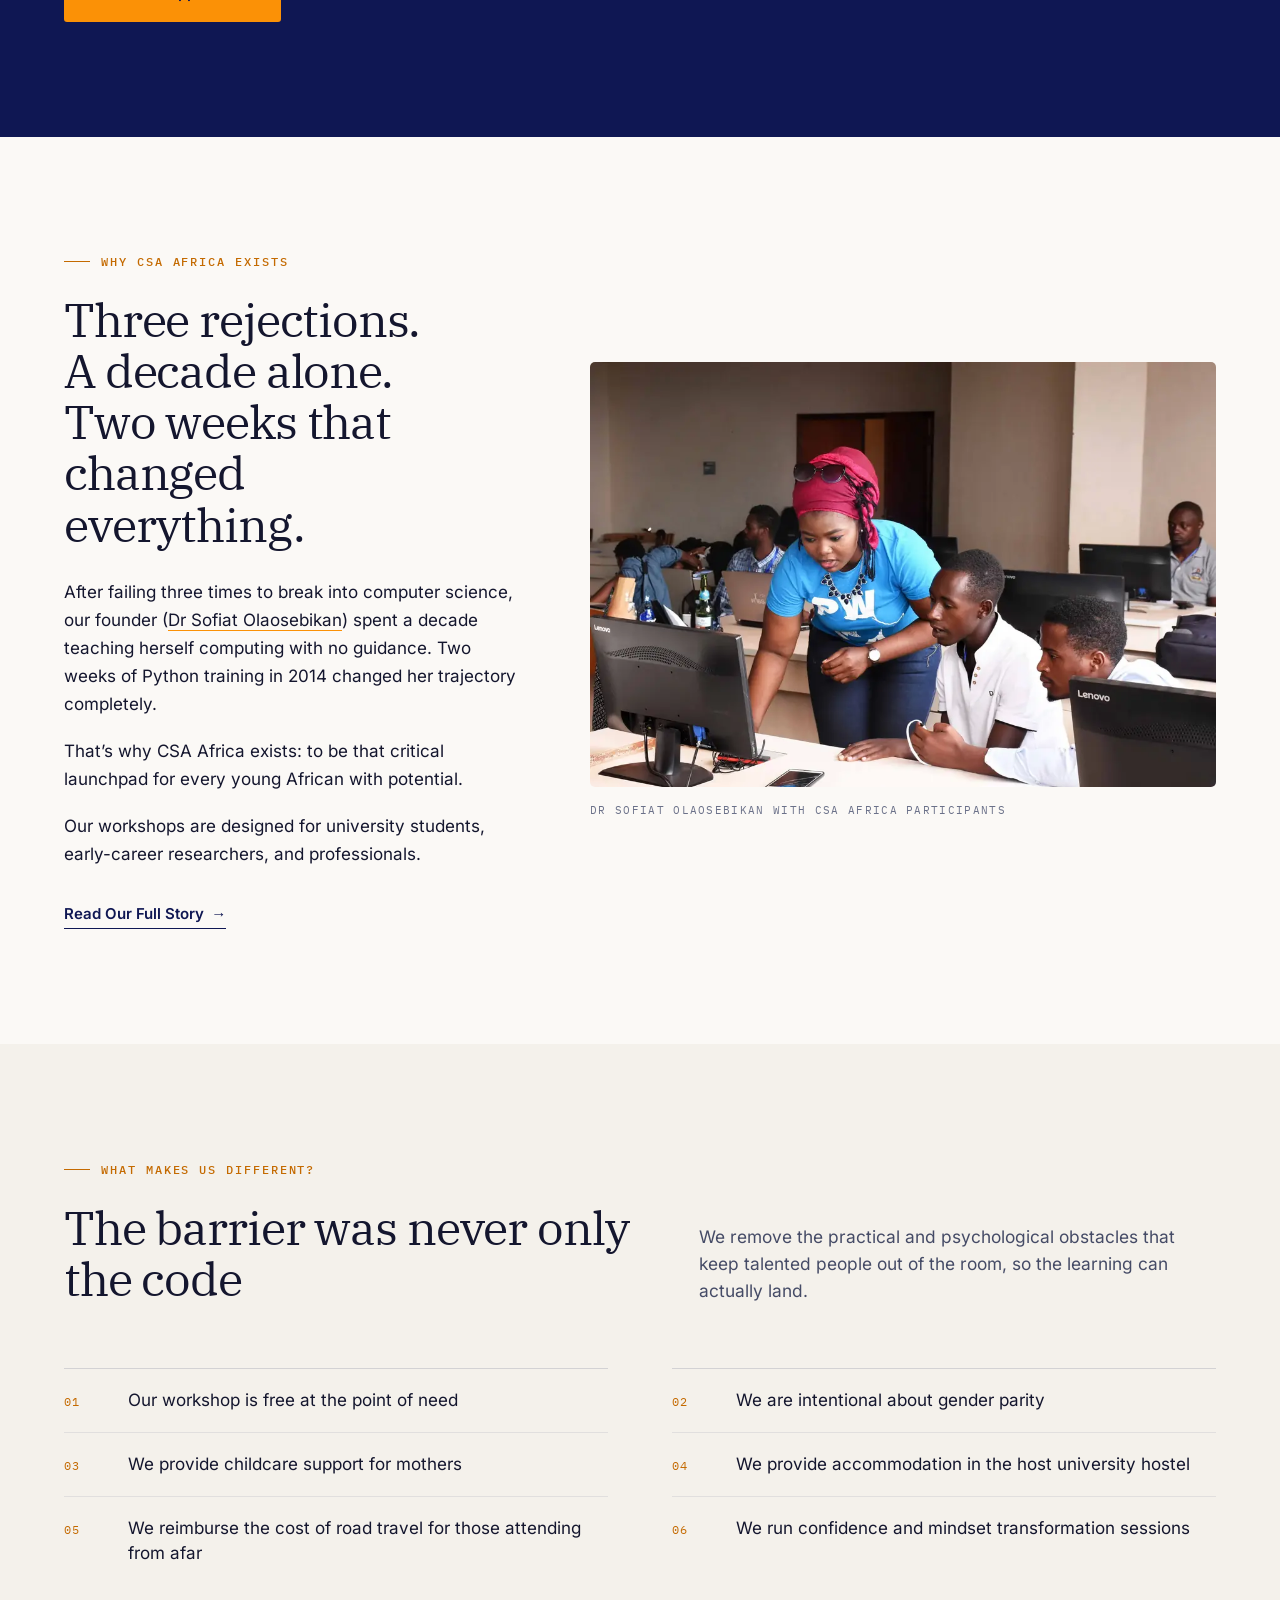
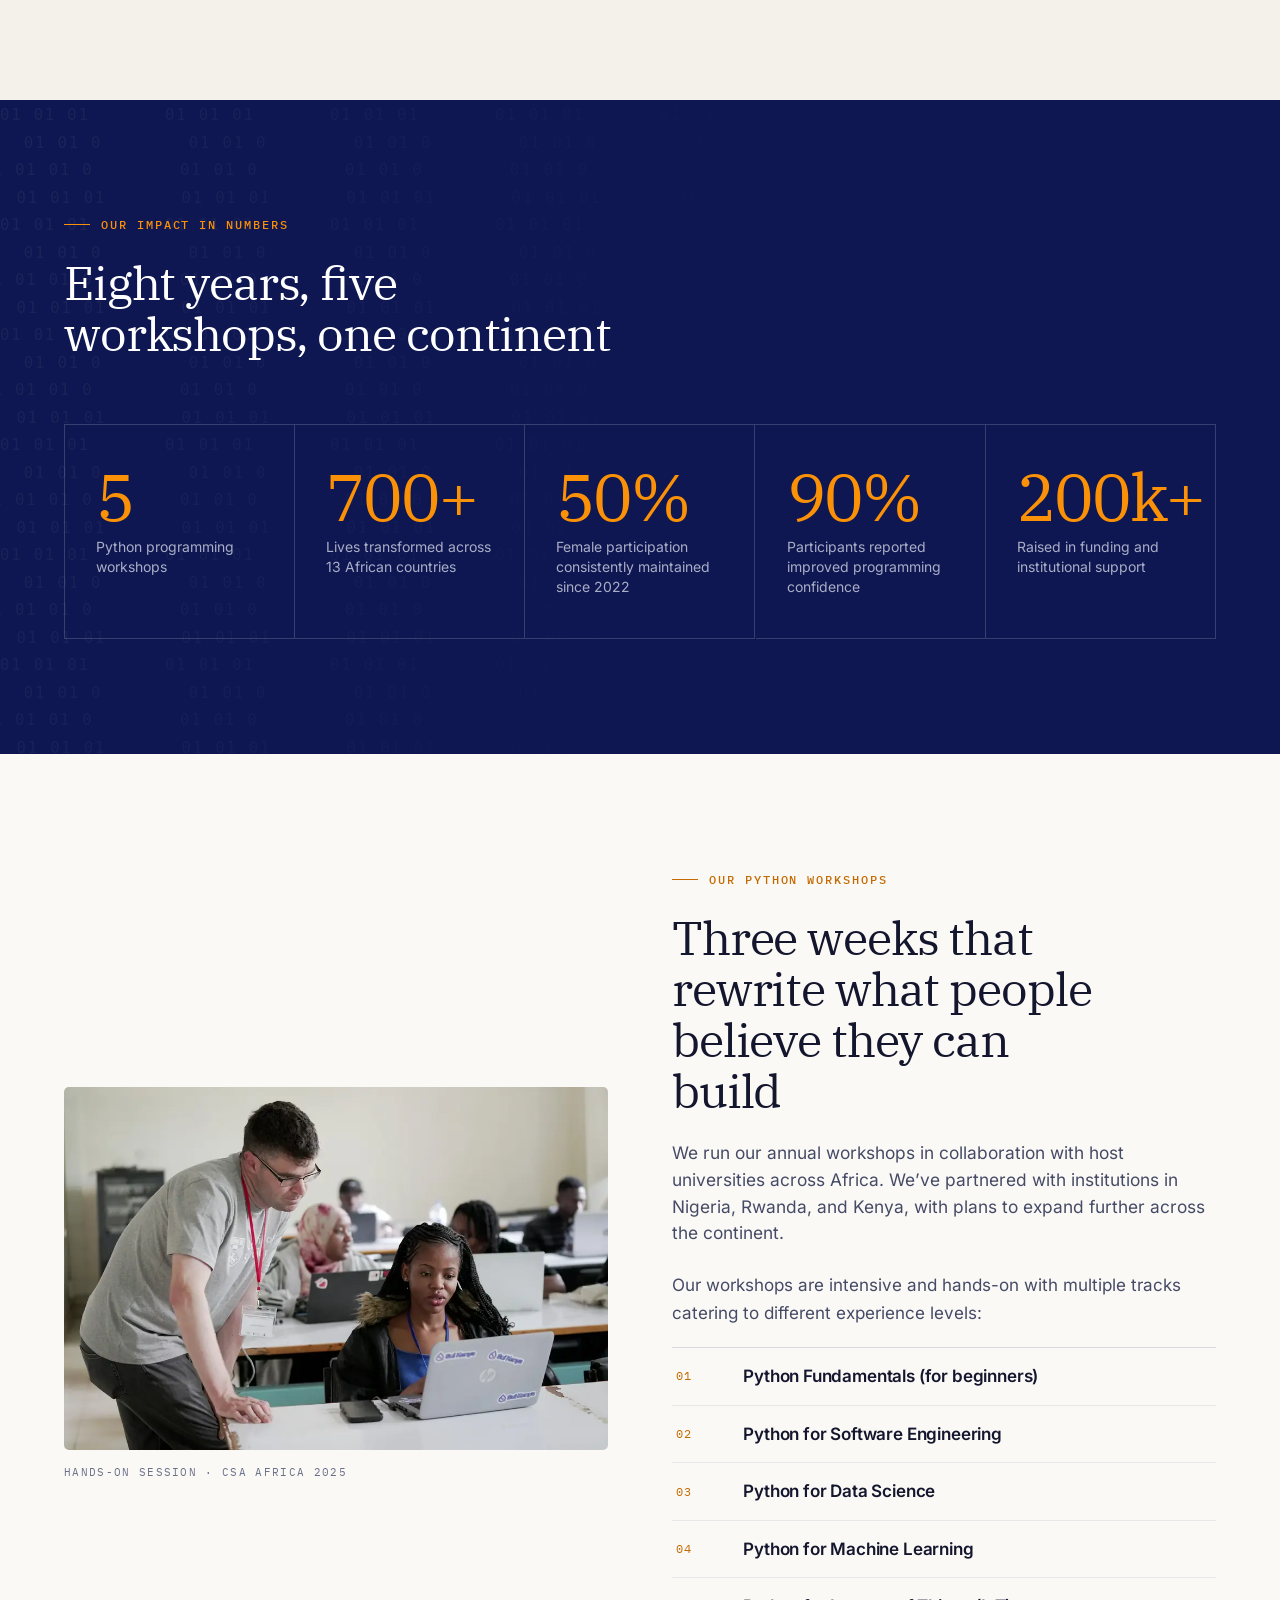
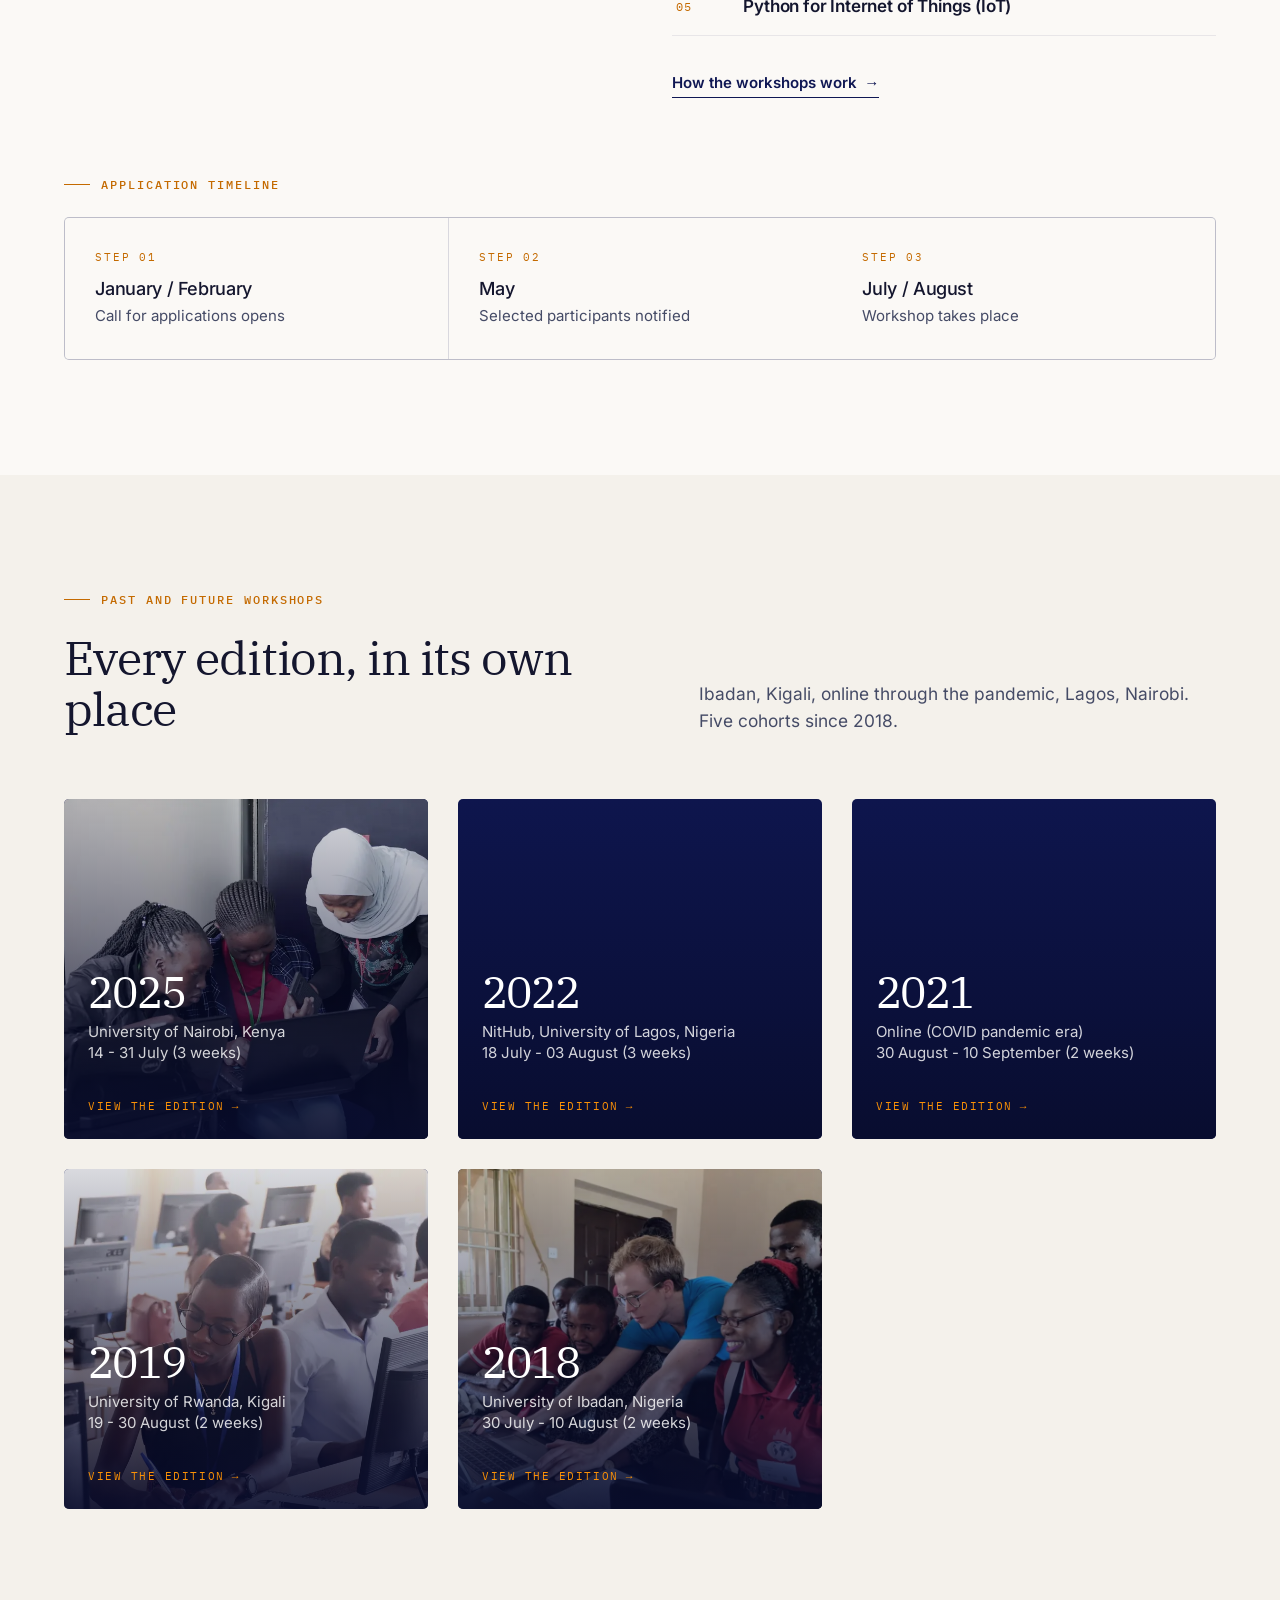
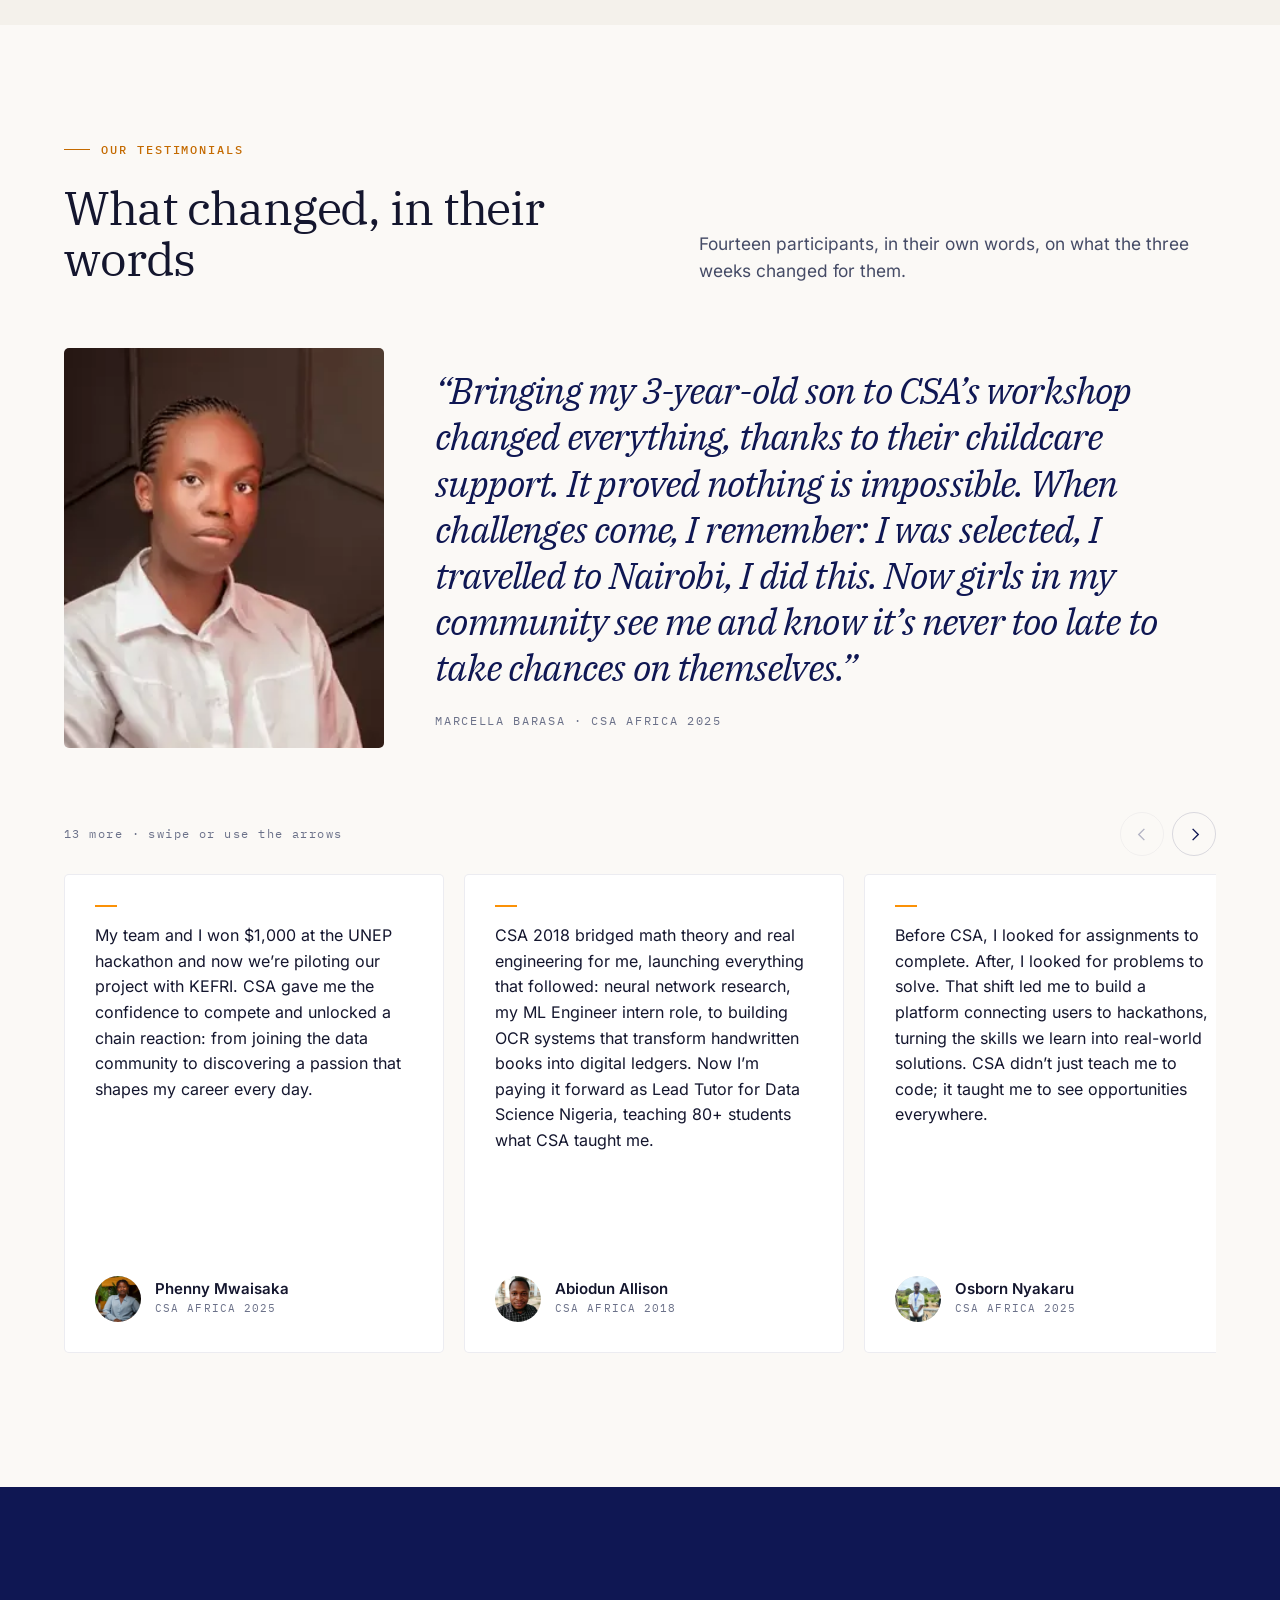
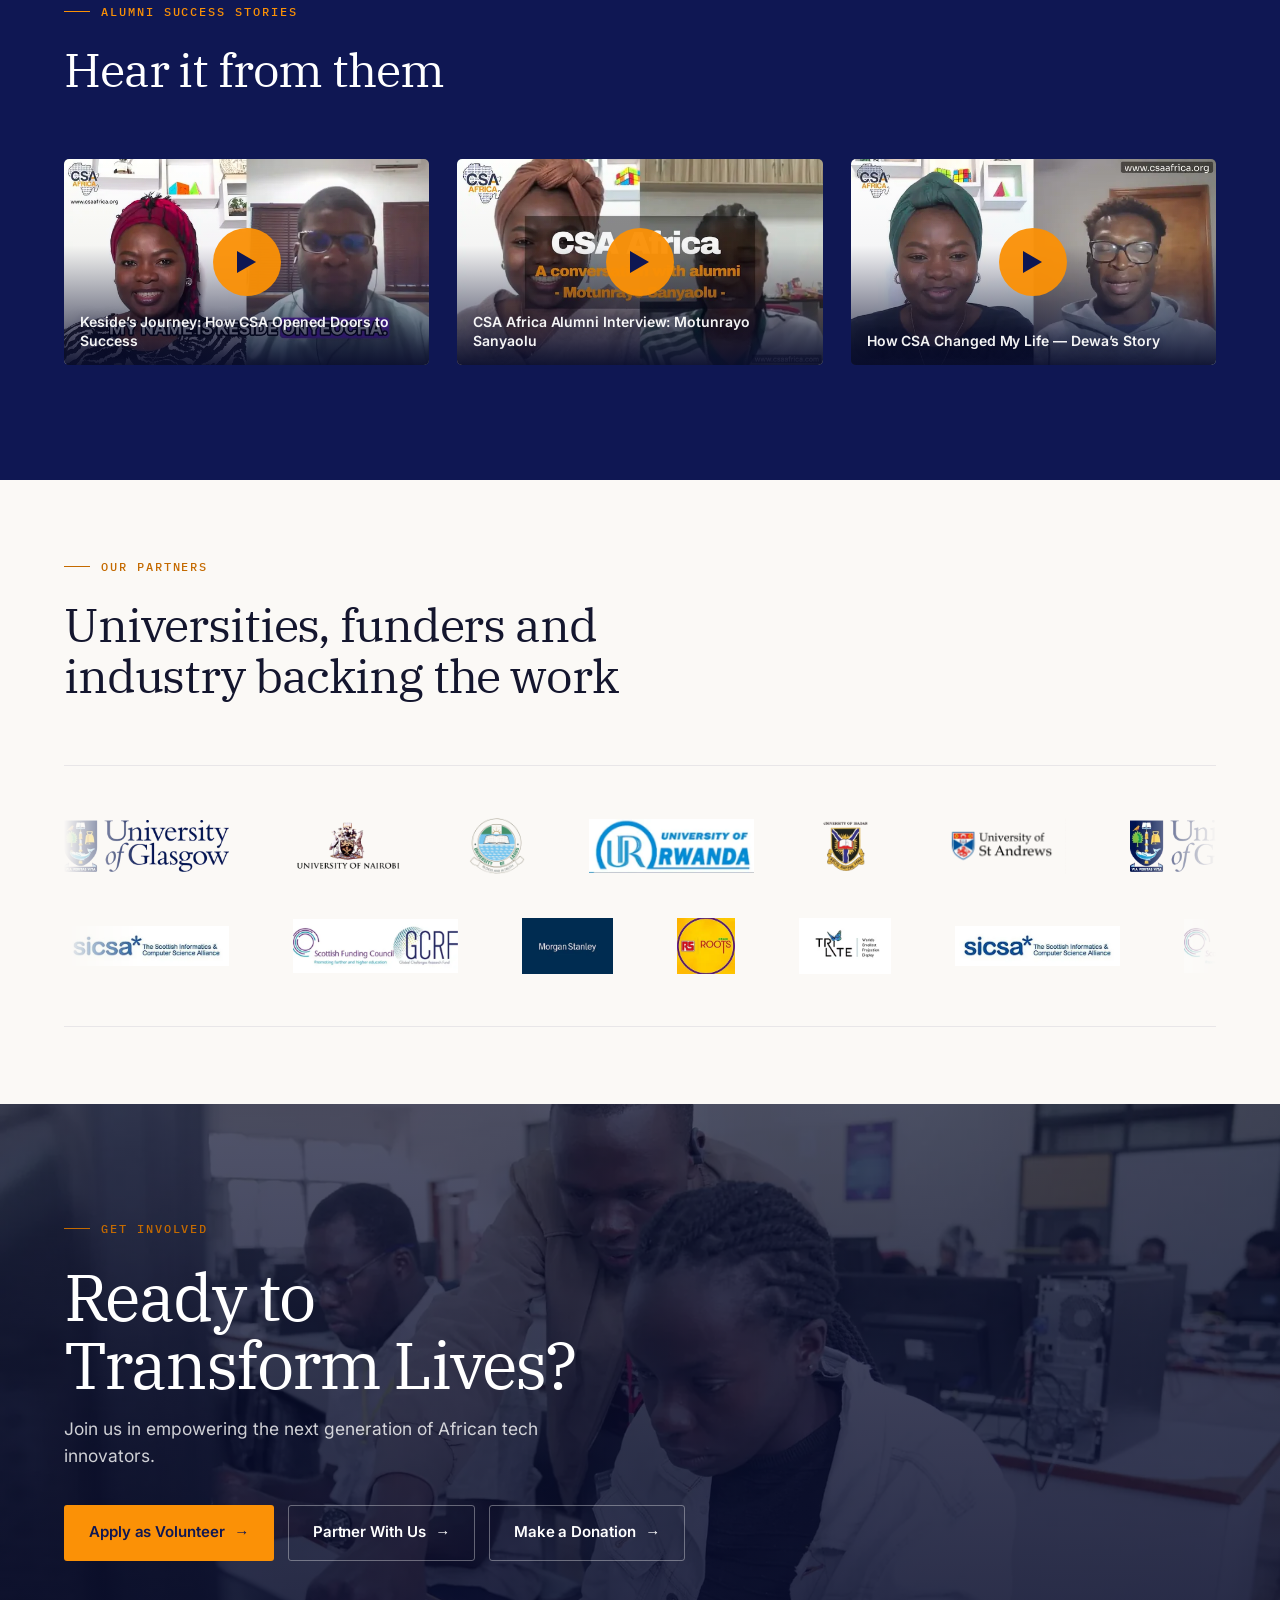
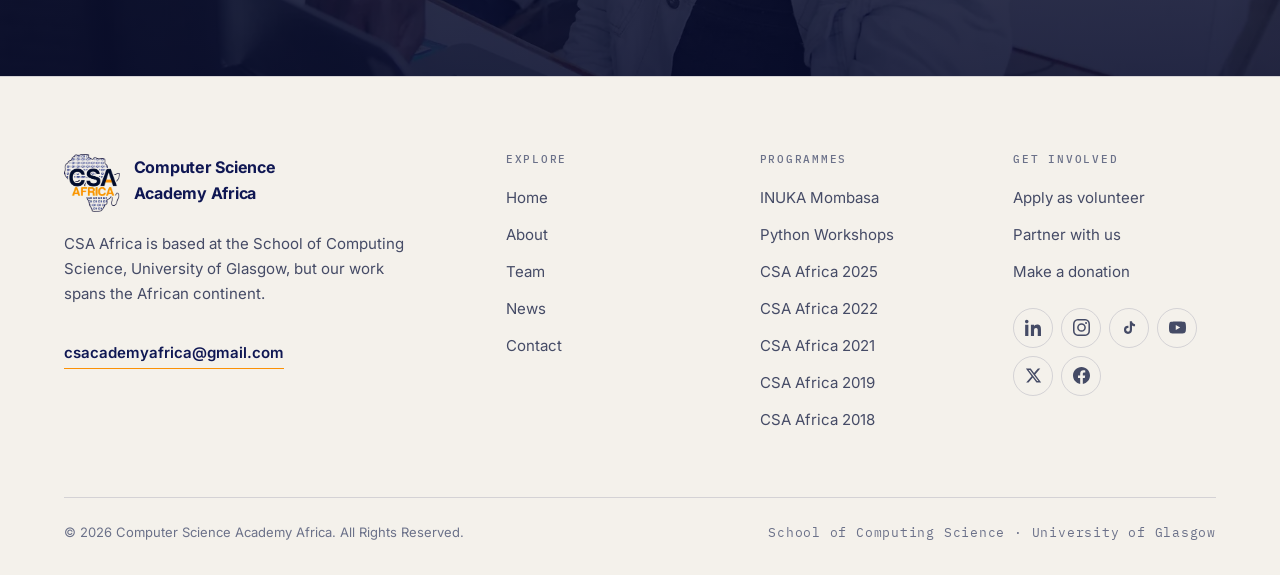
==== commit b7f90634: "Add speaker portraits from the event announcement cards Eighteen portraits, cropped from the INUKA s" ====
--- a/index.html
+++ b/index.html
@@ -131,7 +131,7 @@
           Initiative and <a class="ilink" href="https://www.swahilipothub.co.ke/" target="_blank" rel="noopener">Swahilipot
           Hub Foundation</a>.</p>
         <p class="lead" data-reveal style="max-width:48ch">Four days in Mombasa, Kenya. Sixty
-          places, eighteen speakers, and no coding required &#8212; only the courage to challenge
+          places, eighteen speakers, and no coding required. Only the courage to challenge
           what you believe is possible.</p>
         <ul class="detail-list" data-reveal style="margin-top:2.25rem;max-width:34rem">
           <li><span class="k">Dates</span><span class="v">10 &#8211; 13 September 2026</span></li>
@@ -185,7 +185,7 @@
         <h2 class="h2">The barrier was never only the code</h2>
       </div>
       <p class="lead" data-reveal>We remove the practical and psychological obstacles that keep
-        talented people out of the room &#8212; so the learning can actually land.</p>
+        talented people out of the room, so the learning can actually land.</p>
     </div>
     <ul class="numlist numlist--2" data-reveal-group><li data-reveal><span class="n">01</span><p>Our workshop is free at the point of need</p></li><li data-reveal><span class="n">02</span><p>We are intentional about gender parity</p></li><li data-reveal><span class="n">03</span><p>We provide childcare support for mothers</p></li><li data-reveal><span class="n">04</span><p>We provide accommodation in the host university hostel</p></li><li data-reveal><span class="n">05</span><p>We reimburse the cost of road travel for those attending from afar</p></li><li data-reveal><span class="n">06</span><p>We run confidence and mindset transformation sessions</p></li></ul>
   </div>
@@ -243,7 +243,7 @@
         <h2 class="h2">Every edition, in its own place</h2>
       </div>
       <p class="lead" data-reveal>Ibadan, Kigali, online through the pandemic, Lagos,
-        Nairobi &#8212; five cohorts since 2018.</p>
+        Nairobi. Five cohorts since 2018.</p>
     </div>
     <div class="card-grid card-grid--editions" data-reveal-group><a class="edition" href="csa-2025.html" data-reveal><span class="edition__img"><img src="assets/img/story/peer-learning.webp" srcset="assets/img/story/peer-learning@sm.webp 1000w, assets/img/story/peer-learning.webp 1800w" sizes="(min-width: 900px) 50vw, 100vw" width="1800" height="1200" alt="CSA Africa 2025, University of Nairobi, Kenya" loading="lazy" decoding="async"></span><div class="edition__year">2025</div><p class="edition__place">University of Nairobi, Kenya<br>14 - 31 July (3 weeks)</p><span class="edition__more">View the edition <span class="arw" aria-hidden="true">&#8594;</span></span></a><a class="edition" href="csa-2022.html" data-reveal><span class="edition__img"><img src="assets/img/story/lagos-2022.webp" srcset="assets/img/story/lagos-2022@sm.webp 1000w, assets/img/story/lagos-2022.webp 1800w" sizes="(min-width: 900px) 50vw, 100vw" width="1800" height="1350" alt="CSA Africa 2022, NitHub, University of Lagos, Nigeria" loading="lazy" decoding="async"></span><div class="edition__year">2022</div><p class="edition__place">NitHub, University of Lagos, Nigeria<br>18 July - 03 August (3 weeks)</p><span class="edition__more">View the edition <span class="arw" aria-hidden="true">&#8594;</span></span></a><a class="edition" href="csa-2021.html" data-reveal><span class="edition__img"><img src="assets/img/story/online-2021.webp" srcset="assets/img/story/online-2021@sm.webp 1000w, assets/img/story/online-2021.webp 1600w" sizes="(min-width: 900px) 50vw, 100vw" width="1600" height="900" alt="CSA Africa 2021, Online (COVID pandemic era)" loading="lazy" decoding="async"></span><div class="edition__year">2021</div><p class="edition__place">Online (COVID pandemic era)<br>30 August - 10 September (2 weeks)</p><span class="edition__more">View the edition <span class="arw" aria-hidden="true">&#8594;</span></span></a><a class="edition" href="csa-2019.html" data-reveal><span class="edition__img"><img src="assets/img/story/kigali-2019.webp" srcset="assets/img/story/kigali-2019@sm.webp 1000w, assets/img/story/kigali-2019.webp 1800w" sizes="(min-width: 900px) 50vw, 100vw" width="1800" height="1201" alt="CSA Africa 2019, University of Rwanda, Kigali" loading="lazy" decoding="async"></span><div class="edition__year">2019</div><p class="edition__place">University of Rwanda, Kigali<br>19 - 30 August (2 weeks)</p><span class="edition__more">View the edition <span class="arw" aria-hidden="true">&#8594;</span></span></a><a class="edition" href="csa-2018.html" data-reveal><span class="edition__img"><img src="assets/img/story/ibadan-2018.webp" srcset="assets/img/story/ibadan-2018@sm.webp 1000w, assets/img/story/ibadan-2018.webp 1600w" sizes="(min-width: 900px) 50vw, 100vw" width="1600" height="1200" alt="CSA Africa 2018, University of Ibadan, Nigeria" loading="lazy" decoding="async"></span><div class="edition__year">2018</div><p class="edition__place">University of Ibadan, Nigeria<br>30 July - 10 August (2 weeks)</p><span class="edition__more">View the edition <span class="arw" aria-hidden="true">&#8594;</span></span></a></div>
   </div>
@@ -258,7 +258,7 @@
         <p class="eyebrow">Our testimonials</p>
         <h2 class="h2" id="testimonials-h">What changed, in their words</h2>
       </div>
-      <p class="lead" data-reveal>Fourteen participants, in their own words &#8212; on what the
+      <p class="lead" data-reveal>Fourteen participants, in their own words, on what the
         three weeks changed for them.</p>
     </div>
 
--- a/assets/css/main.css
+++ b/assets/css/main.css
@@ -1739,6 +1739,79 @@
 .speaker__name { font-family: var(--serif); font-size: clamp(1.35rem, 2.2vw, 1.9rem); font-weight: 400; letter-spacing: -0.022em; }
 .speaker__role { margin-top: 0.5rem; font-size: 0.875rem; color: var(--amber-deep); font-weight: 600; line-height: 1.45; }
 
+/* Speaker portraits, cropped from the event's announcement cards. Round,
+   because the cards framed them in circles and a square crop of a circular
+   frame shows its corners. object-fit keeps faces from stretching at any
+   size; the source files are already square, so it never has to crop. */
+.speaker__pic {
+  width: clamp(92px, 12vw, 132px);
+  aspect-ratio: 1;
+  margin-bottom: 1.1rem;
+  border-radius: 50%;
+  overflow: hidden;
+  background: var(--stone);
+}
+.speaker__pic img { width: 100%; height: 100%; object-fit: cover; display: block; }
+
+.person__pic {
+  width: 64px;
+  aspect-ratio: 1;
+  margin-bottom: 0.85rem;
+  border-radius: 50%;
+  overflow: hidden;
+  background: var(--stone);
+}
+.person__pic img { width: 100%; height: 100%; object-fit: cover; display: block; }
+/* Two people have no portrait. Rather than invent a placeholder initial,
+   their card reserves the same space, so every name in a row still sits on
+   one line. */
+.person:not(.person--pic) { padding-top: calc(clamp(1.1rem, 2.2vw, 1.5rem) + 64px + 0.85rem); }
+
+/* A long biography, collapsed to its opening lines with a fade and a
+   toggle. The clamp is applied by JavaScript, not here: without it the text
+   would be cut off with no way to open it. main.js also retires the button
+   when a bio is short enough to fit, the same way the rails retire their
+   arrows rather than leave a control that does nothing. */
+.bio { position: relative; }
+.bio--clamped .bio__text {
+  max-height: var(--bio-max, 10.5em);
+  overflow: hidden;
+}
+.bio--clamped .bio__text::after {
+  content: "";
+  position: absolute;
+  left: 0; right: 0;
+  top: calc(var(--bio-max, 10.5em) - 3.2em);
+  height: 3.2em;
+  background: linear-gradient(to bottom, rgba(244, 241, 235, 0), var(--paper-2));
+  pointer-events: none;
+}
+.bio--open .bio__text { max-height: none; }
+.bio--open .bio__text::after { display: none; }
+.bio__more {
+  display: none;
+  margin-top: 0.9rem;
+  padding: 0;
+  background: none;
+  border: 0;
+  border-bottom: 1px solid var(--line);
+  cursor: pointer;
+  font-family: var(--mono);
+  font-size: 0.6875rem;
+  letter-spacing: 0.14em;
+  text-transform: uppercase;
+  color: var(--ink-2);
+  transition: color 0.2s var(--ease), border-color 0.2s var(--ease);
+}
+.bio--enhanced .bio__more { display: inline-block; }
+.bio__more::after { content: " +"; }
+.bio--open .bio__more::after { content: " \2212"; }
+.bio__more:hover { color: var(--navy); border-color: var(--navy); }
+.bio__more:focus-visible { outline: 2px solid var(--amber); outline-offset: 3px; }
+@media (prefers-reduced-motion: no-preference) {
+  .bio__text { transition: max-height 0.35s var(--ease); }
+}
+
 /* The roster: name and role always visible, biography on demand. Sixteen
    full bios stacked is a wall of text on a page whose job is to say what
    happened. Auto-fit so it is 1 column on a phone and 3 on a desktop without
